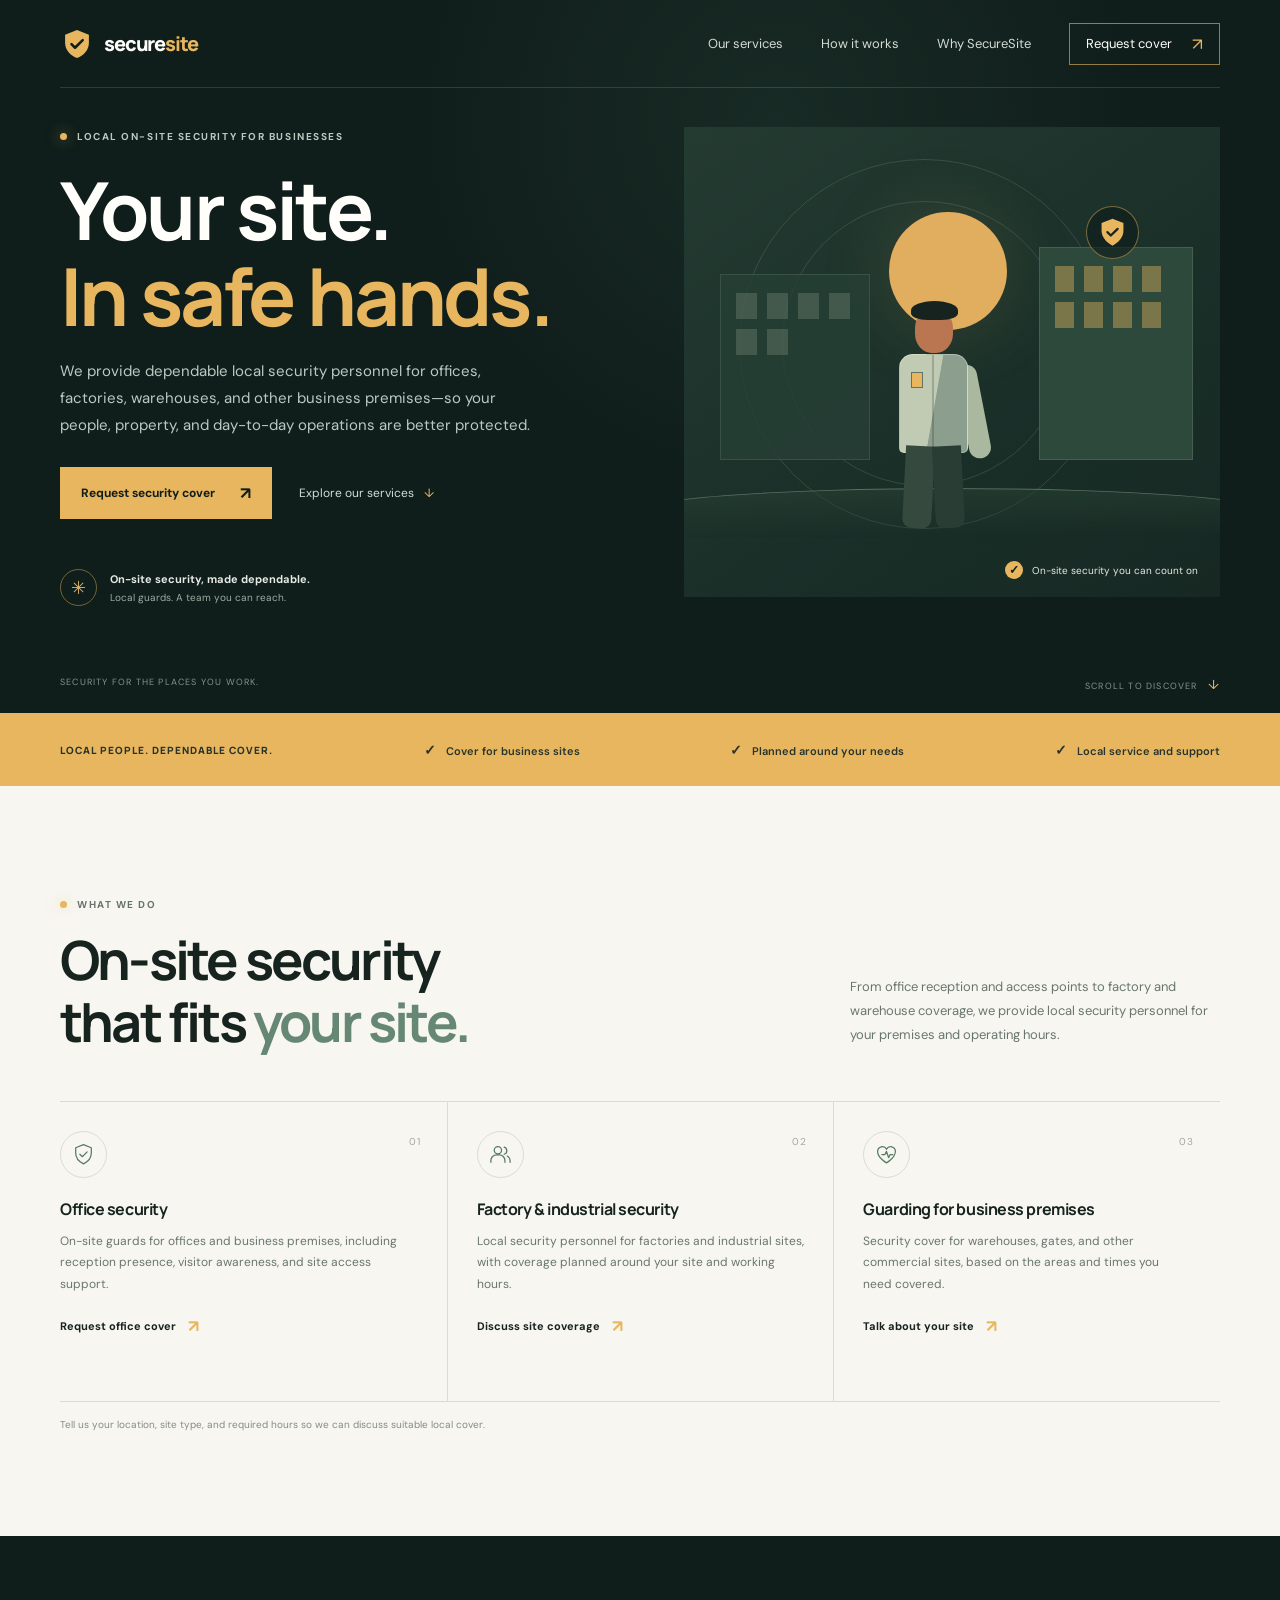
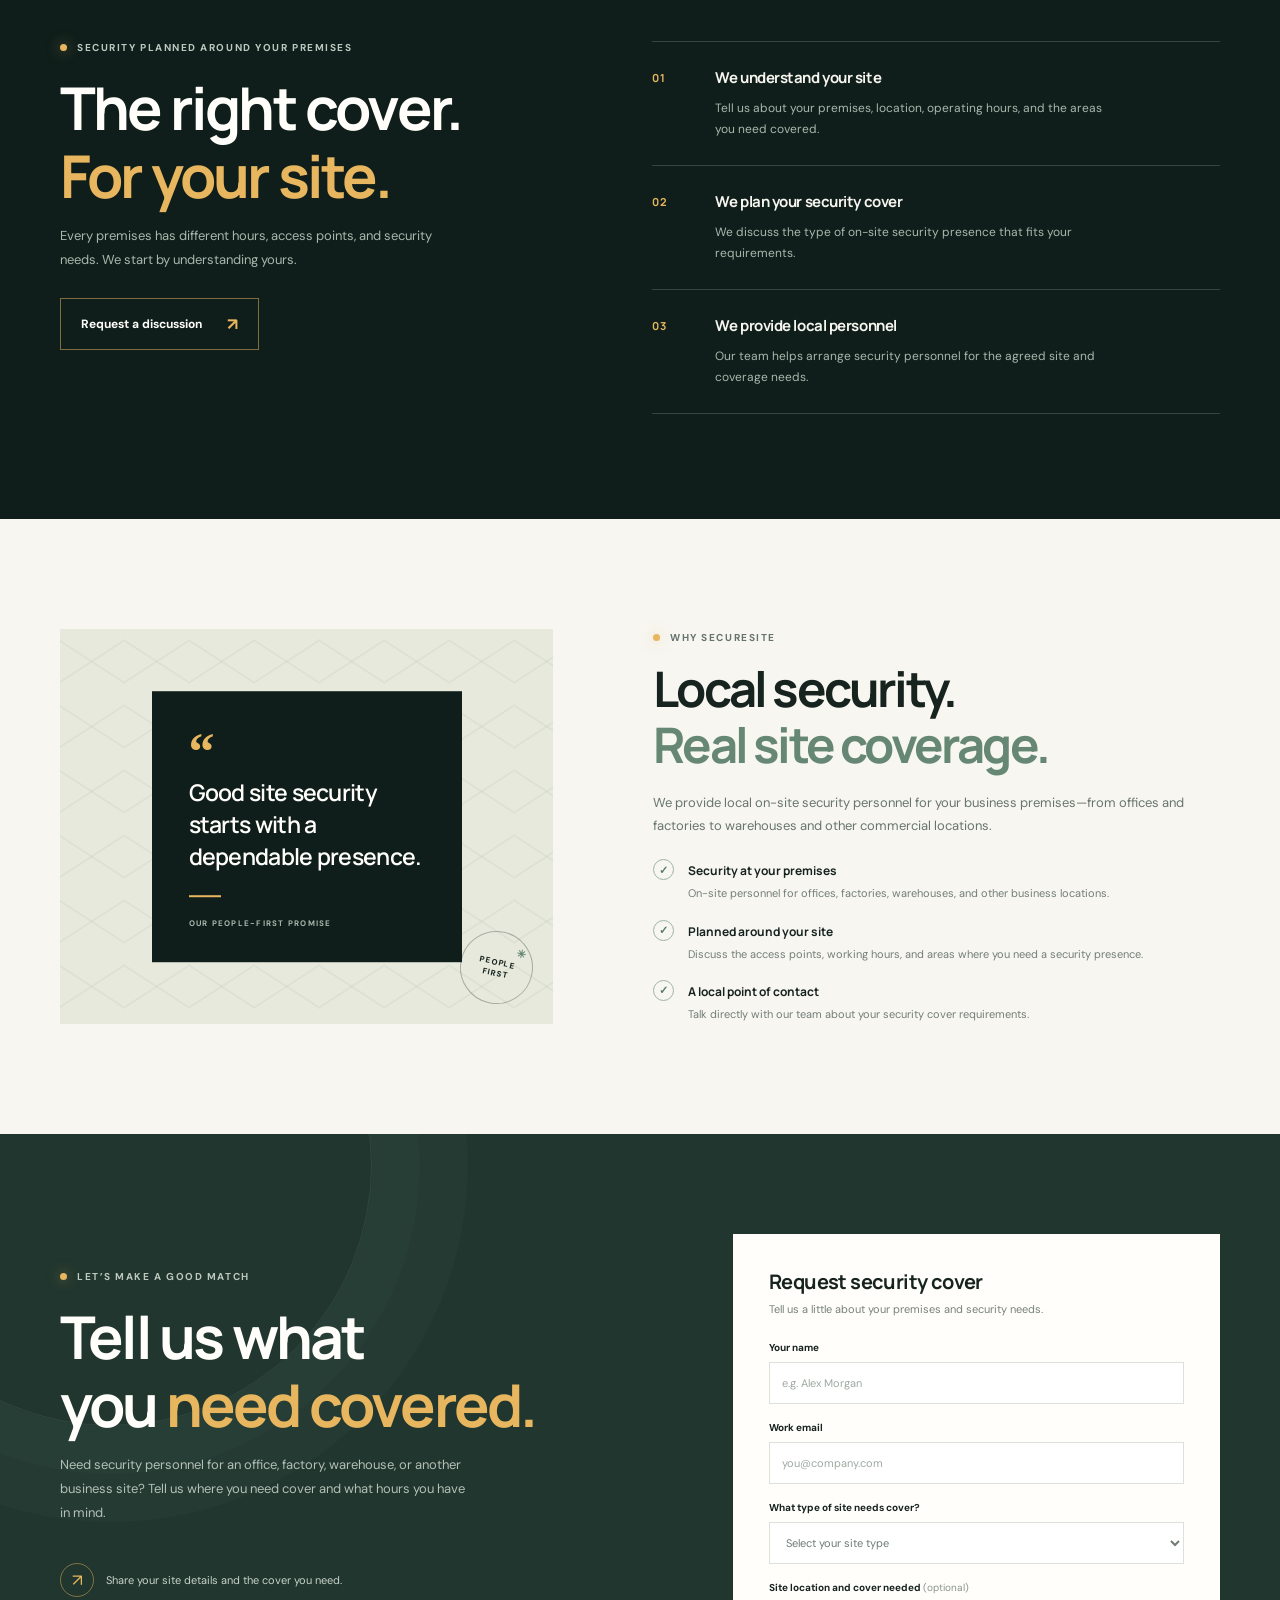
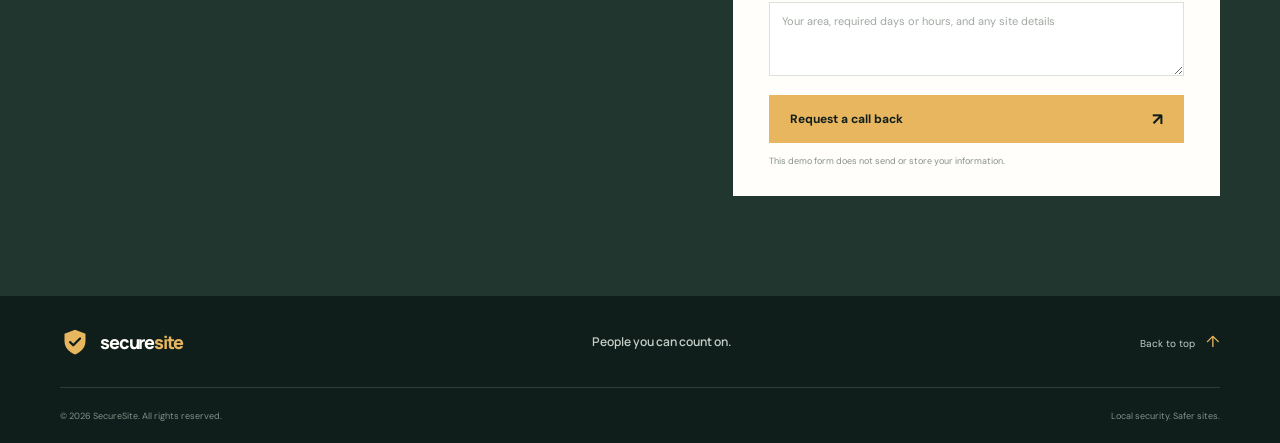
==== index.html @ b8e54d1e "Initial security services website Co-authored-by: Copilot <223556219+Copilot@users.noreply.github.co" ====
<!doctype html>
<html lang="en">
  <head>
    <meta charset="UTF-8" />
    <meta name="viewport" content="width=device-width, initial-scale=1.0" />
    <meta
      name="description"
      content="Local on-site security for offices, factories, warehouses and business premises. SecureSite helps businesses arrange dependable security cover."
    />
    <meta name="theme-color" content="#101e1b" />
    <title>SecureSite — Local security for your site</title>
    <link rel="preconnect" href="https://fonts.googleapis.com" />
    <link rel="preconnect" href="https://fonts.gstatic.com" crossorigin />
    <link
      href="https://fonts.googleapis.com/css2?family=DM+Sans:wght@400;500;600;700&family=Manrope:wght@400;500;600;700;800&display=swap"
      rel="stylesheet"
    />
    <link rel="stylesheet" href="styles.css" />
    <script src="script.js" defer></script>
  </head>
  <body>
    <header class="site-header">
      <div class="container header-inner">
        <a class="brand" href="#home" aria-label="SecureSite home">
          <span class="brand-mark" aria-hidden="true">
            <svg viewBox="0 0 40 40" fill="none">
              <path d="M20 3.5 34 9v9.2c0 9-5.8 15-14 18.3C11.8 33.2 6 27.2 6 18.2V9l14-5.5Z" fill="currentColor" />
              <path d="m13.5 20.2 4.2 4.2 9-9" stroke="#101E1B" stroke-width="3" stroke-linecap="round" stroke-linejoin="round" />
            </svg>
          </span>
          <span class="brand-name">secure<span>site</span></span>
        </a>

        <button
          class="menu-toggle"
          type="button"
          aria-label="Open navigation menu"
          aria-expanded="false"
          aria-controls="site-navigation"
        >
          <span></span>
          <span></span>
        </button>

        <nav class="site-nav" id="site-navigation" aria-label="Main navigation">
          <a href="#services">Our services</a>
          <a href="#approach">How it works</a>
          <a href="#about">Why SecureSite</a>
          <a class="nav-cta" href="#contact">Request cover <span aria-hidden="true">↗</span></a>
        </nav>
      </div>
    </header>

    <main>
      <section class="hero section-shell" id="home">
        <div class="hero-glow" aria-hidden="true"></div>
        <div class="container hero-grid">
          <div class="hero-copy">
            <p class="eyebrow"><span class="eyebrow-dot"></span> Local on-site security for businesses</p>
            <h1>Your site.<br /><span>In safe hands.</span></h1>
            <p class="hero-intro">
              We provide dependable local security personnel for offices, factories, warehouses, and other business premises—so your people, property, and day-to-day operations are better protected.
            </p>
            <div class="hero-actions">
              <a class="button button-primary" href="#contact">Request security cover <span aria-hidden="true">↗</span></a>
              <a class="text-link" href="#services">Explore our services <span aria-hidden="true">↓</span></a>
            </div>
            <div class="hero-note">
              <span class="note-icon" aria-hidden="true">✳</span>
              <p><strong>On-site security, made dependable.</strong><br />Local guards. A team you can reach.</p>
            </div>
          </div>

          <div class="hero-art" aria-label="Illustration of an on-site security guard protecting a business premises" role="img">
            <div class="art-orbit orbit-one"></div>
            <div class="art-orbit orbit-two"></div>
            <div class="art-sun"></div>
            <div class="art-building building-back">
              <span></span><span></span><span></span><span></span><span></span><span></span>
            </div>
            <div class="art-building building-front">
              <span></span><span></span><span></span><span></span><span></span><span></span><span></span><span></span>
            </div>
            <div class="art-ground"></div>
            <div class="art-person">
              <div class="person-head"></div>
              <div class="person-body"><span class="person-badge"></span></div>
              <div class="person-arm"></div>
              <div class="person-leg leg-left"></div>
              <div class="person-leg leg-right"></div>
            </div>
            <div class="art-shield" aria-hidden="true">
              <svg viewBox="0 0 48 48" fill="none">
                <path d="M24 5 39 11v10c0 9.6-6.4 16.7-15 21-8.6-4.3-15-11.4-15-21V11l15-6Z" fill="#E7B65F" />
                <path d="m17 23.5 4.7 4.7L31 19" stroke="#17231F" stroke-width="3" stroke-linecap="round" stroke-linejoin="round" />
              </svg>
            </div>
            <div class="art-caption">
              <span class="caption-check" aria-hidden="true">✓</span>
              <span>On-site security you can count on</span>
            </div>
          </div>
        </div>
        <div class="container hero-bottom">
          <span>Security for the places you work.</span>
          <span class="scroll-cue">Scroll to discover <span aria-hidden="true">↓</span></span>
        </div>
      </section>

      <section class="trust-strip" aria-label="Our service commitments">
        <div class="container trust-inner">
          <p>LOCAL PEOPLE. DEPENDABLE COVER.</p>
          <div><span class="trust-check" aria-hidden="true">✓</span> Cover for business sites</div>
          <div><span class="trust-check" aria-hidden="true">✓</span> Planned around your needs</div>
          <div><span class="trust-check" aria-hidden="true">✓</span> Local service and support</div>
        </div>
      </section>

      <section class="section section-light" id="services">
        <div class="container">
          <div class="section-heading">
            <div>
              <p class="eyebrow eyebrow-dark"><span class="eyebrow-dot"></span> What we do</p>
              <h2>On-site security<br />that fits <span>your site.</span></h2>
            </div>
            <p class="section-summary">
              From office reception and access points to factory and warehouse coverage, we provide local security personnel for your premises and operating hours.
            </p>
          </div>

          <div class="service-grid">
            <article class="service-card">
              <span class="service-number">01</span>
              <div class="service-icon icon-shield" aria-hidden="true">
                <svg viewBox="0 0 48 48" fill="none"><path d="M24 5 39 11v10c0 9.6-6.4 16.7-15 21-8.6-4.3-15-11.4-15-21V11l15-6Z" stroke="currentColor" stroke-width="2.4" stroke-linejoin="round"/><path d="m17 23.5 4.7 4.7L31 19" stroke="currentColor" stroke-width="2.4" stroke-linecap="round" stroke-linejoin="round"/></svg>
              </div>
              <h3>Office security</h3>
              <p>On-site guards for offices and business premises, including reception presence, visitor awareness, and site access support.</p>
              <a href="#contact" class="card-link">Request office cover <span aria-hidden="true">↗</span></a>
            </article>
            <article class="service-card">
              <span class="service-number">02</span>
              <div class="service-icon icon-people" aria-hidden="true">
                <svg viewBox="0 0 48 48" fill="none"><circle cx="19" cy="16" r="7" stroke="currentColor" stroke-width="2.4"/><path d="M5.5 39v-3.5c0-6.1 5-11 11-11h5c6.1 0 11 4.9 11 11V39M31 10a7 7 0 0 1 0 13.5M37 27c3.4 1.9 5.5 5.2 5.5 9.5V39" stroke="currentColor" stroke-width="2.4" stroke-linecap="round"/></svg>
              </div>
              <h3>Factory &amp; industrial security</h3>
              <p>Local security personnel for factories and industrial sites, with coverage planned around your site and working hours.</p>
              <a href="#contact" class="card-link">Discuss site coverage <span aria-hidden="true">↗</span></a>
            </article>
            <article class="service-card">
              <span class="service-number">03</span>
              <div class="service-icon icon-heart" aria-hidden="true">
                <svg viewBox="0 0 48 48" fill="none"><path d="M24 40s-17-9.5-17-22a9 9 0 0 1 17-4 9 9 0 0 1 17 4c0 12.5-17 22-17 22Z" stroke="currentColor" stroke-width="2.4" stroke-linejoin="round"/><path d="M15 24h6l3-6 4 12 3-6h5" stroke="currentColor" stroke-width="2.4" stroke-linecap="round" stroke-linejoin="round"/></svg>
              </div>
              <h3>Guarding for business premises</h3>
              <p>Security cover for warehouses, gates, and other commercial sites, based on the areas and times you need covered.</p>
              <a href="#contact" class="card-link">Talk about your site <span aria-hidden="true">↗</span></a>
            </article>
          </div>
          <p class="fine-print">Tell us your location, site type, and required hours so we can discuss suitable local cover.</p>
        </div>
      </section>

      <section class="approach-section" id="approach">
        <div class="container approach-grid">
          <div class="approach-intro">
            <p class="eyebrow"><span class="eyebrow-dot"></span> Security planned around your premises</p>
            <h2>The right cover.<br /><span>For your site.</span></h2>
            <p>Every premises has different hours, access points, and security needs. We start by understanding yours.</p>
            <a class="button button-outline" href="#contact">Request a discussion <span aria-hidden="true">↗</span></a>
          </div>
          <div class="steps">
            <article class="step">
              <span class="step-index">01</span>
              <div><h3>We understand your site</h3><p>Tell us about your premises, location, operating hours, and the areas you need covered.</p></div>
            </article>
            <article class="step">
              <span class="step-index">02</span>
              <div><h3>We plan your security cover</h3><p>We discuss the type of on-site security presence that fits your requirements.</p></div>
            </article>
            <article class="step">
              <span class="step-index">03</span>
              <div><h3>We provide local personnel</h3><p>Our team helps arrange security personnel for the agreed site and coverage needs.</p></div>
            </article>
          </div>
        </div>
      </section>

      <section class="why-section section-light" id="about">
        <div class="container why-grid">
          <div class="why-visual">
            <div class="why-pattern" aria-hidden="true"></div>
            <div class="why-quote">
              <span class="quote-mark" aria-hidden="true">“</span>
              <p>Good site security starts with a dependable presence.</p>
              <span class="quote-rule"></span>
              <small>OUR PEOPLE-FIRST PROMISE</small>
            </div>
            <div class="why-stamp" aria-hidden="true"><span>PEOPLE<br />FIRST</span><span class="stamp-star">✳</span></div>
          </div>
          <div class="why-copy">
            <p class="eyebrow eyebrow-dark"><span class="eyebrow-dot"></span> Why SecureSite</p>
            <h2>Local security.<br /><span>Real site coverage.</span></h2>
            <p class="why-lead">We provide local on-site security personnel for your business premises—from offices and factories to warehouses and other commercial locations.</p>
            <ul class="benefit-list">
              <li><span aria-hidden="true">✓</span><div><strong>Security at your premises</strong><p>On-site personnel for offices, factories, warehouses, and other business locations.</p></div></li>
              <li><span aria-hidden="true">✓</span><div><strong>Planned around your site</strong><p>Discuss the access points, working hours, and areas where you need a security presence.</p></div></li>
              <li><span aria-hidden="true">✓</span><div><strong>A local point of contact</strong><p>Talk directly with our team about your security cover requirements.</p></div></li>
            </ul>
          </div>
        </div>
      </section>

      <section class="contact-section" id="contact">
        <div class="container contact-grid">
          <div class="contact-copy">
            <p class="eyebrow"><span class="eyebrow-dot"></span> Let’s make a good match</p>
            <h2>Tell us what<br />you <span>need covered.</span></h2>
            <p>Need security personnel for an office, factory, warehouse, or another business site? Tell us where you need cover and what hours you have in mind.</p>
            <div class="contact-note">
              <span class="contact-note-icon" aria-hidden="true">↗</span>
              <span>Share your site details and the cover you need.</span>
            </div>
          </div>
          <form class="contact-form">
            <div class="form-heading">
              <h3>Request security cover</h3>
              <p>Tell us a little about your premises and security needs.</p>
            </div>
            <div class="form-row">
              <label for="name">Your name</label>
              <input id="name" name="name" type="text" placeholder="e.g. Alex Morgan" autocomplete="name" required />
            </div>
            <div class="form-row">
              <label for="email">Work email</label>
              <input id="email" name="email" type="email" placeholder="you@company.com" autocomplete="email" required />
            </div>
            <div class="form-row">
              <label for="service">What type of site needs cover?</label>
              <select id="service" name="service" required>
                <option value="" disabled selected>Select your site type</option>
                <option>Office or business premises</option>
                <option>Factory or industrial site</option>
                <option>Warehouse or gate</option>
                <option>Other commercial site</option>
                <option>Not sure yet</option>
              </select>
            </div>
            <div class="form-row">
              <label for="message">Site location and cover needed <span>(optional)</span></label>
              <textarea id="message" name="message" rows="3" placeholder="Your area, required days or hours, and any site details"></textarea>
            </div>
            <button class="button button-primary form-submit" type="submit">Request a call back <span aria-hidden="true">↗</span></button>
            <p class="form-disclaimer">This demo form does not send or store your information.</p>
            <p class="form-feedback" role="status" aria-live="polite"></p>
          </form>
        </div>
      </section>
    </main>

    <footer class="site-footer">
      <div class="container footer-top">
        <a class="brand footer-brand" href="#home" aria-label="SecureSite home">
          <span class="brand-mark" aria-hidden="true">
            <svg viewBox="0 0 40 40" fill="none">
              <path d="M20 3.5 34 9v9.2c0 9-5.8 15-14 18.3C11.8 33.2 6 27.2 6 18.2V9l14-5.5Z" fill="currentColor" />
              <path d="m13.5 20.2 4.2 4.2 9-9" stroke="#101E1B" stroke-width="3" stroke-linecap="round" stroke-linejoin="round" />
            </svg>
          </span>
          <span class="brand-name">secure<span>site</span></span>
        </a>
        <p>People you can count on.</p>
        <a class="back-to-top" href="#home">Back to top <span aria-hidden="true">↑</span></a>
      </div>
      <div class="container footer-bottom">
        <span>© <span id="current-year"></span> SecureSite. All rights reserved.</span>
        <span>Local security. Safer sites.</span>
      </div>
    </footer>
  </body>
</html>
---- styles.css ----
:root {
  color-scheme: light;
  --ink: #17231f;
  --ink-soft: #27342f;
  --deep: #101e1b;
  --deep-2: #172723;
  --cream: #f7f6f1;
  --white: #fffefa;
  --muted: #aab7ad;
  --muted-dark: #66736d;
  --gold: #e7b65f;
  --mint: #a8cbb8;
  --line: rgba(23, 35, 31, 0.13);
  --font-heading: "Manrope", sans-serif;
  --font-body: "DM Sans", sans-serif;
}

* {
  box-sizing: border-box;
}

html {
  scroll-behavior: smooth;
  scroll-padding-top: 84px;
}

body {
  margin: 0;
  background: var(--cream);
  color: var(--ink);
  font-family: var(--font-body);
  -webkit-font-smoothing: antialiased;
}

a {
  color: inherit;
  text-decoration: none;
}

button,
input,
select,
textarea {
  font: inherit;
}

button,
a,
input,
select,
textarea {
  -webkit-tap-highlight-color: transparent;
}

.container {
  width: min(1160px, calc(100% - 64px));
  margin-inline: auto;
}

.site-header {
  position: absolute;
  z-index: 10;
  inset: 0 0 auto;
  height: 88px;
  color: var(--white);
}

.header-inner,
.site-nav,
.brand {
  display: flex;
  align-items: center;
}

.header-inner {
  height: 100%;
  justify-content: space-between;
  border-bottom: 1px solid rgba(255, 255, 255, 0.13);
}

.brand {
  gap: 10px;
  flex: 0 0 auto;
}

.brand-mark {
  display: grid;
  width: 34px;
  height: 34px;
  color: var(--gold);
  place-items: center;
}

.brand-mark svg {
  width: 100%;
  height: 100%;
}

.brand-name {
  color: var(--white);
  font: 800 20px/1 var(--font-heading);
  letter-spacing: -1.15px;
}

.brand-name span {
  color: var(--gold);
}

.site-nav {
  gap: 38px;
  color: #d3dcd5;
  font-size: 13px;
}

.site-nav > a:not(.nav-cta) {
  transition: color 180ms ease;
}

.site-nav > a:not(.nav-cta):hover,
.text-link:hover {
  color: var(--gold);
}

.nav-cta {
  display: inline-flex;
  min-height: 42px;
  align-items: center;
  gap: 20px;
  padding: 0 16px;
  border: 1px solid rgba(231, 182, 95, 0.62);
  color: var(--white);
  transition: background 180ms ease, color 180ms ease;
}

.nav-cta span,
.card-link span {
  color: var(--gold);
  font-size: 17px;
}

.nav-cta:hover {
  background: var(--gold);
  color: var(--deep);
}

.nav-cta:hover span {
  color: var(--deep);
}

.menu-toggle {
  display: none;
}

.hero {
  position: relative;
  display: flex;
  min-height: 705px;
  overflow: hidden;
  flex-direction: column;
  justify-content: center;
  background: var(--deep);
  color: var(--white);
}

.hero-glow {
  position: absolute;
  top: -260px;
  left: 31%;
  width: 760px;
  height: 760px;
  border-radius: 50%;
  background: radial-gradient(circle, rgba(51, 82, 69, 0.24), transparent 68%);
  pointer-events: none;
}

.hero-grid {
  position: relative;
  display: grid;
  grid-template-columns: 1fr 0.92fr;
  align-items: center;
  gap: 42px;
  padding-top: 88px;
  padding-bottom: 40px;
}

.hero-copy {
  position: relative;
  z-index: 1;
  padding: 42px 0 30px;
}

.eyebrow {
  display: flex;
  align-items: center;
  gap: 10px;
  margin: 0;
  color: #bdc9c0;
  font-size: 10px;
  font-weight: 700;
  letter-spacing: 1.55px;
  text-transform: uppercase;
}

.eyebrow-dot {
  width: 7px;
  height: 7px;
  border-radius: 50%;
  background: var(--gold);
  box-shadow: 0 0 13px rgba(231, 182, 95, 0.52);
}

h1,
h2,
h3,
p {
  margin-top: 0;
}

h1,
h2 {
  font-family: var(--font-heading);
  letter-spacing: -2.8px;
}

.hero h1 {
  margin: 24px 0 20px;
  font-size: clamp(54px, 6.4vw, 80px);
  font-weight: 700;
  line-height: 1.07;
}

.hero h1 span,
.approach-intro h2 span,
.contact-copy h2 span {
  color: var(--gold);
}

.hero-intro {
  max-width: 470px;
  margin-bottom: 28px;
  color: #bdc8c1;
  font-size: 15px;
  line-height: 1.8;
}

.hero-actions {
  display: flex;
  align-items: center;
  gap: 27px;
}

.button {
  display: inline-flex;
  min-height: 52px;
  align-items: center;
  justify-content: center;
  gap: 25px;
  padding: 0 20px;
  border: 1px solid transparent;
  cursor: pointer;
  font-size: 12px;
  font-weight: 700;
  transition: transform 180ms ease, background 180ms ease, border-color 180ms ease;
}

.button:hover {
  transform: translateY(-2px);
}

.button-primary {
  background: var(--gold);
  color: var(--deep);
}

.button-primary:hover {
  background: #f0c978;
}

.button-primary span {
  font-size: 17px;
}

.text-link {
  color: #d3dcd5;
  font-size: 12px;
  transition: color 180ms ease;
}

.text-link span {
  margin-left: 7px;
  color: var(--gold);
}

.hero-note {
  display: flex;
  align-items: center;
  gap: 13px;
  margin-top: 50px;
}

.note-icon {
  display: grid;
  width: 37px;
  height: 37px;
  border: 1px solid rgba(231, 182, 95, 0.45);
  border-radius: 50%;
  color: var(--gold);
  font-size: 18px;
  place-items: center;
}

.hero-note p {
  margin: 0;
  color: #9eaca3;
  font-size: 10px;
  line-height: 1.7;
}

.hero-note strong {
  color: #e7eae5;
  font-size: 11px;
}

.hero-art {
  position: relative;
  width: 100%;
  height: 470px;
  overflow: hidden;
  background: linear-gradient(145deg, #243b32 0%, #1a3029 54%, #172823 100%);
  isolation: isolate;
}

.hero-art::before {
  position: absolute;
  inset: 0;
  z-index: -1;
  background-image: radial-gradient(rgba(255, 255, 255, 0.11) 0.7px, transparent 0.7px);
  background-size: 11px 11px;
  content: "";
  opacity: 0.22;
}

.art-orbit {
  position: absolute;
  border: 1px solid rgba(197, 219, 203, 0.15);
  border-radius: 50%;
}

.orbit-one {
  top: 32px;
  left: 55px;
  width: 370px;
  height: 370px;
}

.orbit-two {
  top: 74px;
  left: 98px;
  width: 285px;
  height: 285px;
}

.art-sun {
  position: absolute;
  top: 85px;
  left: 205px;
  width: 118px;
  height: 118px;
  border-radius: 50%;
  background: #e1ad5e;
  box-shadow: 0 0 75px rgba(231, 182, 95, 0.15);
}

.art-building {
  position: absolute;
  bottom: 83px;
  display: flex;
  align-content: start;
  flex-wrap: wrap;
  gap: 10px;
  padding: 18px 15px;
  background: #263f35;
  border: 1px solid rgba(202, 225, 204, 0.14);
}

.art-building span {
  width: 21px;
  height: 26px;
  background: rgba(194, 213, 186, 0.22);
}

.building-back {
  top: 147px;
  left: 36px;
  width: 150px;
  height: 186px;
  opacity: 0.85;
}

.building-front {
  top: 120px;
  right: 27px;
  width: 154px;
  height: 213px;
  background: #2d493b;
}

.building-front span {
  width: 19px;
  height: 26px;
  background: rgba(231, 182, 95, 0.42);
}

.art-ground {
  position: absolute;
  right: -10%;
  bottom: 59px;
  left: -10%;
  height: 50px;
  border-top: 1px solid rgba(212, 228, 208, 0.32);
  border-radius: 50% 50% 0 0;
  background: linear-gradient(180deg, rgba(40, 65, 52, 0.6), rgba(16, 30, 27, 0.05));
}

.art-person {
  position: absolute;
  z-index: 2;
  bottom: 60px;
  left: 46%;
  width: 104px;
  height: 250px;
  transform: translateX(-50%);
}

.person-head {
  position: absolute;
  top: 22px;
  left: 36px;
  width: 38px;
  height: 44px;
  border-radius: 43% 43% 44% 44%;
  background: #b97650;
}

.person-head::before {
  position: absolute;
  top: -8px;
  left: -4px;
  width: 47px;
  height: 19px;
  border-radius: 50% 50% 35% 35%;
  background: #17231f;
  content: "";
}

.person-body {
  position: absolute;
  top: 67px;
  left: 20px;
  width: 69px;
  height: 99px;
  border: 1px solid rgba(240, 245, 230, 0.35);
  border-radius: 14px 14px 5px 5px;
  background: linear-gradient(100deg, #c1cbb4 0 51%, #8c9e8d 52% 100%);
}

.person-body::before {
  position: absolute;
  top: 0;
  left: 32px;
  height: 100%;
  border-left: 2px solid rgba(31, 48, 39, 0.23);
  content: "";
}

.person-badge {
  position: absolute;
  top: 17px;
  left: 11px;
  width: 12px;
  height: 16px;
  border: 1px solid #5f7466;
  background: var(--gold);
}

.person-arm {
  position: absolute;
  top: 77px;
  right: -1px;
  z-index: -1;
  width: 22px;
  height: 95px;
  border-radius: 20px;
  background: #a9b89f;
  transform: rotate(-11deg);
}

.person-leg {
  position: absolute;
  top: 159px;
  width: 29px;
  height: 82px;
  border-radius: 0 0 9px 9px;
  background: #35493e;
}

.leg-left {
  left: 25px;
  transform: rotate(3deg);
}

.leg-right {
  right: 20px;
  background: #293d34;
  transform: rotate(-3deg);
}

.art-shield {
  position: absolute;
  z-index: 3;
  top: 79px;
  right: 81px;
  display: grid;
  width: 53px;
  height: 53px;
  border: 1px solid rgba(231, 182, 95, 0.48);
  border-radius: 50%;
  background: rgba(16, 30, 27, 0.66);
  place-items: center;
}

.art-shield svg {
  width: 35px;
  height: 35px;
}

.art-caption {
  position: absolute;
  z-index: 4;
  right: 22px;
  bottom: 18px;
  display: flex;
  align-items: center;
  gap: 9px;
  color: #e8ede4;
  font-size: 10px;
}

.caption-check {
  display: grid;
  width: 18px;
  height: 18px;
  border-radius: 50%;
  background: var(--gold);
  color: var(--deep);
  font-size: 12px;
  font-weight: 700;
  place-items: center;
}

.hero-bottom {
  position: relative;
  display: flex;
  justify-content: space-between;
  padding: 0 0 20px;
  color: #84948a;
  font-size: 9px;
  letter-spacing: 1.2px;
  text-transform: uppercase;
}

.scroll-cue span {
  margin-left: 7px;
  color: var(--gold);
  font-size: 13px;
}

.trust-strip {
  background: var(--gold);
}

.trust-inner {
  display: flex;
  min-height: 73px;
  align-items: center;
  justify-content: space-between;
  gap: 20px;
  color: #27342b;
  font-size: 11px;
  font-weight: 600;
}

.trust-inner > p {
  margin: 0;
  font-family: var(--font-heading);
  font-size: 10px;
  font-weight: 800;
  letter-spacing: 1px;
}

.trust-check {
  margin-right: 7px;
  font-size: 14px;
  font-weight: 700;
}

.section-light {
  background: var(--cream);
}

.section {
  padding: 112px 0 105px;
}

.section-heading {
  display: flex;
  align-items: end;
  justify-content: space-between;
  gap: 50px;
  margin-bottom: 49px;
}

.eyebrow-dark {
  color: #66736d;
}

.section-heading h2,
.why-copy h2 {
  margin: 17px 0 0;
  font-size: clamp(38px, 4.5vw, 54px);
  line-height: 1.15;
}

.section-heading h2 span,
.why-copy h2 span {
  color: #658774;
}

.section-summary {
  max-width: 370px;
  margin: 0 0 5px;
  color: #69766f;
  font-size: 13px;
  line-height: 1.85;
}

.service-grid {
  display: grid;
  grid-template-columns: repeat(3, minmax(0, 1fr));
  border-top: 1px solid var(--line);
  border-bottom: 1px solid var(--line);
}

.service-card {
  position: relative;
  min-height: 299px;
  padding: 29px 29px 26px 0;
}

.service-card + .service-card {
  padding-left: 29px;
  border-left: 1px solid var(--line);
}

.service-number {
  position: absolute;
  top: 33px;
  right: 26px;
  color: #a1aaa3;
  font-size: 10px;
  letter-spacing: 1px;
}

.service-icon {
  display: grid;
  width: 47px;
  height: 47px;
  margin-bottom: 20px;
  border: 1px solid #d9ddd5;
  border-radius: 50%;
  color: #577a64;
  place-items: center;
}

.service-icon svg {
  width: 25px;
  height: 25px;
}

.service-card h3,
.step h3 {
  margin: 0 0 10px;
  font: 700 16px/1.4 var(--font-heading);
  letter-spacing: -0.45px;
}

.service-card > p {
  min-height: 65px;
  margin-bottom: 18px;
  color: #69766f;
  font-size: 12px;
  line-height: 1.8;
}

.card-link {
  display: inline-flex;
  align-items: center;
  gap: 12px;
  color: var(--ink);
  font-size: 11px;
  font-weight: 700;
}

.card-link span {
  transition: transform 160ms ease;
}

.card-link:hover span {
  transform: translate(3px, -3px);
}

.fine-print {
  margin: 16px 0 0;
  color: #828c85;
  font-size: 10px;
}

.approach-section {
  padding: 105px 0;
  background: var(--deep);
  color: var(--white);
}

.approach-grid {
  display: grid;
  grid-template-columns: 0.85fr 1fr;
  gap: 110px;
}

.approach-intro h2,
.contact-copy h2 {
  margin: 20px 0 15px;
  font-size: clamp(42px, 5vw, 59px);
  line-height: 1.14;
}

.approach-intro > p:not(.eyebrow) {
  max-width: 390px;
  margin: 0 0 26px;
  color: #aab7ad;
  font-size: 13px;
  line-height: 1.85;
}

.button-outline {
  border-color: rgba(231, 182, 95, 0.52);
  color: var(--white);
}

.button-outline span {
  color: var(--gold);
  font-size: 17px;
}

.button-outline:hover {
  background: rgba(231, 182, 95, 0.08);
  border-color: var(--gold);
}

.steps {
  border-top: 1px solid rgba(255, 255, 255, 0.17);
}

.step {
  display: grid;
  grid-template-columns: 45px 1fr;
  gap: 18px;
  padding: 25px 0;
  border-bottom: 1px solid rgba(255, 255, 255, 0.17);
}

.step-index {
  padding-top: 3px;
  color: var(--gold);
  font: 700 11px var(--font-heading);
  letter-spacing: 0.7px;
}

.step h3 {
  color: #f6f5ef;
  font-size: 15px;
}

.step p {
  max-width: 400px;
  margin: 0;
  color: #aab7ad;
  font-size: 12px;
  line-height: 1.75;
}

.why-section {
  padding: 110px 0;
}

.why-grid {
  display: grid;
  grid-template-columns: 0.87fr 1fr;
  align-items: center;
  gap: 100px;
}

.why-visual {
  position: relative;
  min-height: 395px;
  overflow: hidden;
  background: #e7e9dd;
}

.why-pattern {
  position: absolute;
  inset: 0;
  background-image: linear-gradient(33deg, transparent 48%, rgba(83, 114, 91, 0.1) 49%, rgba(83, 114, 91, 0.1) 50%, transparent 51%),
    linear-gradient(147deg, transparent 48%, rgba(83, 114, 91, 0.1) 49%, rgba(83, 114, 91, 0.1) 50%, transparent 51%);
  background-size: 65px 65px;
  opacity: 0.6;
}

.why-quote {
  position: absolute;
  top: 50%;
  left: 50%;
  width: min(72%, 310px);
  padding: 35px 37px 31px;
  background: var(--deep);
  color: var(--white);
  transform: translate(-50%, -50%);
}

.quote-mark {
  display: block;
  height: 35px;
  color: var(--gold);
  font: 700 52px/1 Georgia, serif;
}

.why-quote p {
  margin: 15px 0 23px;
  font: 600 23px/1.4 var(--font-heading);
  letter-spacing: -0.7px;
}

.quote-rule {
  display: block;
  width: 32px;
  margin-bottom: 13px;
  border-top: 2px solid var(--gold);
}

.why-quote small {
  color: #aab7ad;
  font-size: 8px;
  font-weight: 700;
  letter-spacing: 1.25px;
}

.why-stamp {
  position: absolute;
  right: 20px;
  bottom: 20px;
  display: flex;
  width: 73px;
  height: 73px;
  flex-direction: column;
  align-items: center;
  justify-content: center;
  border: 1px solid rgba(23, 35, 31, 0.3);
  border-radius: 50%;
  color: var(--ink);
  font-size: 8px;
  font-weight: 800;
  letter-spacing: 1px;
  line-height: 1.35;
  text-align: center;
  transform: rotate(12deg);
}

.stamp-star {
  position: absolute;
  top: 10px;
  right: 9px;
  color: #658774;
  font-size: 11px;
}

.why-copy h2 {
  margin-bottom: 17px;
  font-size: clamp(36px, 4vw, 49px);
}

.why-lead {
  margin: 0 0 22px;
  color: #68756e;
  font-size: 13px;
  line-height: 1.8;
}

.benefit-list {
  display: grid;
  gap: 17px;
  margin: 0;
  padding: 0;
  list-style: none;
}

.benefit-list li {
  display: grid;
  grid-template-columns: 23px 1fr;
  gap: 12px;
}

.benefit-list > li > span {
  display: grid;
  width: 21px;
  height: 21px;
  border: 1px solid #9fb4a3;
  border-radius: 50%;
  color: #557b63;
  font-size: 11px;
  font-weight: 700;
  place-items: center;
}

.benefit-list strong {
  font-family: var(--font-heading);
  font-size: 12px;
}

.benefit-list p {
  margin: 4px 0 0;
  color: #737e77;
  font-size: 11px;
  line-height: 1.65;
}

.contact-section {
  position: relative;
  padding: 100px 0;
  overflow: hidden;
  background: #21362e;
  color: var(--white);
}

.contact-section::before {
  position: absolute;
  top: -230px;
  left: -150px;
  width: 520px;
  height: 520px;
  border: 1px solid rgba(168, 203, 184, 0.11);
  border-radius: 50%;
  box-shadow: 0 0 0 48px rgba(168, 203, 184, 0.025), 0 0 0 96px rgba(168, 203, 184, 0.025);
  content: "";
}

.contact-grid {
  position: relative;
  display: grid;
  grid-template-columns: 0.9fr 0.8fr;
  align-items: start;
  gap: 125px;
}

.contact-copy {
  padding-top: 36px;
}

.contact-copy > p:not(.eyebrow) {
  max-width: 410px;
  margin: 0;
  color: #b3c0b7;
  font-size: 13px;
  line-height: 1.85;
}

.contact-note {
  display: flex;
  align-items: center;
  gap: 12px;
  margin-top: 38px;
  color: #c8d3cb;
  font-size: 11px;
}

.contact-note-icon {
  display: grid;
  width: 34px;
  height: 34px;
  border: 1px solid rgba(231, 182, 95, 0.48);
  border-radius: 50%;
  color: var(--gold);
  font-size: 17px;
  place-items: center;
}

.contact-form {
  padding: 35px 36px 28px;
  background: var(--white);
  color: var(--ink);
}

.form-heading {
  margin-bottom: 22px;
}

.form-heading h3 {
  margin: 0 0 6px;
  font: 700 20px/1.3 var(--font-heading);
  letter-spacing: -0.6px;
}

.form-heading p {
  margin: 0;
  color: #77817a;
  font-size: 11px;
  line-height: 1.6;
}

.form-row {
  display: grid;
  gap: 8px;
  margin-bottom: 17px;
}

.form-row label {
  font-size: 10px;
  font-weight: 700;
}

.form-row label span {
  color: #8b948e;
  font-weight: 400;
}

.form-row input,
.form-row select,
.form-row textarea {
  width: 100%;
  min-height: 42px;
  padding: 11px 12px;
  border: 1px solid #dce1da;
  border-radius: 0;
  outline: none;
  background: #fff;
  color: var(--ink);
  font-size: 11px;
  transition: border-color 160ms ease, box-shadow 160ms ease;
}

.form-row input::placeholder,
.form-row textarea::placeholder {
  color: #a0a8a1;
}

.form-row select {
  color: #707b73;
}

.form-row textarea {
  min-height: 74px;
  resize: vertical;
}

.form-row input:focus,
.form-row select:focus,
.form-row textarea:focus {
  border-color: #6c8e74;
  box-shadow: 0 0 0 3px rgba(108, 142, 116, 0.12);
}

.form-submit {
  width: 100%;
  min-height: 48px;
  justify-content: space-between;
  margin-top: 2px;
}

.form-disclaimer {
  margin: 12px 0 0;
  color: #879189;
  font-size: 9px;
  line-height: 1.5;
}

.form-feedback {
  min-height: 0;
  margin: 0;
  color: #52765d;
  font-size: 11px;
  line-height: 1.6;
}

.form-feedback:not(:empty) {
  margin-top: 10px;
}

.site-footer {
  background: var(--deep);
  color: #aab7ad;
}

.footer-top,
.footer-bottom {
  display: flex;
  align-items: center;
  justify-content: space-between;
}

.footer-top {
  min-height: 92px;
  border-bottom: 1px solid rgba(255, 255, 255, 0.13);
}

.footer-brand .brand-name {
  font-size: 18px;
}

.footer-brand .brand-mark {
  width: 30px;
  height: 30px;
}

.footer-top > p {
  margin: 0;
  color: #c4cec7;
  font: 600 12px var(--font-heading);
}

.back-to-top {
  color: #c4cec7;
  font-size: 10px;
}

.back-to-top span {
  margin-left: 8px;
  color: var(--gold);
  font-size: 16px;
}

.footer-bottom {
  min-height: 55px;
  color: #829188;
  font-size: 9px;
}

@media (max-width: 900px) {
  .container {
    width: min(100% - 48px, 740px);
  }

  .site-nav {
    gap: 21px;
  }

  .hero {
    min-height: 660px;
  }

  .hero-grid {
    grid-template-columns: 1fr 0.86fr;
    gap: 18px;
  }

  .hero-art {
    height: 390px;
  }

  .orbit-one {
    left: 23px;
    width: 320px;
    height: 320px;
  }

  .orbit-two {
    left: 61px;
    width: 250px;
    height: 250px;
  }

  .art-sun {
    left: 154px;
    width: 100px;
    height: 100px;
  }

  .building-back {
    left: 13px;
    width: 135px;
  }

  .building-front {
    right: 13px;
    width: 130px;
  }

  .art-building span {
    width: 17px;
    height: 23px;
  }

  .art-person {
    transform: translateX(-50%) scale(0.86);
    transform-origin: bottom center;
  }

  .art-shield {
    right: 45px;
  }

  .trust-inner {
    gap: 12px;
    font-size: 10px;
  }

  .trust-inner > p {
    max-width: 135px;
    line-height: 1.5;
  }

  .approach-grid,
  .why-grid {
    gap: 55px;
  }

  .contact-grid {
    gap: 60px;
  }
}

@media (max-width: 680px) {
  html {
    scroll-padding-top: 72px;
  }

  .container {
    width: calc(100% - 40px);
  }

  .site-header {
    height: 72px;
  }

  .header-inner {
    position: relative;
  }

  .menu-toggle {
    display: flex;
    width: 42px;
    height: 42px;
    flex-direction: column;
    align-items: center;
    justify-content: center;
    gap: 6px;
    border: 1px solid rgba(255, 255, 255, 0.24);
    background: transparent;
    cursor: pointer;
  }

  .menu-toggle span {
    width: 17px;
    border-top: 1px solid var(--white);
    transition: transform 180ms ease;
  }

  .menu-toggle[aria-expanded="true"] span:first-child {
    transform: translateY(3.5px) rotate(45deg);
  }

  .menu-toggle[aria-expanded="true"] span:last-child {
    transform: translateY(-3.5px) rotate(-45deg);
  }

  .site-nav {
    position: absolute;
    top: 71px;
    right: -20px;
    left: -20px;
    display: none;
    align-items: stretch;
    gap: 0;
    padding: 10px 20px 19px;
    border-bottom: 1px solid rgba(255, 255, 255, 0.14);
    background: var(--deep);
  }

  .site-nav.is-open {
    display: flex;
    flex-direction: column;
  }

  .site-nav > a:not(.nav-cta) {
    padding: 14px 0;
    border-bottom: 1px solid rgba(255, 255, 255, 0.09);
  }

  .nav-cta {
    justify-content: space-between;
    margin-top: 15px;
  }

  .hero {
    min-height: auto;
  }

  .hero-grid {
    grid-template-columns: 1fr;
    gap: 15px;
    padding-top: 103px;
    padding-bottom: 25px;
  }

  .hero-copy {
    padding: 12px 0 0;
  }

  .eyebrow {
    font-size: 9px;
    letter-spacing: 1.25px;
  }

  .hero h1 {
    margin: 19px 0 15px;
    font-size: clamp(49px, 13vw, 70px);
  }

  .hero-intro {
    max-width: 420px;
    font-size: 13px;
  }

  .hero-actions {
    gap: 17px;
  }

  .button {
    min-height: 48px;
    gap: 16px;
    padding-inline: 15px;
    font-size: 11px;
  }

  .text-link {
    font-size: 10px;
  }

  .hero-note {
    margin-top: 25px;
  }

  .hero-art {
    width: min(100%, 440px);
    height: 325px;
    margin: 0 auto;
  }

  .orbit-one {
    top: 13px;
    left: 50%;
    width: 285px;
    height: 285px;
    transform: translateX(-50%);
  }

  .orbit-two {
    top: 44px;
    left: 50%;
    width: 225px;
    height: 225px;
    transform: translateX(-50%);
  }

  .art-sun {
    top: 49px;
    left: 50%;
    width: 86px;
    height: 86px;
    transform: translateX(-50%);
  }

  .art-building {
    bottom: 55px;
    gap: 7px;
    padding: 12px;
  }

  .art-building span {
    width: 15px;
    height: 19px;
  }

  .building-back {
    top: 98px;
    left: 15px;
    width: 111px;
    height: 150px;
  }

  .building-front {
    top: 82px;
    right: 13px;
    width: 117px;
    height: 166px;
  }

  .art-ground {
    bottom: 39px;
  }

  .art-person {
    bottom: 40px;
    transform: translateX(-50%) scale(0.75);
  }

  .art-shield {
    top: 46px;
    right: 40px;
    width: 45px;
    height: 45px;
  }

  .art-shield svg {
    width: 30px;
    height: 30px;
  }

  .art-caption {
    right: 13px;
    bottom: 11px;
    font-size: 9px;
  }

  .hero-bottom {
    padding-bottom: 17px;
    font-size: 8px;
  }

  .trust-inner {
    display: grid;
    grid-template-columns: 1fr 1fr;
    min-height: 90px;
    gap: 9px 14px;
    padding-block: 14px;
    font-size: 9px;
  }

  .trust-inner > p {
    grid-column: 1 / -1;
    max-width: none;
    font-size: 8px;
  }

  .trust-check {
    margin-right: 4px;
  }

  .section {
    padding: 74px 0;
  }

  .section-heading {
    align-items: start;
    flex-direction: column;
    gap: 15px;
    margin-bottom: 30px;
  }

  .section-heading h2,
  .why-copy h2 {
    font-size: 39px;
    letter-spacing: -2.2px;
  }

  .section-summary {
    max-width: 440px;
    font-size: 12px;
  }

  .service-grid {
    grid-template-columns: 1fr;
  }

  .service-card,
  .service-card + .service-card {
    min-height: 0;
    padding: 24px 0;
    border-left: 0;
  }

  .service-card + .service-card {
    border-top: 1px solid var(--line);
  }

  .service-number {
    top: 29px;
    right: 0;
  }

  .service-card > p {
    min-height: 0;
    max-width: 430px;
    margin-bottom: 15px;
  }

  .approach-section {
    padding: 75px 0;
  }

  .approach-grid,
  .why-grid,
  .contact-grid {
    grid-template-columns: 1fr;
    gap: 38px;
  }

  .approach-intro h2,
  .contact-copy h2 {
    font-size: 47px;
    letter-spacing: -2.2px;
  }

  .approach-intro > p:not(.eyebrow) {
    font-size: 12px;
  }

  .why-section {
    padding: 74px 0;
  }

  .why-visual {
    min-height: 335px;
  }

  .why-quote {
    width: min(72%, 300px);
    padding: 29px 27px 25px;
  }

  .why-quote p {
    font-size: 21px;
  }

  .contact-section {
    padding: 72px 0;
  }

  .contact-copy {
    padding-top: 0;
  }

  .contact-copy > p:not(.eyebrow) {
    font-size: 12px;
  }

  .contact-note {
    margin-top: 21px;
  }

  .contact-form {
    padding: 27px 22px 23px;
  }

  .footer-top {
    min-height: 82px;
  }

  .footer-top > p {
    display: none;
  }

  .footer-bottom {
    min-height: 55px;
    gap: 12px;
    font-size: 8px;
  }
}

@media (max-width: 360px) {
  .container {
    width: calc(100% - 32px);
  }

  .hero-actions {
    align-items: flex-start;
    flex-direction: column;
  }

  .hero-art {
    height: 290px;
  }

  .building-back {
    left: 4px;
  }

  .building-front {
    right: 4px;
  }

  .footer-bottom > span:last-child {
    display: none;
  }
}

@media (prefers-reduced-motion: reduce) {
  *,
  *::before,
  *::after {
    scroll-behavior: auto !important;
    transition-duration: 0.01ms !important;
    animation-duration: 0.01ms !important;
    animation-iteration-count: 1 !important;
  }
}
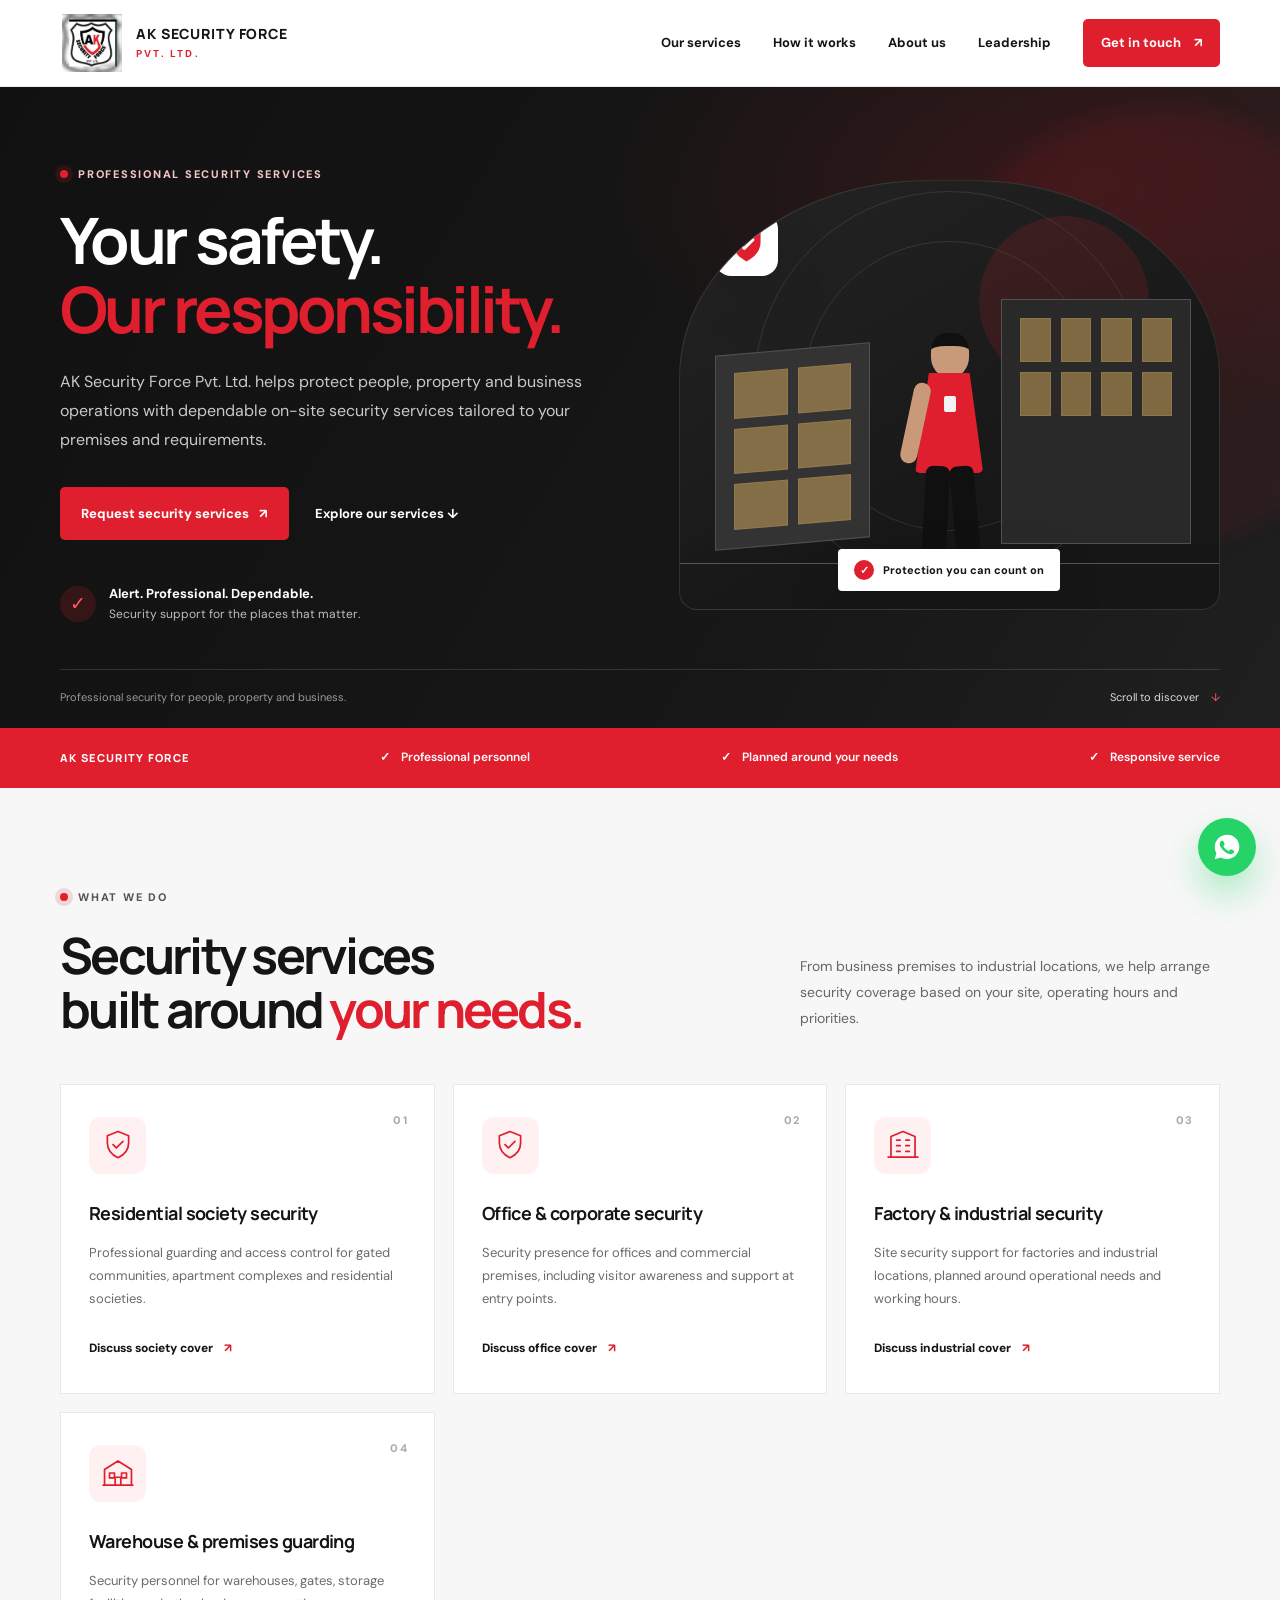
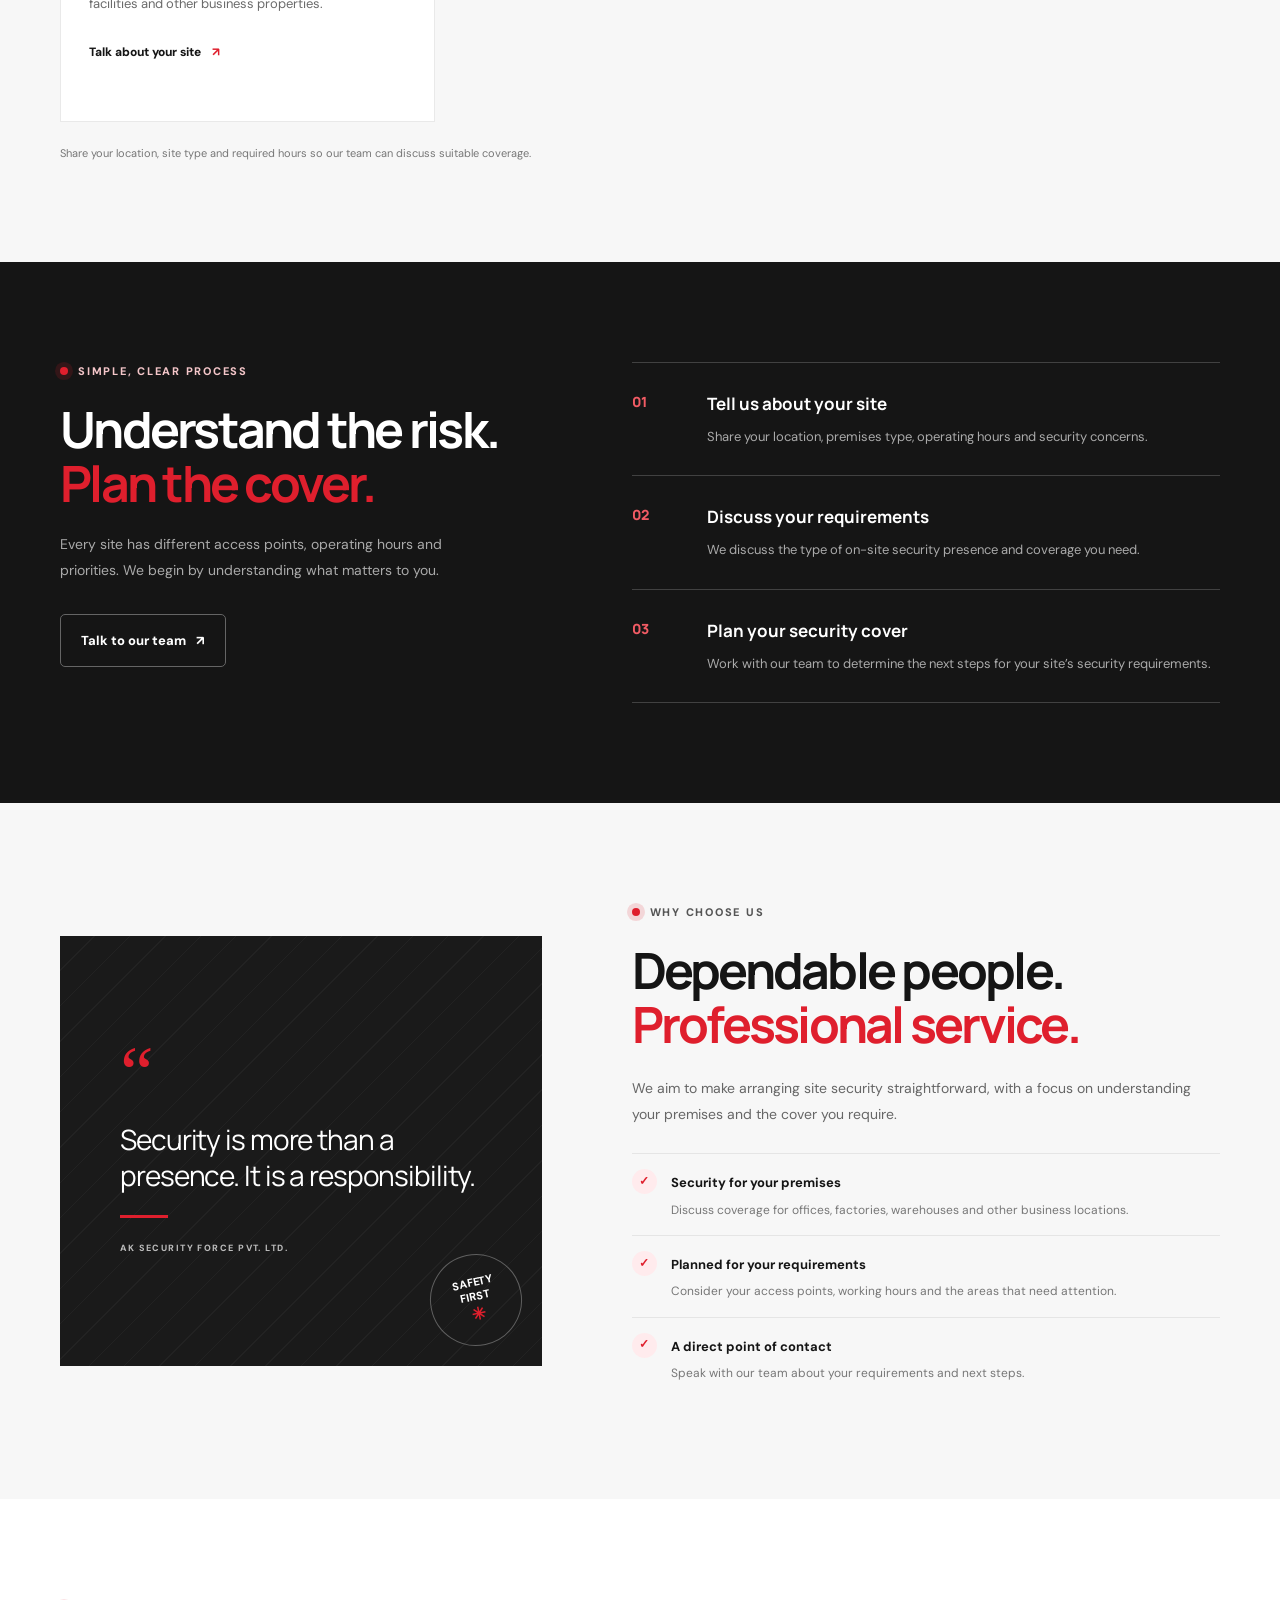
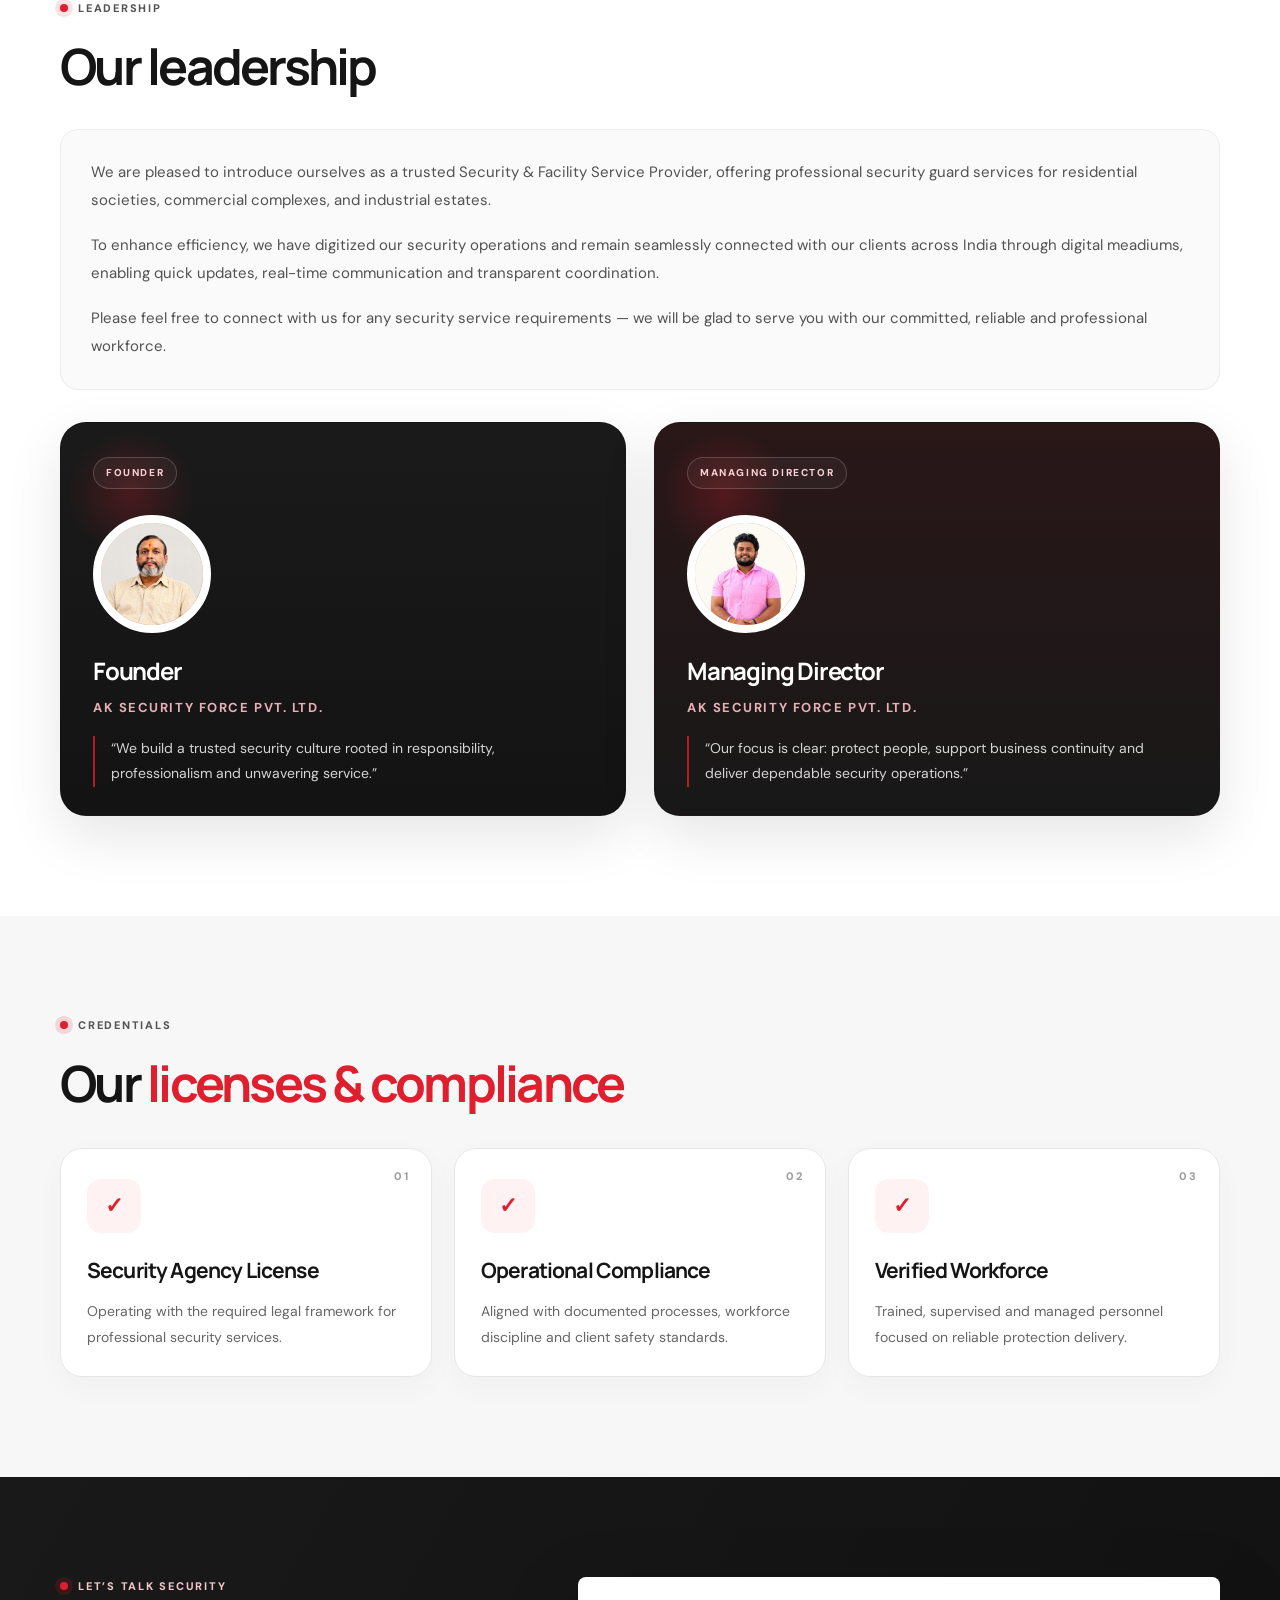
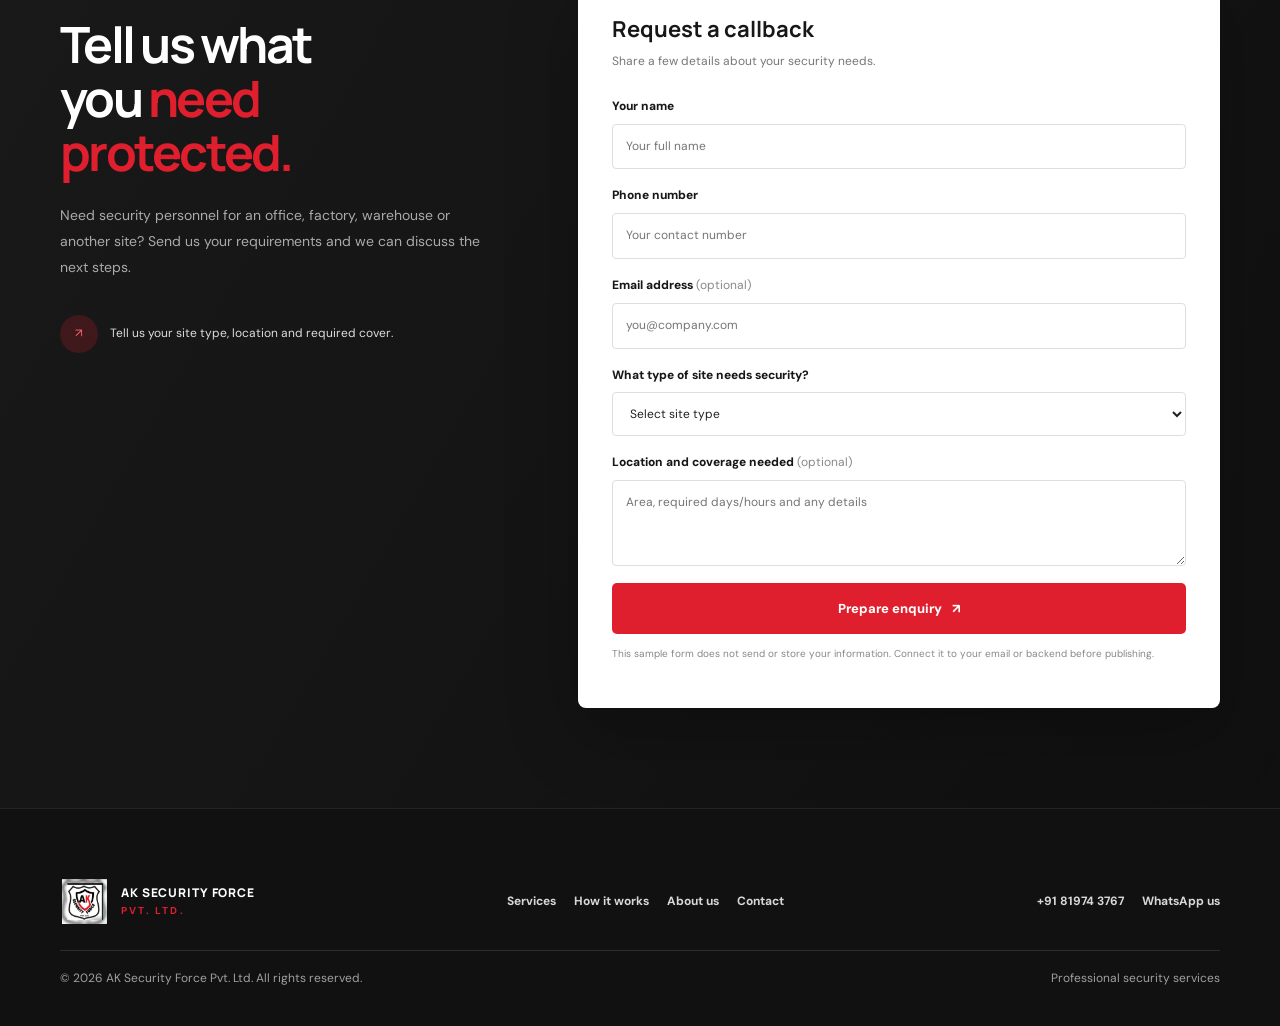
==== commit 27a8fd23: "Update security force website Co-authored-by: Copilot <223556219+Copilot@users.noreply.github.com>" ====
--- a/index.html
+++ b/index.html
@@ -1,86 +1,59 @@
-<!doctype html>
+<!DOCTYPE html>
 <html lang="en">
   <head>
-    <meta charset="UTF-8" />
-    <meta name="viewport" content="width=device-width, initial-scale=1.0" />
-    <meta
-      name="description"
-      content="Local on-site security for offices, factories, warehouses and business premises. SecureSite helps businesses arrange dependable security cover."
-    />
-    <meta name="theme-color" content="#101e1b" />
-    <title>SecureSite — Local security for your site</title>
-    <link rel="preconnect" href="https://fonts.googleapis.com" />
-    <link rel="preconnect" href="https://fonts.gstatic.com" crossorigin />
-    <link
-      href="https://fonts.googleapis.com/css2?family=DM+Sans:wght@400;500;600;700&family=Manrope:wght@400;500;600;700;800&display=swap"
-      rel="stylesheet"
-    />
-    <link rel="stylesheet" href="styles.css" />
-    <script src="script.js" defer></script>
+    <meta charset="UTF-8">
+    <meta name="viewport" content="width=device-width, initial-scale=1.0">
+    <meta name="description" content="AK Security Force Pvt. Ltd. provides on-site security services for offices, factories, warehouses, residential premises and commercial properties.">
+    <meta name="theme-color" content="#111111">
+    <title>AK Security Force Pvt. Ltd. | Your Safety, Our Duty</title>
+    <link rel="preconnect" href="https://fonts.googleapis.com">
+    <link rel="preconnect" href="https://fonts.gstatic.com" crossorigin="">
+    <link href="https://fonts.googleapis.com/css2?family=DM+Sans:wght@400;500;600;700&amp;family=Manrope:wght@400;500;600;700;800&amp;display=swap" rel="stylesheet">
+    <link rel="stylesheet" href="styles.css">
+    <script src="script.js" defer=""></script>
   </head>
   <body>
     <header class="site-header">
       <div class="container header-inner">
-        <a class="brand" href="#home" aria-label="SecureSite home">
-          <span class="brand-mark" aria-hidden="true">
-            <svg viewBox="0 0 40 40" fill="none">
-              <path d="M20 3.5 34 9v9.2c0 9-5.8 15-14 18.3C11.8 33.2 6 27.2 6 18.2V9l14-5.5Z" fill="currentColor" />
-              <path d="m13.5 20.2 4.2 4.2 9-9" stroke="#101E1B" stroke-width="3" stroke-linecap="round" stroke-linejoin="round" />
-            </svg>
-          </span>
-          <span class="brand-name">secure<span>site</span></span>
+        <a class="brand" href="#home" aria-label="AK Security Force home">
+          <img class="brand-logo" src="logo.jpeg" alt="AK Security Force Pvt. Ltd. logo">
+          <span class="brand-copy"><strong>AK SECURITY FORCE</strong><small>PVT. LTD.</small></span>
         </a>
-
-        <button
-          class="menu-toggle"
-          type="button"
-          aria-label="Open navigation menu"
-          aria-expanded="false"
-          aria-controls="site-navigation"
-        >
-          <span></span>
-          <span></span>
+        <button class="menu-toggle" type="button" aria-label="Open navigation menu" aria-expanded="false" aria-controls="site-navigation">
+          <span></span><span></span>
         </button>
-
         <nav class="site-nav" id="site-navigation" aria-label="Main navigation">
           <a href="#services">Our services</a>
           <a href="#approach">How it works</a>
-          <a href="#about">Why SecureSite</a>
-          <a class="nav-cta" href="#contact">Request cover <span aria-hidden="true">↗</span></a>
+          <a href="#about">About us</a>
+          <a href="#leadership">Leadership</a>
+          <a class="nav-cta" href="#contact">Get in touch <span aria-hidden="true">↗</span></a>
         </nav>
       </div>
     </header>
-
     <main>
       <section class="hero section-shell" id="home">
         <div class="hero-glow" aria-hidden="true"></div>
         <div class="container hero-grid">
           <div class="hero-copy">
-            <p class="eyebrow"><span class="eyebrow-dot"></span> Local on-site security for businesses</p>
-            <h1>Your site.<br /><span>In safe hands.</span></h1>
-            <p class="hero-intro">
-              We provide dependable local security personnel for offices, factories, warehouses, and other business premises—so your people, property, and day-to-day operations are better protected.
-            </p>
+            <p class="eyebrow"><span class="eyebrow-dot"></span> Professional security services</p>
+            <h1>Your safety.<br><span>Our responsibility.</span></h1>
+            <p class="hero-intro">AK Security Force Pvt. Ltd. helps protect people, property and business operations with dependable on-site security services tailored to your premises and requirements.</p>
             <div class="hero-actions">
-              <a class="button button-primary" href="#contact">Request security cover <span aria-hidden="true">↗</span></a>
+              <a class="button button-primary" href="#contact">Request security services <span aria-hidden="true">↗</span></a>
               <a class="text-link" href="#services">Explore our services <span aria-hidden="true">↓</span></a>
             </div>
             <div class="hero-note">
-              <span class="note-icon" aria-hidden="true">✳</span>
-              <p><strong>On-site security, made dependable.</strong><br />Local guards. A team you can reach.</p>
-            </div>
-          </div>
-
-          <div class="hero-art" aria-label="Illustration of an on-site security guard protecting a business premises" role="img">
+              <span class="note-icon" aria-hidden="true">✓</span>
+              <p><strong>Alert. Professional. Dependable.</strong><br>Security support for the places that matter.</p>
+            </div>
+          </div>
+          <div class="hero-art" role="img" aria-label="Stylized security shield and protected commercial building">
             <div class="art-orbit orbit-one"></div>
             <div class="art-orbit orbit-two"></div>
             <div class="art-sun"></div>
-            <div class="art-building building-back">
-              <span></span><span></span><span></span><span></span><span></span><span></span>
-            </div>
-            <div class="art-building building-front">
-              <span></span><span></span><span></span><span></span><span></span><span></span><span></span><span></span>
-            </div>
+            <div class="art-building building-back"><span></span><span></span><span></span><span></span><span></span><span></span></div>
+            <div class="art-building building-front"><span></span><span></span><span></span><span></span><span></span><span></span><span></span><span></span></div>
             <div class="art-ground"></div>
             <div class="art-person">
               <div class="person-head"></div>
@@ -91,191 +64,263 @@
             </div>
             <div class="art-shield" aria-hidden="true">
               <svg viewBox="0 0 48 48" fill="none">
-                <path d="M24 5 39 11v10c0 9.6-6.4 16.7-15 21-8.6-4.3-15-11.4-15-21V11l15-6Z" fill="#E7B65F" />
-                <path d="m17 23.5 4.7 4.7L31 19" stroke="#17231F" stroke-width="3" stroke-linecap="round" stroke-linejoin="round" />
+                <path d="M24 5 39 11v10c0 9.6-6.4 16.7-15 21-8.6-4.3-15-11.4-15-21V11l15-6Z" fill="#df1f2d"></path>
+                <path d="m17 23.5 4.7 4.7L31 19" stroke="#fff" stroke-width="3" stroke-linecap="round" stroke-linejoin="round"></path>
               </svg>
             </div>
-            <div class="art-caption">
-              <span class="caption-check" aria-hidden="true">✓</span>
-              <span>On-site security you can count on</span>
-            </div>
-          </div>
-        </div>
-        <div class="container hero-bottom">
-          <span>Security for the places you work.</span>
-          <span class="scroll-cue">Scroll to discover <span aria-hidden="true">↓</span></span>
-        </div>
-      </section>
-
+            <div class="art-caption"><span class="caption-check">✓</span><span>Protection you can count on</span></div>
+          </div>
+        </div>
+        <div class="container hero-bottom"><span>Professional security for people, property and business.</span><a class="scroll-cue" href="#services">Scroll to discover <span aria-hidden="true">↓</span></a></div>
+      </section>
       <section class="trust-strip" aria-label="Our service commitments">
         <div class="container trust-inner">
-          <p>LOCAL PEOPLE. DEPENDABLE COVER.</p>
-          <div><span class="trust-check" aria-hidden="true">✓</span> Cover for business sites</div>
-          <div><span class="trust-check" aria-hidden="true">✓</span> Planned around your needs</div>
-          <div><span class="trust-check" aria-hidden="true">✓</span> Local service and support</div>
-        </div>
-      </section>
-
+          <p>AK SECURITY FORCE</p>
+          <div><span class="trust-check">✓</span> Professional personnel</div>
+          <div><span class="trust-check">✓</span> Planned around your needs</div>
+          <div><span class="trust-check">✓</span> Responsive service</div>
+        </div>
+      </section>
       <section class="section section-light" id="services">
         <div class="container">
           <div class="section-heading">
             <div>
               <p class="eyebrow eyebrow-dark"><span class="eyebrow-dot"></span> What we do</p>
-              <h2>On-site security<br />that fits <span>your site.</span></h2>
-            </div>
-            <p class="section-summary">
-              From office reception and access points to factory and warehouse coverage, we provide local security personnel for your premises and operating hours.
-            </p>
-          </div>
-
+              <h2>Security services<br>built around <span>your needs.</span></h2>
+            </div>
+            <p class="section-summary">From business premises to industrial locations, we help arrange security coverage based on your site, operating hours and priorities.</p>
+          </div>
           <div class="service-grid">
             <article class="service-card">
               <span class="service-number">01</span>
-              <div class="service-icon icon-shield" aria-hidden="true">
-                <svg viewBox="0 0 48 48" fill="none"><path d="M24 5 39 11v10c0 9.6-6.4 16.7-15 21-8.6-4.3-15-11.4-15-21V11l15-6Z" stroke="currentColor" stroke-width="2.4" stroke-linejoin="round"/><path d="m17 23.5 4.7 4.7L31 19" stroke="currentColor" stroke-width="2.4" stroke-linecap="round" stroke-linejoin="round"/></svg>
-              </div>
-              <h3>Office security</h3>
-              <p>On-site guards for offices and business premises, including reception presence, visitor awareness, and site access support.</p>
-              <a href="#contact" class="card-link">Request office cover <span aria-hidden="true">↗</span></a>
+              <div class="service-icon">
+                <svg viewBox="0 0 48 48" fill="none">
+                  <path d="M24 5 39 11v10c0 9.6-6.4 16.7-15 21-8.6-4.3-15-11.4-15-21V11l15-6Z" stroke="currentColor" stroke-width="2.4" stroke-linejoin="round"></path>
+                  <path d="m17 23.5 4.7 4.7L31 19" stroke="currentColor" stroke-width="2.4" stroke-linecap="round" stroke-linejoin="round"></path>
+                </svg>
+              </div>
+              <h3>Residential society security</h3>
+              <p>Professional guarding and access control for gated communities, apartment complexes and residential societies.</p>
+              <a href="#contact" class="card-link">Discuss society cover <span>↗</span></a>
             </article>
             <article class="service-card">
               <span class="service-number">02</span>
-              <div class="service-icon icon-people" aria-hidden="true">
-                <svg viewBox="0 0 48 48" fill="none"><circle cx="19" cy="16" r="7" stroke="currentColor" stroke-width="2.4"/><path d="M5.5 39v-3.5c0-6.1 5-11 11-11h5c6.1 0 11 4.9 11 11V39M31 10a7 7 0 0 1 0 13.5M37 27c3.4 1.9 5.5 5.2 5.5 9.5V39" stroke="currentColor" stroke-width="2.4" stroke-linecap="round"/></svg>
-              </div>
-              <h3>Factory &amp; industrial security</h3>
-              <p>Local security personnel for factories and industrial sites, with coverage planned around your site and working hours.</p>
-              <a href="#contact" class="card-link">Discuss site coverage <span aria-hidden="true">↗</span></a>
+              <div class="service-icon">
+                <svg viewBox="0 0 48 48" fill="none">
+                  <path d="M24 5 39 11v10c0 9.6-6.4 16.7-15 21-8.6-4.3-15-11.4-15-21V11l15-6Z" stroke="currentColor" stroke-width="2.4" stroke-linejoin="round"></path>
+                  <path d="m17 23.5 4.7 4.7L31 19" stroke="currentColor" stroke-width="2.4" stroke-linecap="round" stroke-linejoin="round"></path>
+                </svg>
+              </div>
+              <h3>Office &amp; corporate security</h3>
+              <p>Security presence for offices and commercial premises, including visitor awareness and support at entry points.</p>
+              <a href="#contact" class="card-link">Discuss office cover <span>↗</span></a>
             </article>
             <article class="service-card">
               <span class="service-number">03</span>
-              <div class="service-icon icon-heart" aria-hidden="true">
-                <svg viewBox="0 0 48 48" fill="none"><path d="M24 40s-17-9.5-17-22a9 9 0 0 1 17-4 9 9 0 0 1 17 4c0 12.5-17 22-17 22Z" stroke="currentColor" stroke-width="2.4" stroke-linejoin="round"/><path d="M15 24h6l3-6 4 12 3-6h5" stroke="currentColor" stroke-width="2.4" stroke-linecap="round" stroke-linejoin="round"/></svg>
-              </div>
-              <h3>Guarding for business premises</h3>
-              <p>Security cover for warehouses, gates, and other commercial sites, based on the areas and times you need covered.</p>
-              <a href="#contact" class="card-link">Talk about your site <span aria-hidden="true">↗</span></a>
-            </article>
-          </div>
-          <p class="fine-print">Tell us your location, site type, and required hours so we can discuss suitable local cover.</p>
-        </div>
-      </section>
-
+              <div class="service-icon">
+                <svg viewBox="0 0 48 48" fill="none">
+                  <path d="M7 41V12l17-7 17 7v29M3 41h42M15 17h5m8 0h5M15 25h5m8 0h5M15 33h5m8 0h5" stroke="currentColor" stroke-width="2.4" stroke-linecap="round" stroke-linejoin="round"></path>
+                </svg>
+              </div>
+              <h3>Factory &amp; industrial security</h3>
+              <p>Site security support for factories and industrial locations, planned around operational needs and working hours.</p>
+              <a href="#contact" class="card-link">Discuss industrial cover <span>↗</span></a>
+            </article>
+            <article class="service-card">
+              <span class="service-number">04</span>
+              <div class="service-icon">
+                <svg viewBox="0 0 48 48" fill="none">
+                  <path d="M5 41V19l19-12 19 12v22M3 41h42M12 24h7v7h-7zm17 0h7v7h-7zM20 41V30h8v11" stroke="currentColor" stroke-width="2.4" stroke-linecap="round" stroke-linejoin="round"></path>
+                </svg>
+              </div>
+              <h3>Warehouse &amp; premises guarding</h3>
+              <p>Security personnel for warehouses, gates, storage facilities and other business properties.</p>
+              <a href="#contact" class="card-link">Talk about your site <span>↗</span></a>
+            </article>
+          </div>
+          <p class="fine-print">Share your location, site type and required hours so our team can discuss suitable coverage.</p>
+        </div>
+      </section>
       <section class="approach-section" id="approach">
         <div class="container approach-grid">
           <div class="approach-intro">
-            <p class="eyebrow"><span class="eyebrow-dot"></span> Security planned around your premises</p>
-            <h2>The right cover.<br /><span>For your site.</span></h2>
-            <p>Every premises has different hours, access points, and security needs. We start by understanding yours.</p>
-            <a class="button button-outline" href="#contact">Request a discussion <span aria-hidden="true">↗</span></a>
+            <p class="eyebrow"><span class="eyebrow-dot"></span> Simple, clear process</p>
+            <h2>Understand the risk.<br><span>Plan the cover.</span></h2>
+            <p>Every site has different access points, operating hours and priorities. We begin by understanding what matters to you.</p>
+            <a class="button button-outline" href="#contact">Talk to our team <span>↗</span></a>
           </div>
           <div class="steps">
             <article class="step">
               <span class="step-index">01</span>
-              <div><h3>We understand your site</h3><p>Tell us about your premises, location, operating hours, and the areas you need covered.</p></div>
+              <div>
+                <h3>Tell us about your site</h3>
+                <p>Share your location, premises type, operating hours and security concerns.</p>
+              </div>
             </article>
             <article class="step">
               <span class="step-index">02</span>
-              <div><h3>We plan your security cover</h3><p>We discuss the type of on-site security presence that fits your requirements.</p></div>
+              <div>
+                <h3>Discuss your requirements</h3>
+                <p>We discuss the type of on-site security presence and coverage you need.</p>
+              </div>
             </article>
             <article class="step">
               <span class="step-index">03</span>
-              <div><h3>We provide local personnel</h3><p>Our team helps arrange security personnel for the agreed site and coverage needs.</p></div>
-            </article>
-          </div>
-        </div>
-      </section>
-
+              <div>
+                <h3>Plan your security cover</h3>
+                <p>Work with our team to determine the next steps for your site’s security requirements.</p>
+              </div>
+            </article>
+          </div>
+        </div>
+      </section>
       <section class="why-section section-light" id="about">
         <div class="container why-grid">
           <div class="why-visual">
-            <div class="why-pattern" aria-hidden="true"></div>
+            <div class="why-pattern"></div>
             <div class="why-quote">
-              <span class="quote-mark" aria-hidden="true">“</span>
-              <p>Good site security starts with a dependable presence.</p>
+              <span class="quote-mark">“</span>
+              <p>Security is more than a presence. It is a responsibility.</p>
               <span class="quote-rule"></span>
-              <small>OUR PEOPLE-FIRST PROMISE</small>
-            </div>
-            <div class="why-stamp" aria-hidden="true"><span>PEOPLE<br />FIRST</span><span class="stamp-star">✳</span></div>
+              <small>AK SECURITY FORCE PVT. LTD.</small>
+            </div>
+            <div class="why-stamp"><span>SAFETY<br>FIRST</span><span class="stamp-star">✳</span></div>
           </div>
           <div class="why-copy">
-            <p class="eyebrow eyebrow-dark"><span class="eyebrow-dot"></span> Why SecureSite</p>
-            <h2>Local security.<br /><span>Real site coverage.</span></h2>
-            <p class="why-lead">We provide local on-site security personnel for your business premises—from offices and factories to warehouses and other commercial locations.</p>
+            <p class="eyebrow eyebrow-dark"><span class="eyebrow-dot"></span> Why choose us</p>
+            <h2>Dependable people.<br><span>Professional service.</span></h2>
+            <p class="why-lead">We aim to make arranging site security straightforward, with a focus on understanding your premises and the cover you require.</p>
             <ul class="benefit-list">
-              <li><span aria-hidden="true">✓</span><div><strong>Security at your premises</strong><p>On-site personnel for offices, factories, warehouses, and other business locations.</p></div></li>
-              <li><span aria-hidden="true">✓</span><div><strong>Planned around your site</strong><p>Discuss the access points, working hours, and areas where you need a security presence.</p></div></li>
-              <li><span aria-hidden="true">✓</span><div><strong>A local point of contact</strong><p>Talk directly with our team about your security cover requirements.</p></div></li>
+              <li>
+                <span>✓</span>
+                <div>
+                  <strong>Security for your premises</strong>
+                  <p>Discuss coverage for offices, factories, warehouses and other business locations.</p>
+                </div>
+              </li>
+              <li>
+                <span>✓</span>
+                <div>
+                  <strong>Planned for your requirements</strong>
+                  <p>Consider your access points, working hours and the areas that need attention.</p>
+                </div>
+              </li>
+              <li>
+                <span>✓</span>
+                <div>
+                  <strong>A direct point of contact</strong>
+                  <p>Speak with our team about your requirements and next steps.</p>
+                </div>
+              </li>
             </ul>
           </div>
         </div>
       </section>
-
+      <section class="leadership-section" id="leadership">
+        <div class="container">
+          <div class="leadership-header">
+            <p class="eyebrow eyebrow-dark"><span class="eyebrow-dot"></span> Leadership</p>
+            <h2>Our leadership</h2>
+          </div>
+          <div class="company-profile">
+            <p>We are pleased to introduce ourselves as a trusted Security &amp; Facility Service Provider, offering professional security guard services for residential societies, commercial complexes, and industrial estates.</p>
+            <p>To enhance efficiency, we have digitized our security operations and remain seamlessly connected with our clients across India through digital meadiums, enabling quick updates, real-time communication and transparent coordination.</p>
+            <p>Please feel free to connect with us for any security service requirements — we will be glad to serve you with our committed, reliable and professional workforce.</p>
+          </div>
+          <div class="leadership-grid people-grid">
+            <article class="leadership-card founder-card">
+              <div class="leadership-badge">Founder</div>
+              <img class="leadership-photo founder-photo" src="image1.jpeg" alt="Founder of AK Security Force Pvt. Ltd." />
+              <h3>Founder</h3>
+              <p class="leadership-role">AK Security Force Pvt. Ltd.</p>
+              <blockquote>“We build a trusted security culture rooted in responsibility, professionalism and unwavering service.”</blockquote>
+            </article>
+            <article class="leadership-card director-card">
+              <div class="leadership-badge">Managing Director</div>
+              <img class="leadership-photo director-photo" src="image2.jpeg" alt="Managing Director of AK Security Force Pvt. Ltd." />
+              <h3>Managing Director</h3>
+              <p class="leadership-role">AK Security Force Pvt. Ltd.</p>
+              <blockquote>“Our focus is clear: protect people, support business continuity and deliver dependable security operations.”</blockquote>
+            </article>
+          </div>
+        </div>
+      </section>
+      <section class="license-section" aria-labelledby="licenses-title">
+        <div class="container">
+          <div class="section-heading license-heading">
+            <div>
+              <p class="eyebrow eyebrow-dark"><span class="eyebrow-dot"></span> Credentials</p>
+              <h2 id="licenses-title">Our <span>licenses &amp; compliance</span></h2>
+            </div>
+          </div>
+          <div class="license-grid">
+            <article class="license-card">
+              <span class="license-number">01</span>
+              <div class="license-icon" aria-hidden="true">✓</div>
+              <h3>Security Agency License</h3>
+              <p>Operating with the required legal framework for professional security services.</p>
+            </article>
+            <article class="license-card">
+              <span class="license-number">02</span>
+              <div class="license-icon" aria-hidden="true">✓</div>
+              <h3>Operational Compliance</h3>
+              <p>Aligned with documented processes, workforce discipline and client safety standards.</p>
+            </article>
+            <article class="license-card">
+              <span class="license-number">03</span>
+              <div class="license-icon" aria-hidden="true">✓</div>
+              <h3>Verified Workforce</h3>
+              <p>Trained, supervised and managed personnel focused on reliable protection delivery.</p>
+            </article>
+          </div>
+        </div>
+      </section>
       <section class="contact-section" id="contact">
         <div class="container contact-grid">
           <div class="contact-copy">
-            <p class="eyebrow"><span class="eyebrow-dot"></span> Let’s make a good match</p>
-            <h2>Tell us what<br />you <span>need covered.</span></h2>
-            <p>Need security personnel for an office, factory, warehouse, or another business site? Tell us where you need cover and what hours you have in mind.</p>
-            <div class="contact-note">
-              <span class="contact-note-icon" aria-hidden="true">↗</span>
-              <span>Share your site details and the cover you need.</span>
-            </div>
-          </div>
-          <form class="contact-form">
+            <p class="eyebrow"><span class="eyebrow-dot"></span> Let’s talk security</p>
+            <h2>Tell us what<br>you <span>need protected.</span></h2>
+            <p>Need security personnel for an office, factory, warehouse or another site? Send us your requirements and we can discuss the next steps.</p>
+            <div class="contact-note"><span class="contact-note-icon">↗</span><span>Tell us your site type, location and required cover.</span></div>
+          </div>
+          <form class="contact-form" id="contact-form">
             <div class="form-heading">
-              <h3>Request security cover</h3>
-              <p>Tell us a little about your premises and security needs.</p>
-            </div>
-            <div class="form-row">
-              <label for="name">Your name</label>
-              <input id="name" name="name" type="text" placeholder="e.g. Alex Morgan" autocomplete="name" required />
-            </div>
-            <div class="form-row">
-              <label for="email">Work email</label>
-              <input id="email" name="email" type="email" placeholder="you@company.com" autocomplete="email" required />
-            </div>
-            <div class="form-row">
-              <label for="service">What type of site needs cover?</label>
-              <select id="service" name="service" required>
-                <option value="" disabled selected>Select your site type</option>
-                <option>Office or business premises</option>
-                <option>Factory or industrial site</option>
-                <option>Warehouse or gate</option>
-                <option>Other commercial site</option>
-                <option>Not sure yet</option>
-              </select>
-            </div>
-            <div class="form-row">
-              <label for="message">Site location and cover needed <span>(optional)</span></label>
-              <textarea id="message" name="message" rows="3" placeholder="Your area, required days or hours, and any site details"></textarea>
-            </div>
-            <button class="button button-primary form-submit" type="submit">Request a call back <span aria-hidden="true">↗</span></button>
-            <p class="form-disclaimer">This demo form does not send or store your information.</p>
+              <h3>Request a callback</h3>
+              <p>Share a few details about your security needs.</p>
+            </div>
+            <div class="form-row"><label for="name">Your name</label><input id="name" name="name" type="text" placeholder="Your full name" autocomplete="name" required=""></div>
+            <div class="form-row"><label for="phone">Phone number</label><input id="phone" name="phone" type="tel" placeholder="Your contact number" autocomplete="tel" required=""></div>
+            <div class="form-row"><label for="email">Email address <span>(optional)</span></label><input id="email" name="email" type="email" placeholder="you@company.com" autocomplete="email"></div>
+            <div class="form-row"><label for="service">What type of site needs security?</label><select id="service" name="service" required=""><option value="" disabled="" selected="">Select site type</option><option>Office or corporate premises</option><option>Factory or industrial site</option><option>Warehouse or gate</option><option>Residential premises</option><option>Other commercial site</option><option>Not sure yet</option></select></div>
+            <div class="form-row"><label for="message">Location and coverage needed <span>(optional)</span></label><textarea id="message" name="message" rows="3" placeholder="Area, required days/hours and any details"></textarea></div>
+            <button class="button button-primary form-submit" type="submit">Prepare enquiry <span>↗</span></button>
+            <p class="form-disclaimer">This sample form does not send or store your information. Connect it to your email or backend before publishing.</p>
             <p class="form-feedback" role="status" aria-live="polite"></p>
           </form>
         </div>
       </section>
     </main>
-
     <footer class="site-footer">
       <div class="container footer-top">
-        <a class="brand footer-brand" href="#home" aria-label="SecureSite home">
-          <span class="brand-mark" aria-hidden="true">
-            <svg viewBox="0 0 40 40" fill="none">
-              <path d="M20 3.5 34 9v9.2c0 9-5.8 15-14 18.3C11.8 33.2 6 27.2 6 18.2V9l14-5.5Z" fill="currentColor" />
-              <path d="m13.5 20.2 4.2 4.2 9-9" stroke="#101E1B" stroke-width="3" stroke-linecap="round" stroke-linejoin="round" />
-            </svg>
-          </span>
-          <span class="brand-name">secure<span>site</span></span>
-        </a>
-        <p>People you can count on.</p>
-        <a class="back-to-top" href="#home">Back to top <span aria-hidden="true">↑</span></a>
+        <a class="brand footer-brand" href="#home"><img class="brand-logo" src="logo.jpeg" alt=""><span class="brand-copy"><strong>AK SECURITY FORCE</strong><small>PVT. LTD.</small></span></a>
+        <div class="footer-links" aria-label="Footer navigation">
+          <a href="#services">Services</a>
+          <a href="#approach">How it works</a>
+          <a href="#about">About us</a>
+          <a href="#contact">Contact</a>
+        </div>
+        <div class="footer-contact">
+          <a href="tel:+91819743767">+91 81974 3767</a>
+          <a href="https://wa.me/919373147249?text=Hello%20AK%20Security%20Force%2C%20I%20need%20security%20services." target="_blank" rel="noreferrer">WhatsApp us</a>
+        </div>
       </div>
-      <div class="container footer-bottom">
-        <span>© <span id="current-year"></span> SecureSite. All rights reserved.</span>
-        <span>Local security. Safer sites.</span>
-      </div>
+      <div class="container footer-bottom"><span>© <span id="current-year"></span> AK Security Force Pvt. Ltd. All rights reserved.</span><span>Professional security services</span></div>
     </footer>
+    <a class="whatsapp-float" href="https://wa.me/919373147249?text=Hello%20AK%20Security%20Force%2C%20I%20need%20security%20services." target="_blank" rel="noreferrer" aria-label="Chat on WhatsApp">
+      <svg class="whatsapp-icon" viewBox="0 0 32 32" aria-hidden="true" focusable="false">
+        <path fill="currentColor" d="M16.04 2C8.31 2 2.02 8.28 2.02 16.01c0 2.47.65 4.88 1.88 7.01L2 30l7.17-1.88a14 14 0 0 0 6.86 1.75h.01c7.73 0 14.02-6.29 14.02-14.02 0-3.75-1.46-7.27-4.11-9.92A13.93 13.93 0 0 0 16.04 2Z"></path>
+        <path fill="#25D366" d="M23.5 19.87c-.41-.21-2.42-1.19-2.8-1.32-.38-.14-.65-.21-.92.2-.27.41-1.06 1.32-1.3 1.59-.24.27-.48.31-.89.1-.41-.2-1.73-.64-3.3-2.04-1.22-1.09-2.04-2.43-2.28-2.84-.24-.41-.03-.63.18-.84.18-.18.41-.48.61-.72.2-.24.27-.41.41-.68.14-.27.07-.51-.03-.72-.1-.2-.92-2.22-1.26-3.04-.33-.8-.67-.69-.92-.7l-.79-.01c-.27 0-.72.1-1.1.51-.38.41-1.44 1.4-1.44 3.41s1.47 3.95 1.67 4.22c.2.27 2.89 4.41 7 6.18.98.42 1.74.67 2.33.86.98.31 1.87.27 2.57.16.79-.12 2.42-.99 2.76-1.94.34-.95.34-1.77.24-1.94-.1-.17-.38-.27-.79-.48Z"></path>
+      </svg>
+    </a>
   </body>
 </html>
--- a/styles.css
+++ b/styles.css
@@ -1,1624 +1,66 @@
-:root {
-  color-scheme: light;
-  --ink: #17231f;
-  --ink-soft: #27342f;
-  --deep: #101e1b;
-  --deep-2: #172723;
-  --cream: #f7f6f1;
-  --white: #fffefa;
-  --muted: #aab7ad;
-  --muted-dark: #66736d;
-  --gold: #e7b65f;
-  --mint: #a8cbb8;
-  --line: rgba(23, 35, 31, 0.13);
-  --font-heading: "Manrope", sans-serif;
-  --font-body: "DM Sans", sans-serif;
-}
+ :root{--ink:#151515;--ink-soft:#242424;--red:#df1f2d;--red-dark:#b91420;--paper:#fff;--mist:#f5f5f5;--muted:#666;--line:#e5e5e5;--gold:#e7b65f;--radius:18px;--shadow:0 20px 55px rgba(0,0,0,.10)}
+*{box-sizing:border-box}html{scroll-behavior:smooth;scroll-padding-top:90px}body{margin:0;font-family:"DM Sans",sans-serif;color:var(--ink);background:#fff;line-height:1.65}a{color:inherit;text-decoration:none}button,input,select,textarea{font:inherit}.container{width:min(1160px,calc(100% - 48px));margin-inline:auto}.site-header{position:sticky;top:0;z-index:20;background:rgba(255,255,255,.95);backdrop-filter:blur(16px);border-bottom:1px solid rgba(0,0,0,.08)}.header-inner{min-height:86px;display:flex;align-items:center;justify-content:space-between;gap:24px}.brand{display:flex;align-items:center;gap:12px;min-width:0}.brand-logo{width:64px;height:58px;object-fit:contain}.brand-copy{display:flex;flex-direction:column;line-height:1.2;letter-spacing:.055em}.brand-copy strong{font-family:Manrope,sans-serif;font-size:14px;font-weight:800}.brand-copy small{margin-top:5px;font-size:10px;font-weight:700;letter-spacing:.22em;color:var(--red)}.site-nav{display:flex;align-items:center;gap:32px;font-size:13px;font-weight:700}.site-nav>a:not(.nav-cta){transition:color .2s}.site-nav>a:hover,.card-link:hover,.text-link:hover{color:var(--red)}.nav-cta{padding:13px 18px;background:var(--red);color:white;border-radius:5px}.nav-cta span,.button span{margin-left:10px}.menu-toggle{display:none;border:0;background:none;padding:10px}.menu-toggle span{display:block;width:24px;height:2px;background:var(--ink);margin:5px}.section-shell{position:relative;overflow:hidden;background:#111;color:#fff}.hero{padding:78px 0 22px;background:radial-gradient(ellipse at 85% 15%,rgba(223,31,45,.16),transparent 32%),linear-gradient(120deg,#111 0%,#171717 65%,#202020 100%)}.hero-glow{position:absolute;width:440px;height:440px;right:-100px;top:20px;border-radius:50%;background:rgba(223,31,45,.08);filter:blur(10px)}.hero-grid{position:relative;display:grid;grid-template-columns:1.03fr .97fr;align-items:center;gap:44px}.eyebrow{display:flex;align-items:center;gap:10px;text-transform:uppercase;font-size:11px;letter-spacing:.16em;font-weight:800;color:#f4c6c9;margin:0 0 22px}.eyebrow-dot{display:inline-block;width:8px;height:8px;background:var(--red);border-radius:50%;box-shadow:0 0 0 5px rgba(223,31,45,.15)}h1,h2,h3,p{margin-top:0}h1,h2{font-family:Manrope,sans-serif;letter-spacing:-.055em;line-height:1.08}h1{font-size:clamp(42px,5vw,68px);margin-bottom:25px}h1 span,h2 span{color:var(--red)}.hero-intro{max-width:570px;color:#c9c9c9;font-size:16px;line-height:1.8}.hero-actions{display:flex;align-items:center;gap:26px;flex-wrap:wrap;margin-top:32px}.button{display:inline-flex;justify-content:center;align-items:center;padding:15px 20px;border:1px solid transparent;border-radius:5px;font-size:13px;font-weight:800;cursor:pointer;transition:transform .2s,background .2s}.button:hover{transform:translateY(-2px)}.button-primary{background:var(--red);color:#fff}.button-primary:hover{background:var(--red-dark)}.text-link{font-size:13px;font-weight:700;color:#fff}.hero-note{display:flex;align-items:center;gap:13px;margin-top:43px;color:#bdbdbd;font-size:12px}.hero-note p{margin:0}.hero-note strong{color:#fff;font-size:13px}.note-icon{display:grid;place-items:center;width:36px;height:36px;background:rgba(223,31,45,.17);color:#ff5b65;border-radius:50%;font-size:19px}.hero-art{position:relative;min-height:430px;overflow:hidden;border:1px solid rgba(255,255,255,.1);border-radius:46% 46% 18px 18px;background:linear-gradient(150deg,#242424,#171717 70%);isolation:isolate}.art-orbit{position:absolute;border:1px solid rgba(255,255,255,.1);border-radius:50%;left:50%;top:48%;transform:translate(-50%,-50%)}.orbit-one{width:390px;height:390px}.orbit-two{width:290px;height:290px}.art-sun{position:absolute;width:170px;height:170px;border-radius:50%;background:rgba(223,31,45,.14);top:35px;right:70px}.art-building{position:absolute;bottom:65px;background:#333;border:1px solid #515151;display:grid;gap:10px;padding:18px;z-index:1}.art-building span{background:rgba(231,182,95,.45);border:1px solid rgba(231,182,95,.16)}.building-back{height:195px;width:155px;left:35px;grid-template-columns:repeat(2,1fr);grid-template-rows:repeat(3,1fr);transform:skewY(-5deg)}.building-front{height:245px;width:190px;right:28px;grid-template-columns:repeat(4,1fr);grid-template-rows:repeat(4,1fr);background:#292929}.art-ground{position:absolute;bottom:45px;left:0;right:0;height:1px;background:#555;box-shadow:0 12px 30px rgba(0,0,0,.8)}.art-person{position:absolute;z-index:3;bottom:46px;left:42%;width:85px;height:230px}.person-head{position:absolute;top:0;left:25px;width:38px;height:44px;border-radius:40% 40% 45% 45%;background:#c99a7a;border-top:13px solid #101010}.person-body{position:absolute;top:40px;left:9px;width:68px;height:100px;background:#df1f2d;border-radius:15px 15px 5px 5px;clip-path:polygon(20% 0,80% 0,100% 100%,0 100%)}.person-badge{position:absolute;top:23px;left:29px;width:12px;height:16px;background:#f3f3f3;border-radius:2px}.person-arm{position:absolute;top:49px;left:1px;width:17px;height:82px;background:#c99a7a;transform:rotate(12deg);border-radius:12px}.person-leg{position:absolute;top:133px;width:24px;height:90px;background:#101010;border-radius:7px}.leg-left{left:18px;transform:rotate(3deg)}.leg-right{right:14px;transform:rotate(-5deg)}.art-shield{position:absolute;z-index:4;top:32px;left:35px;width:63px;height:63px;display:grid;place-items:center;background:#fff;border-radius:16px;box-shadow:var(--shadow)}.art-shield svg{width:45px}.art-caption{position:absolute;z-index:5;bottom:18px;left:50%;transform:translateX(-50%);white-space:nowrap;display:flex;align-items:center;gap:9px;background:#fff;color:#171717;padding:11px 16px;border-radius:4px;font-size:11px;font-weight:800;box-shadow:var(--shadow)}.caption-check{display:grid;place-items:center;width:20px;height:20px;background:var(--red);color:#fff;border-radius:50%}.hero-bottom{position:relative;display:flex;justify-content:space-between;align-items:center;border-top:1px solid rgba(255,255,255,.13);margin-top:44px;padding-top:18px;color:#999;font-size:11px}.scroll-cue{color:#ddd}.scroll-cue span{margin-left:9px;color:#f35b64}.trust-strip{background:var(--red);color:#fff}.trust-inner{display:flex;align-items:center;justify-content:space-between;gap:20px;padding-block:20px;font-size:12px;font-weight:600}.trust-inner p{margin:0;font-family:Manrope,sans-serif;font-size:11px;letter-spacing:.12em;font-weight:800}.trust-check{margin-right:8px;font-weight:800}.section{padding:100px 0}.section-light{background:#f7f7f7}.section-heading{display:flex;justify-content:space-between;align-items:end;gap:40px;margin-bottom:48px}.eyebrow-dark{color:#555}.section-heading h2,.approach-intro h2,.why-copy h2,.contact-copy h2{font-size:clamp(34px,4vw,50px);margin-bottom:0}.section-summary{max-width:420px;color:#666;font-size:14px;line-height:1.85;margin-bottom:4px}.service-grid{display:grid;grid-template-columns:repeat(3,1fr);gap:18px}.service-card{position:relative;background:#fff;padding:32px 28px 29px;border:1px solid #e9e9e9;min-height:310px;transition:transform .25s,box-shadow .25s}.service-card:hover{transform:translateY(-5px);box-shadow:var(--shadow)}.service-number{position:absolute;right:26px;top:26px;font-size:11px;font-weight:800;color:#aaa;letter-spacing:.1em}.service-icon{display:grid;place-items:center;width:57px;height:57px;background:#fff0f1;color:var(--red);border-radius:12px;margin-bottom:25px}.service-icon svg{width:34px;height:34px}.service-card h3{font-family:Manrope,sans-serif;font-size:18px;letter-spacing:-.03em;margin-bottom:12px}.service-card p{font-size:13px;color:#6b6b6b;line-height:1.8;margin-bottom:23px}.card-link{font-size:12px;font-weight:800;transition:color .2s}.card-link span{margin-left:8px;color:var(--red)}.fine-print{font-size:11px;color:#777;margin:22px 0 0}.approach-section{padding:100px 0;background:#151515;color:#fff}.approach-grid{display:grid;grid-template-columns:.9fr 1.1fr;gap:90px}.approach-intro h2{margin-bottom:22px}.approach-intro>p:not(.eyebrow){color:#aaa;max-width:390px;font-size:14px;line-height:1.85}.button-outline{border-color:#656565;color:#fff;margin-top:16px}.button-outline:hover{background:#252525}.steps{border-top:1px solid #414141}.step{display:grid;grid-template-columns:55px 1fr;gap:20px;padding:27px 0;border-bottom:1px solid #414141}.step-index{font-family:Manrope,sans-serif;color:#f15b64;font-size:14px;font-weight:800}.step h3{font-family:Manrope,sans-serif;font-size:17px;margin-bottom:7px}.step p{margin:0;color:#aaa;font-size:13px;line-height:1.8}.why-section{padding:100px 0}.why-grid{display:grid;grid-template-columns:.9fr 1.1fr;gap:90px;align-items:center}.why-visual{position:relative;min-height:430px;background:#1a1a1a;overflow:hidden;display:grid;place-items:center}.why-pattern{position:absolute;inset:0;background:repeating-linear-gradient(135deg,transparent 0 24px,rgba(255,255,255,.035) 24px 25px)}.why-quote{position:relative;z-index:1;width:75%;color:#fff}.quote-mark{font-family:Georgia,serif;font-size:75px;color:var(--red);line-height:.8}.why-quote p{font-family:Manrope,sans-serif;font-size:28px;line-height:1.3;letter-spacing:-.04em;margin:15px 0 22px}.quote-rule{display:block;width:48px;height:3px;background:var(--red);margin-bottom:15px}.why-quote small{font-size:9px;letter-spacing:.16em;color:#bbb;font-weight:800}.why-stamp{position:absolute;right:20px;bottom:20px;width:92px;height:92px;border:1px solid rgba(255,255,255,.3);border-radius:50%;display:grid;place-content:center;text-align:center;color:#fff;font-size:11px;line-height:1.3;font-weight:800;transform:rotate(-12deg)}.stamp-star{color:var(--red);font-size:17px}.why-lead{color:#666;font-size:14px;line-height:1.85;margin:25px 0}.benefit-list{list-style:none;padding:0;margin:0}.benefit-list li{display:flex;gap:14px;padding:15px 0;border-top:1px solid #e5e5e5}.benefit-list li>span{flex:0 0 25px;height:25px;display:grid;place-items:center;background:#ffebed;color:var(--red);border-radius:50%;font-size:12px;font-weight:800}.benefit-list strong{font-size:13px}.benefit-list p{margin:4px 0 0;color:#777;font-size:12px;line-height:1.7}.contact-section{padding:100px 0;background:linear-gradient(120deg,#191919,#101010);color:#fff}.contact-grid{display:grid;grid-template-columns:.8fr 1.2fr;gap:90px;align-items:start}.contact-copy h2{margin-bottom:24px}.contact-copy>p:not(.eyebrow){color:#aaa;font-size:14px;line-height:1.85;max-width:420px}.contact-note{display:flex;align-items:center;gap:12px;margin-top:34px;color:#ddd;font-size:12px}.contact-note-icon{display:grid;place-items:center;width:38px;height:38px;background:rgba(223,31,45,.2);color:#ff626b;border-radius:50%}.contact-form{padding:34px;background:#fff;color:#171717;border-radius:8px;box-shadow:0 25px 70px rgba(0,0,0,.25)}.form-heading{margin-bottom:25px}.form-heading h3{font-family:Manrope,sans-serif;font-size:22px;margin-bottom:5px}.form-heading p{font-size:12px;color:#777;margin:0}.form-row{display:flex;flex-direction:column;gap:7px;margin-bottom:17px}.form-row label{font-size:12px;font-weight:800}.form-row label span{font-weight:400;color:#888}.form-row input,.form-row select,.form-row textarea{width:100%;padding:12px 13px;border:1px solid #dedede;border-radius:4px;background:#fff;color:#222;outline:none;font-size:12px}.form-row input:focus,.form-row select:focus,.form-row textarea:focus{border-color:var(--red);box-shadow:0 0 0 3px rgba(223,31,45,.08)}.form-row textarea{resize:vertical}.form-submit{width:100%;border:0}.form-disclaimer,.form-feedback{font-size:10px;color:#888;line-height:1.6;margin:12px 0 0}.form-feedback{color:#187344;font-weight:700}.site-footer{background:#090909;color:#fff}.footer-top{display:flex;align-items:center;justify-content:space-between;gap:20px;padding-block:28px;border-bottom:1px solid #303030}.footer-brand .brand-logo{width:49px;height:45px}.footer-brand .brand-copy strong{font-size:12px}.footer-top>p{margin:0;color:#aaa;font-size:12px}.back-to-top{font-size:12px;font-weight:700}.back-to-top span{color:#f35b64;margin-left:8px}.footer-bottom{display:flex;justify-content:space-between;gap:20px;padding-block:17px;color:#777;font-size:10px}
+@media(max-width:900px){.site-nav{gap:18px}.hero-grid{gap:20px}.hero-art{min-height:380px}.approach-grid,.why-grid,.contact-grid{gap:45px}.trust-inner{flex-wrap:wrap;justify-content:flex-start}.trust-inner p{width:100%}.service-card{padding:26px 21px}.why-visual{min-height:390px}}
+@media(max-width:700px){.container{width:min(100% - 34px,560px)}.header-inner{min-height:74px}.brand-logo{width:52px;height:49px}.brand-copy strong{font-size:11px}.menu-toggle{display:block}.site-nav{display:none;position:absolute;left:0;right:0;top:100%;padding:18px 24px 24px;background:#fff;border-bottom:1px solid var(--line);flex-direction:column;align-items:stretch;gap:0;box-shadow:0 18px 25px rgba(0,0,0,.08)}.site-nav.open{display:flex}.site-nav>a{padding:13px 5px}.site-nav .nav-cta{text-align:center;margin-top:8px;padding:13px}.hero{padding-top:53px}.hero-grid{grid-template-columns:1fr;gap:30px}.hero-copy{padding-bottom:0}.hero-intro{font-size:14px}.hero-actions{gap:18px}.hero-art{min-height:340px;max-width:500px;width:100%;margin-inline:auto}.building-back{left:20px}.building-front{right:15px}.art-person{left:41%;transform:scale(.85);transform-origin:bottom}.hero-bottom{margin-top:30px;align-items:flex-start;gap:20px;font-size:10px}.hero-bottom>span{max-width:55%}.trust-inner{padding-block:18px;gap:12px 20px;font-size:11px}.section,.approach-section,.why-section,.contact-section{padding:68px 0}.section-heading{display:block;margin-bottom:30px}.section-heading h2,.approach-intro h2,.why-copy h2,.contact-copy h2{font-size:37px}.section-summary{margin-top:22px;font-size:13px}.service-grid{grid-template-columns:1fr}.service-card{min-height:0;padding:27px}.service-card p{max-width:450px}.approach-grid,.why-grid,.contact-grid{grid-template-columns:1fr;gap:38px}.approach-intro>p:not(.eyebrow){font-size:13px}.why-visual{min-height:350px;order:2}.why-copy{order:1}.why-quote p{font-size:25px}.contact-form{padding:24px 19px}.footer-top{flex-wrap:wrap}.footer-top>p{order:3;width:100%}.footer-bottom{flex-direction:column;gap:7px}.button{font-size:12px;padding:14px 16px}}
+@media(prefers-reduced-motion:reduce){html{scroll-behavior:auto}*,*::before,*::after{transition:none!important}}
+.leadership-section{padding:100px 0;background:#fff}
+.leadership-grid{display:grid;grid-template-columns:1.05fr .95fr;align-items:center;gap:48px}
+.leadership-copy{max-width:540px}
+.leadership-copy h2{font-size:clamp(34px,4vw,50px);margin:0 0 22px}
+.leadership-copy p{color:#666;font-size:15px;line-height:1.9;margin-bottom:18px}
+.leadership-card{position:relative;background:linear-gradient(180deg,#111 0%,#1a1a1a 100%);padding:34px 32px 28px;border:1px solid rgba(17,17,17,.08);border-radius:26px;box-shadow:var(--shadow);overflow:hidden}
+.leadership-card:before{content:"";position:absolute;inset:0 auto auto 0;width:140px;height:140px;background:radial-gradient(circle,rgba(223,31,45,.24),transparent 64%)}
+.leadership-badge{position:relative;display:inline-block;padding:7px 12px;border-radius:999px;border:1px solid rgba(255,255,255,.18);background:rgba(255,255,255,.04);font-size:10px;letter-spacing:.16em;text-transform:uppercase;color:#f7d1d5;font-weight:800}
+.leadership-photo{position:relative;display:block;width:118px;height:118px;margin:26px 0 18px;border-radius:50%;object-fit:cover;background:linear-gradient(135deg,#f4d2bd,#b9785d);border:8px solid #fff}
+.founder-photo{object-position:left center}
+.director-photo{object-position:right center}
+.leadership-card h3{position:relative;margin:0 0 6px;font-family:Manrope,sans-serif;font-size:24px;letter-spacing:-.05em;color:#fff}
+.leadership-role{position:relative;margin:0 0 18px;color:#e8b0b6;font-size:13px;font-weight:700;letter-spacing:.12em;text-transform:uppercase}
+.leadership-card blockquote{position:relative;margin:0;color:#d5d5d5;font-size:14px;line-height:1.8;border-left:2px solid rgba(223,31,45,.8);padding-left:16px}
+.leadership-section .eyebrow-dark{color:#555}
+.leadership-section .eyebrow-dot{box-shadow:0 0 0 5px rgba(223,31,45,.12)}
+@media (max-width:820px){.leadership-grid{grid-template-columns:1fr}.leadership-section{padding:80px 0}.leadership-card{margin-top:20px}}
 
-* {
-  box-sizing: border-box;
-}
+.leadership-section{padding:100px 0;background:#fff}
+.leadership-header{margin-bottom:36px}
+.leadership-header h2{font-size:clamp(34px,4vw,50px);margin:0}
+.leadership-grid.people-grid{display:grid;grid-template-columns:repeat(2,minmax(0,1fr));gap:28px}
+.leadership-card{position:relative;background:linear-gradient(180deg,#111 0%,#1a1a1a 100%);padding:34px 32px 28px;border:1px solid rgba(17,17,17,.08);border-radius:26px;box-shadow:var(--shadow);overflow:hidden}
+.leadership-card:before{content:"";position:absolute;inset:0 auto auto 0;width:140px;height:140px;background:radial-gradient(circle,rgba(223,31,45,.24),transparent 64%)}
+.founder-card{background:linear-gradient(180deg,#1a1a1a 0%,#131313 100%)}
+.director-card{background:linear-gradient(180deg,#2a1718 0%,#181818 100%)}
+.leadership-badge{position:relative;display:inline-block;padding:7px 12px;border-radius:999px;border:1px solid rgba(255,255,255,.18);background:rgba(255,255,255,.04);font-size:10px;letter-spacing:.16em;text-transform:uppercase;color:#f7d1d5;font-weight:800}
+.leadership-photo{position:relative;display:block;width:118px;height:118px;margin:26px 0 18px;border-radius:50%;object-fit:cover;background:linear-gradient(135deg,#f4d2bd,#b9785d);border:8px solid #fff}
+.founder-photo{object-position:left center}
+.director-photo{object-position:right center}
+.leadership-card h3{position:relative;margin:0 0 6px;font-family:Manrope,sans-serif;font-size:24px;letter-spacing:-.05em;color:#fff}
+.leadership-role{position:relative;margin:0 0 18px;color:#e8b0b6;font-size:13px;font-weight:700;letter-spacing:.12em;text-transform:uppercase}
+.leadership-card blockquote{position:relative;margin:0;color:#d5d5d5;font-size:14px;line-height:1.8;border-left:2px solid rgba(223,31,45,.8);padding-left:16px}
+.leadership-section .eyebrow-dark{color:#555}
+.leadership-section .eyebrow-dot{box-shadow:0 0 0 5px rgba(223,31,45,.12)}
+@media (max-width:820px){.leadership-grid.people-grid{grid-template-columns:1fr}.leadership-section{padding:80px 0}}
+.company-profile{margin-bottom:32px;padding:28px 30px;border:1px solid #ececec;border-radius:18px;background:#fafafa}.company-profile p{margin:0 0 16px;color:#525252;font-size:15px;line-height:1.9}.company-profile p:last-child{margin-bottom:0}
 
-html {
-  scroll-behavior: smooth;
-  scroll-padding-top: 84px;
-}
 
-body {
-  margin: 0;
-  background: var(--cream);
-  color: var(--ink);
-  font-family: var(--font-body);
-  -webkit-font-smoothing: antialiased;
-}
 
-a {
-  color: inherit;
-  text-decoration: none;
-}
+.site-footer{background:#111;color:#f1f1f1;padding:42px 0 20px;border-top:1px solid rgba(255,255,255,.08)}
+.footer-top{display:flex;align-items:center;justify-content:space-between;gap:30px;padding-bottom:26px;border-bottom:1px solid rgba(255,255,255,.12)}
+.footer-brand{color:#fff}
+.footer-links,.footer-contact{display:flex;align-items:center;gap:18px;flex-wrap:wrap}
+.footer-links a,.footer-contact a{font-size:12px;font-weight:700;color:#d8d8d8;transition:color .2s}
+.footer-links a:hover,.footer-contact a:hover{color:#fff}
+.footer-bottom{display:flex;align-items:center;justify-content:space-between;gap:18px;padding-top:18px;color:#a0a0a0;font-size:12px}
+.whatsapp-float{position:fixed;right:24px;bottom:24px;z-index:40;display:inline-flex;align-items:center;justify-content:center;width:58px;height:58px;padding:0;border-radius:50%;background:#25D366;color:#fff;box-shadow:0 18px 35px rgba(37,211,102,.35);transition:transform .2s,box-shadow .2s}
+.whatsapp-float:hover{transform:translateY(-2px);box-shadow:0 22px 40px rgba(37,211,102,.45)}
+.whatsapp-icon{display:block;width:28px;height:28px;flex:none}
+@media (max-width:820px){.footer-top,.footer-bottom{flex-direction:column;align-items:flex-start}.footer-links,.footer-contact{width:100%}.whatsapp-float{right:18px;bottom:18px;width:54px;height:54px;padding:0}}
 
-button,
-input,
-select,
-textarea {
-  font: inherit;
-}
-
-button,
-a,
-input,
-select,
-textarea {
-  -webkit-tap-highlight-color: transparent;
-}
-
-.container {
-  width: min(1160px, calc(100% - 64px));
-  margin-inline: auto;
-}
-
-.site-header {
-  position: absolute;
-  z-index: 10;
-  inset: 0 0 auto;
-  height: 88px;
-  color: var(--white);
-}
-
-.header-inner,
-.site-nav,
-.brand {
-  display: flex;
-  align-items: center;
-}
-
-.header-inner {
-  height: 100%;
-  justify-content: space-between;
-  border-bottom: 1px solid rgba(255, 255, 255, 0.13);
-}
-
-.brand {
-  gap: 10px;
-  flex: 0 0 auto;
-}
-
-.brand-mark {
-  display: grid;
-  width: 34px;
-  height: 34px;
-  color: var(--gold);
-  place-items: center;
-}
-
-.brand-mark svg {
-  width: 100%;
-  height: 100%;
-}
-
-.brand-name {
-  color: var(--white);
-  font: 800 20px/1 var(--font-heading);
-  letter-spacing: -1.15px;
-}
-
-.brand-name span {
-  color: var(--gold);
-}
-
-.site-nav {
-  gap: 38px;
-  color: #d3dcd5;
-  font-size: 13px;
-}
-
-.site-nav > a:not(.nav-cta) {
-  transition: color 180ms ease;
-}
-
-.site-nav > a:not(.nav-cta):hover,
-.text-link:hover {
-  color: var(--gold);
-}
-
-.nav-cta {
-  display: inline-flex;
-  min-height: 42px;
-  align-items: center;
-  gap: 20px;
-  padding: 0 16px;
-  border: 1px solid rgba(231, 182, 95, 0.62);
-  color: var(--white);
-  transition: background 180ms ease, color 180ms ease;
-}
-
-.nav-cta span,
-.card-link span {
-  color: var(--gold);
-  font-size: 17px;
-}
-
-.nav-cta:hover {
-  background: var(--gold);
-  color: var(--deep);
-}
-
-.nav-cta:hover span {
-  color: var(--deep);
-}
-
-.menu-toggle {
-  display: none;
-}
-
-.hero {
-  position: relative;
-  display: flex;
-  min-height: 705px;
-  overflow: hidden;
-  flex-direction: column;
-  justify-content: center;
-  background: var(--deep);
-  color: var(--white);
-}
-
-.hero-glow {
-  position: absolute;
-  top: -260px;
-  left: 31%;
-  width: 760px;
-  height: 760px;
-  border-radius: 50%;
-  background: radial-gradient(circle, rgba(51, 82, 69, 0.24), transparent 68%);
-  pointer-events: none;
-}
-
-.hero-grid {
-  position: relative;
-  display: grid;
-  grid-template-columns: 1fr 0.92fr;
-  align-items: center;
-  gap: 42px;
-  padding-top: 88px;
-  padding-bottom: 40px;
-}
-
-.hero-copy {
-  position: relative;
-  z-index: 1;
-  padding: 42px 0 30px;
-}
-
-.eyebrow {
-  display: flex;
-  align-items: center;
-  gap: 10px;
-  margin: 0;
-  color: #bdc9c0;
-  font-size: 10px;
-  font-weight: 700;
-  letter-spacing: 1.55px;
-  text-transform: uppercase;
-}
-
-.eyebrow-dot {
-  width: 7px;
-  height: 7px;
-  border-radius: 50%;
-  background: var(--gold);
-  box-shadow: 0 0 13px rgba(231, 182, 95, 0.52);
-}
-
-h1,
-h2,
-h3,
-p {
-  margin-top: 0;
-}
-
-h1,
-h2 {
-  font-family: var(--font-heading);
-  letter-spacing: -2.8px;
-}
-
-.hero h1 {
-  margin: 24px 0 20px;
-  font-size: clamp(54px, 6.4vw, 80px);
-  font-weight: 700;
-  line-height: 1.07;
-}
-
-.hero h1 span,
-.approach-intro h2 span,
-.contact-copy h2 span {
-  color: var(--gold);
-}
-
-.hero-intro {
-  max-width: 470px;
-  margin-bottom: 28px;
-  color: #bdc8c1;
-  font-size: 15px;
-  line-height: 1.8;
-}
-
-.hero-actions {
-  display: flex;
-  align-items: center;
-  gap: 27px;
-}
-
-.button {
-  display: inline-flex;
-  min-height: 52px;
-  align-items: center;
-  justify-content: center;
-  gap: 25px;
-  padding: 0 20px;
-  border: 1px solid transparent;
-  cursor: pointer;
-  font-size: 12px;
-  font-weight: 700;
-  transition: transform 180ms ease, background 180ms ease, border-color 180ms ease;
-}
-
-.button:hover {
-  transform: translateY(-2px);
-}
-
-.button-primary {
-  background: var(--gold);
-  color: var(--deep);
-}
-
-.button-primary:hover {
-  background: #f0c978;
-}
-
-.button-primary span {
-  font-size: 17px;
-}
-
-.text-link {
-  color: #d3dcd5;
-  font-size: 12px;
-  transition: color 180ms ease;
-}
-
-.text-link span {
-  margin-left: 7px;
-  color: var(--gold);
-}
-
-.hero-note {
-  display: flex;
-  align-items: center;
-  gap: 13px;
-  margin-top: 50px;
-}
-
-.note-icon {
-  display: grid;
-  width: 37px;
-  height: 37px;
-  border: 1px solid rgba(231, 182, 95, 0.45);
-  border-radius: 50%;
-  color: var(--gold);
-  font-size: 18px;
-  place-items: center;
-}
-
-.hero-note p {
-  margin: 0;
-  color: #9eaca3;
-  font-size: 10px;
-  line-height: 1.7;
-}
-
-.hero-note strong {
-  color: #e7eae5;
-  font-size: 11px;
-}
-
-.hero-art {
-  position: relative;
-  width: 100%;
-  height: 470px;
-  overflow: hidden;
-  background: linear-gradient(145deg, #243b32 0%, #1a3029 54%, #172823 100%);
-  isolation: isolate;
-}
-
-.hero-art::before {
-  position: absolute;
-  inset: 0;
-  z-index: -1;
-  background-image: radial-gradient(rgba(255, 255, 255, 0.11) 0.7px, transparent 0.7px);
-  background-size: 11px 11px;
-  content: "";
-  opacity: 0.22;
-}
-
-.art-orbit {
-  position: absolute;
-  border: 1px solid rgba(197, 219, 203, 0.15);
-  border-radius: 50%;
-}
-
-.orbit-one {
-  top: 32px;
-  left: 55px;
-  width: 370px;
-  height: 370px;
-}
-
-.orbit-two {
-  top: 74px;
-  left: 98px;
-  width: 285px;
-  height: 285px;
-}
-
-.art-sun {
-  position: absolute;
-  top: 85px;
-  left: 205px;
-  width: 118px;
-  height: 118px;
-  border-radius: 50%;
-  background: #e1ad5e;
-  box-shadow: 0 0 75px rgba(231, 182, 95, 0.15);
-}
-
-.art-building {
-  position: absolute;
-  bottom: 83px;
-  display: flex;
-  align-content: start;
-  flex-wrap: wrap;
-  gap: 10px;
-  padding: 18px 15px;
-  background: #263f35;
-  border: 1px solid rgba(202, 225, 204, 0.14);
-}
-
-.art-building span {
-  width: 21px;
-  height: 26px;
-  background: rgba(194, 213, 186, 0.22);
-}
-
-.building-back {
-  top: 147px;
-  left: 36px;
-  width: 150px;
-  height: 186px;
-  opacity: 0.85;
-}
-
-.building-front {
-  top: 120px;
-  right: 27px;
-  width: 154px;
-  height: 213px;
-  background: #2d493b;
-}
-
-.building-front span {
-  width: 19px;
-  height: 26px;
-  background: rgba(231, 182, 95, 0.42);
-}
-
-.art-ground {
-  position: absolute;
-  right: -10%;
-  bottom: 59px;
-  left: -10%;
-  height: 50px;
-  border-top: 1px solid rgba(212, 228, 208, 0.32);
-  border-radius: 50% 50% 0 0;
-  background: linear-gradient(180deg, rgba(40, 65, 52, 0.6), rgba(16, 30, 27, 0.05));
-}
-
-.art-person {
-  position: absolute;
-  z-index: 2;
-  bottom: 60px;
-  left: 46%;
-  width: 104px;
-  height: 250px;
-  transform: translateX(-50%);
-}
-
-.person-head {
-  position: absolute;
-  top: 22px;
-  left: 36px;
-  width: 38px;
-  height: 44px;
-  border-radius: 43% 43% 44% 44%;
-  background: #b97650;
-}
-
-.person-head::before {
-  position: absolute;
-  top: -8px;
-  left: -4px;
-  width: 47px;
-  height: 19px;
-  border-radius: 50% 50% 35% 35%;
-  background: #17231f;
-  content: "";
-}
-
-.person-body {
-  position: absolute;
-  top: 67px;
-  left: 20px;
-  width: 69px;
-  height: 99px;
-  border: 1px solid rgba(240, 245, 230, 0.35);
-  border-radius: 14px 14px 5px 5px;
-  background: linear-gradient(100deg, #c1cbb4 0 51%, #8c9e8d 52% 100%);
-}
-
-.person-body::before {
-  position: absolute;
-  top: 0;
-  left: 32px;
-  height: 100%;
-  border-left: 2px solid rgba(31, 48, 39, 0.23);
-  content: "";
-}
-
-.person-badge {
-  position: absolute;
-  top: 17px;
-  left: 11px;
-  width: 12px;
-  height: 16px;
-  border: 1px solid #5f7466;
-  background: var(--gold);
-}
-
-.person-arm {
-  position: absolute;
-  top: 77px;
-  right: -1px;
-  z-index: -1;
-  width: 22px;
-  height: 95px;
-  border-radius: 20px;
-  background: #a9b89f;
-  transform: rotate(-11deg);
-}
-
-.person-leg {
-  position: absolute;
-  top: 159px;
-  width: 29px;
-  height: 82px;
-  border-radius: 0 0 9px 9px;
-  background: #35493e;
-}
-
-.leg-left {
-  left: 25px;
-  transform: rotate(3deg);
-}
-
-.leg-right {
-  right: 20px;
-  background: #293d34;
-  transform: rotate(-3deg);
-}
-
-.art-shield {
-  position: absolute;
-  z-index: 3;
-  top: 79px;
-  right: 81px;
-  display: grid;
-  width: 53px;
-  height: 53px;
-  border: 1px solid rgba(231, 182, 95, 0.48);
-  border-radius: 50%;
-  background: rgba(16, 30, 27, 0.66);
-  place-items: center;
-}
-
-.art-shield svg {
-  width: 35px;
-  height: 35px;
-}
-
-.art-caption {
-  position: absolute;
-  z-index: 4;
-  right: 22px;
-  bottom: 18px;
-  display: flex;
-  align-items: center;
-  gap: 9px;
-  color: #e8ede4;
-  font-size: 10px;
-}
-
-.caption-check {
-  display: grid;
-  width: 18px;
-  height: 18px;
-  border-radius: 50%;
-  background: var(--gold);
-  color: var(--deep);
-  font-size: 12px;
-  font-weight: 700;
-  place-items: center;
-}
-
-.hero-bottom {
-  position: relative;
-  display: flex;
-  justify-content: space-between;
-  padding: 0 0 20px;
-  color: #84948a;
-  font-size: 9px;
-  letter-spacing: 1.2px;
-  text-transform: uppercase;
-}
-
-.scroll-cue span {
-  margin-left: 7px;
-  color: var(--gold);
-  font-size: 13px;
-}
-
-.trust-strip {
-  background: var(--gold);
-}
-
-.trust-inner {
-  display: flex;
-  min-height: 73px;
-  align-items: center;
-  justify-content: space-between;
-  gap: 20px;
-  color: #27342b;
-  font-size: 11px;
-  font-weight: 600;
-}
-
-.trust-inner > p {
-  margin: 0;
-  font-family: var(--font-heading);
-  font-size: 10px;
-  font-weight: 800;
-  letter-spacing: 1px;
-}
-
-.trust-check {
-  margin-right: 7px;
-  font-size: 14px;
-  font-weight: 700;
-}
-
-.section-light {
-  background: var(--cream);
-}
-
-.section {
-  padding: 112px 0 105px;
-}
-
-.section-heading {
-  display: flex;
-  align-items: end;
-  justify-content: space-between;
-  gap: 50px;
-  margin-bottom: 49px;
-}
-
-.eyebrow-dark {
-  color: #66736d;
-}
-
-.section-heading h2,
-.why-copy h2 {
-  margin: 17px 0 0;
-  font-size: clamp(38px, 4.5vw, 54px);
-  line-height: 1.15;
-}
-
-.section-heading h2 span,
-.why-copy h2 span {
-  color: #658774;
-}
-
-.section-summary {
-  max-width: 370px;
-  margin: 0 0 5px;
-  color: #69766f;
-  font-size: 13px;
-  line-height: 1.85;
-}
-
-.service-grid {
-  display: grid;
-  grid-template-columns: repeat(3, minmax(0, 1fr));
-  border-top: 1px solid var(--line);
-  border-bottom: 1px solid var(--line);
-}
-
-.service-card {
-  position: relative;
-  min-height: 299px;
-  padding: 29px 29px 26px 0;
-}
-
-.service-card + .service-card {
-  padding-left: 29px;
-  border-left: 1px solid var(--line);
-}
-
-.service-number {
-  position: absolute;
-  top: 33px;
-  right: 26px;
-  color: #a1aaa3;
-  font-size: 10px;
-  letter-spacing: 1px;
-}
-
-.service-icon {
-  display: grid;
-  width: 47px;
-  height: 47px;
-  margin-bottom: 20px;
-  border: 1px solid #d9ddd5;
-  border-radius: 50%;
-  color: #577a64;
-  place-items: center;
-}
-
-.service-icon svg {
-  width: 25px;
-  height: 25px;
-}
-
-.service-card h3,
-.step h3 {
-  margin: 0 0 10px;
-  font: 700 16px/1.4 var(--font-heading);
-  letter-spacing: -0.45px;
-}
-
-.service-card > p {
-  min-height: 65px;
-  margin-bottom: 18px;
-  color: #69766f;
-  font-size: 12px;
-  line-height: 1.8;
-}
-
-.card-link {
-  display: inline-flex;
-  align-items: center;
-  gap: 12px;
-  color: var(--ink);
-  font-size: 11px;
-  font-weight: 700;
-}
-
-.card-link span {
-  transition: transform 160ms ease;
-}
-
-.card-link:hover span {
-  transform: translate(3px, -3px);
-}
-
-.fine-print {
-  margin: 16px 0 0;
-  color: #828c85;
-  font-size: 10px;
-}
-
-.approach-section {
-  padding: 105px 0;
-  background: var(--deep);
-  color: var(--white);
-}
-
-.approach-grid {
-  display: grid;
-  grid-template-columns: 0.85fr 1fr;
-  gap: 110px;
-}
-
-.approach-intro h2,
-.contact-copy h2 {
-  margin: 20px 0 15px;
-  font-size: clamp(42px, 5vw, 59px);
-  line-height: 1.14;
-}
-
-.approach-intro > p:not(.eyebrow) {
-  max-width: 390px;
-  margin: 0 0 26px;
-  color: #aab7ad;
-  font-size: 13px;
-  line-height: 1.85;
-}
-
-.button-outline {
-  border-color: rgba(231, 182, 95, 0.52);
-  color: var(--white);
-}
-
-.button-outline span {
-  color: var(--gold);
-  font-size: 17px;
-}
-
-.button-outline:hover {
-  background: rgba(231, 182, 95, 0.08);
-  border-color: var(--gold);
-}
-
-.steps {
-  border-top: 1px solid rgba(255, 255, 255, 0.17);
-}
-
-.step {
-  display: grid;
-  grid-template-columns: 45px 1fr;
-  gap: 18px;
-  padding: 25px 0;
-  border-bottom: 1px solid rgba(255, 255, 255, 0.17);
-}
-
-.step-index {
-  padding-top: 3px;
-  color: var(--gold);
-  font: 700 11px var(--font-heading);
-  letter-spacing: 0.7px;
-}
-
-.step h3 {
-  color: #f6f5ef;
-  font-size: 15px;
-}
-
-.step p {
-  max-width: 400px;
-  margin: 0;
-  color: #aab7ad;
-  font-size: 12px;
-  line-height: 1.75;
-}
-
-.why-section {
-  padding: 110px 0;
-}
-
-.why-grid {
-  display: grid;
-  grid-template-columns: 0.87fr 1fr;
-  align-items: center;
-  gap: 100px;
-}
-
-.why-visual {
-  position: relative;
-  min-height: 395px;
-  overflow: hidden;
-  background: #e7e9dd;
-}
-
-.why-pattern {
-  position: absolute;
-  inset: 0;
-  background-image: linear-gradient(33deg, transparent 48%, rgba(83, 114, 91, 0.1) 49%, rgba(83, 114, 91, 0.1) 50%, transparent 51%),
-    linear-gradient(147deg, transparent 48%, rgba(83, 114, 91, 0.1) 49%, rgba(83, 114, 91, 0.1) 50%, transparent 51%);
-  background-size: 65px 65px;
-  opacity: 0.6;
-}
-
-.why-quote {
-  position: absolute;
-  top: 50%;
-  left: 50%;
-  width: min(72%, 310px);
-  padding: 35px 37px 31px;
-  background: var(--deep);
-  color: var(--white);
-  transform: translate(-50%, -50%);
-}
-
-.quote-mark {
-  display: block;
-  height: 35px;
-  color: var(--gold);
-  font: 700 52px/1 Georgia, serif;
-}
-
-.why-quote p {
-  margin: 15px 0 23px;
-  font: 600 23px/1.4 var(--font-heading);
-  letter-spacing: -0.7px;
-}
-
-.quote-rule {
-  display: block;
-  width: 32px;
-  margin-bottom: 13px;
-  border-top: 2px solid var(--gold);
-}
-
-.why-quote small {
-  color: #aab7ad;
-  font-size: 8px;
-  font-weight: 700;
-  letter-spacing: 1.25px;
-}
-
-.why-stamp {
-  position: absolute;
-  right: 20px;
-  bottom: 20px;
-  display: flex;
-  width: 73px;
-  height: 73px;
-  flex-direction: column;
-  align-items: center;
-  justify-content: center;
-  border: 1px solid rgba(23, 35, 31, 0.3);
-  border-radius: 50%;
-  color: var(--ink);
-  font-size: 8px;
-  font-weight: 800;
-  letter-spacing: 1px;
-  line-height: 1.35;
-  text-align: center;
-  transform: rotate(12deg);
-}
-
-.stamp-star {
-  position: absolute;
-  top: 10px;
-  right: 9px;
-  color: #658774;
-  font-size: 11px;
-}
-
-.why-copy h2 {
-  margin-bottom: 17px;
-  font-size: clamp(36px, 4vw, 49px);
-}
-
-.why-lead {
-  margin: 0 0 22px;
-  color: #68756e;
-  font-size: 13px;
-  line-height: 1.8;
-}
-
-.benefit-list {
-  display: grid;
-  gap: 17px;
-  margin: 0;
-  padding: 0;
-  list-style: none;
-}
-
-.benefit-list li {
-  display: grid;
-  grid-template-columns: 23px 1fr;
-  gap: 12px;
-}
-
-.benefit-list > li > span {
-  display: grid;
-  width: 21px;
-  height: 21px;
-  border: 1px solid #9fb4a3;
-  border-radius: 50%;
-  color: #557b63;
-  font-size: 11px;
-  font-weight: 700;
-  place-items: center;
-}
-
-.benefit-list strong {
-  font-family: var(--font-heading);
-  font-size: 12px;
-}
-
-.benefit-list p {
-  margin: 4px 0 0;
-  color: #737e77;
-  font-size: 11px;
-  line-height: 1.65;
-}
-
-.contact-section {
-  position: relative;
-  padding: 100px 0;
-  overflow: hidden;
-  background: #21362e;
-  color: var(--white);
-}
-
-.contact-section::before {
-  position: absolute;
-  top: -230px;
-  left: -150px;
-  width: 520px;
-  height: 520px;
-  border: 1px solid rgba(168, 203, 184, 0.11);
-  border-radius: 50%;
-  box-shadow: 0 0 0 48px rgba(168, 203, 184, 0.025), 0 0 0 96px rgba(168, 203, 184, 0.025);
-  content: "";
-}
-
-.contact-grid {
-  position: relative;
-  display: grid;
-  grid-template-columns: 0.9fr 0.8fr;
-  align-items: start;
-  gap: 125px;
-}
-
-.contact-copy {
-  padding-top: 36px;
-}
-
-.contact-copy > p:not(.eyebrow) {
-  max-width: 410px;
-  margin: 0;
-  color: #b3c0b7;
-  font-size: 13px;
-  line-height: 1.85;
-}
-
-.contact-note {
-  display: flex;
-  align-items: center;
-  gap: 12px;
-  margin-top: 38px;
-  color: #c8d3cb;
-  font-size: 11px;
-}
-
-.contact-note-icon {
-  display: grid;
-  width: 34px;
-  height: 34px;
-  border: 1px solid rgba(231, 182, 95, 0.48);
-  border-radius: 50%;
-  color: var(--gold);
-  font-size: 17px;
-  place-items: center;
-}
-
-.contact-form {
-  padding: 35px 36px 28px;
-  background: var(--white);
-  color: var(--ink);
-}
-
-.form-heading {
-  margin-bottom: 22px;
-}
-
-.form-heading h3 {
-  margin: 0 0 6px;
-  font: 700 20px/1.3 var(--font-heading);
-  letter-spacing: -0.6px;
-}
-
-.form-heading p {
-  margin: 0;
-  color: #77817a;
-  font-size: 11px;
-  line-height: 1.6;
-}
-
-.form-row {
-  display: grid;
-  gap: 8px;
-  margin-bottom: 17px;
-}
-
-.form-row label {
-  font-size: 10px;
-  font-weight: 700;
-}
-
-.form-row label span {
-  color: #8b948e;
-  font-weight: 400;
-}
-
-.form-row input,
-.form-row select,
-.form-row textarea {
-  width: 100%;
-  min-height: 42px;
-  padding: 11px 12px;
-  border: 1px solid #dce1da;
-  border-radius: 0;
-  outline: none;
-  background: #fff;
-  color: var(--ink);
-  font-size: 11px;
-  transition: border-color 160ms ease, box-shadow 160ms ease;
-}
-
-.form-row input::placeholder,
-.form-row textarea::placeholder {
-  color: #a0a8a1;
-}
-
-.form-row select {
-  color: #707b73;
-}
-
-.form-row textarea {
-  min-height: 74px;
-  resize: vertical;
-}
-
-.form-row input:focus,
-.form-row select:focus,
-.form-row textarea:focus {
-  border-color: #6c8e74;
-  box-shadow: 0 0 0 3px rgba(108, 142, 116, 0.12);
-}
-
-.form-submit {
-  width: 100%;
-  min-height: 48px;
-  justify-content: space-between;
-  margin-top: 2px;
-}
-
-.form-disclaimer {
-  margin: 12px 0 0;
-  color: #879189;
-  font-size: 9px;
-  line-height: 1.5;
-}
-
-.form-feedback {
-  min-height: 0;
-  margin: 0;
-  color: #52765d;
-  font-size: 11px;
-  line-height: 1.6;
-}
-
-.form-feedback:not(:empty) {
-  margin-top: 10px;
-}
-
-.site-footer {
-  background: var(--deep);
-  color: #aab7ad;
-}
-
-.footer-top,
-.footer-bottom {
-  display: flex;
-  align-items: center;
-  justify-content: space-between;
-}
-
-.footer-top {
-  min-height: 92px;
-  border-bottom: 1px solid rgba(255, 255, 255, 0.13);
-}
-
-.footer-brand .brand-name {
-  font-size: 18px;
-}
-
-.footer-brand .brand-mark {
-  width: 30px;
-  height: 30px;
-}
-
-.footer-top > p {
-  margin: 0;
-  color: #c4cec7;
-  font: 600 12px var(--font-heading);
-}
-
-.back-to-top {
-  color: #c4cec7;
-  font-size: 10px;
-}
-
-.back-to-top span {
-  margin-left: 8px;
-  color: var(--gold);
-  font-size: 16px;
-}
-
-.footer-bottom {
-  min-height: 55px;
-  color: #829188;
-  font-size: 9px;
-}
-
-@media (max-width: 900px) {
-  .container {
-    width: min(100% - 48px, 740px);
-  }
-
-  .site-nav {
-    gap: 21px;
-  }
-
-  .hero {
-    min-height: 660px;
-  }
-
-  .hero-grid {
-    grid-template-columns: 1fr 0.86fr;
-    gap: 18px;
-  }
-
-  .hero-art {
-    height: 390px;
-  }
-
-  .orbit-one {
-    left: 23px;
-    width: 320px;
-    height: 320px;
-  }
-
-  .orbit-two {
-    left: 61px;
-    width: 250px;
-    height: 250px;
-  }
-
-  .art-sun {
-    left: 154px;
-    width: 100px;
-    height: 100px;
-  }
-
-  .building-back {
-    left: 13px;
-    width: 135px;
-  }
-
-  .building-front {
-    right: 13px;
-    width: 130px;
-  }
-
-  .art-building span {
-    width: 17px;
-    height: 23px;
-  }
-
-  .art-person {
-    transform: translateX(-50%) scale(0.86);
-    transform-origin: bottom center;
-  }
-
-  .art-shield {
-    right: 45px;
-  }
-
-  .trust-inner {
-    gap: 12px;
-    font-size: 10px;
-  }
-
-  .trust-inner > p {
-    max-width: 135px;
-    line-height: 1.5;
-  }
-
-  .approach-grid,
-  .why-grid {
-    gap: 55px;
-  }
-
-  .contact-grid {
-    gap: 60px;
-  }
-}
-
-@media (max-width: 680px) {
-  html {
-    scroll-padding-top: 72px;
-  }
-
-  .container {
-    width: calc(100% - 40px);
-  }
-
-  .site-header {
-    height: 72px;
-  }
-
-  .header-inner {
-    position: relative;
-  }
-
-  .menu-toggle {
-    display: flex;
-    width: 42px;
-    height: 42px;
-    flex-direction: column;
-    align-items: center;
-    justify-content: center;
-    gap: 6px;
-    border: 1px solid rgba(255, 255, 255, 0.24);
-    background: transparent;
-    cursor: pointer;
-  }
-
-  .menu-toggle span {
-    width: 17px;
-    border-top: 1px solid var(--white);
-    transition: transform 180ms ease;
-  }
-
-  .menu-toggle[aria-expanded="true"] span:first-child {
-    transform: translateY(3.5px) rotate(45deg);
-  }
-
-  .menu-toggle[aria-expanded="true"] span:last-child {
-    transform: translateY(-3.5px) rotate(-45deg);
-  }
-
-  .site-nav {
-    position: absolute;
-    top: 71px;
-    right: -20px;
-    left: -20px;
-    display: none;
-    align-items: stretch;
-    gap: 0;
-    padding: 10px 20px 19px;
-    border-bottom: 1px solid rgba(255, 255, 255, 0.14);
-    background: var(--deep);
-  }
-
-  .site-nav.is-open {
-    display: flex;
-    flex-direction: column;
-  }
-
-  .site-nav > a:not(.nav-cta) {
-    padding: 14px 0;
-    border-bottom: 1px solid rgba(255, 255, 255, 0.09);
-  }
-
-  .nav-cta {
-    justify-content: space-between;
-    margin-top: 15px;
-  }
-
-  .hero {
-    min-height: auto;
-  }
-
-  .hero-grid {
-    grid-template-columns: 1fr;
-    gap: 15px;
-    padding-top: 103px;
-    padding-bottom: 25px;
-  }
-
-  .hero-copy {
-    padding: 12px 0 0;
-  }
-
-  .eyebrow {
-    font-size: 9px;
-    letter-spacing: 1.25px;
-  }
-
-  .hero h1 {
-    margin: 19px 0 15px;
-    font-size: clamp(49px, 13vw, 70px);
-  }
-
-  .hero-intro {
-    max-width: 420px;
-    font-size: 13px;
-  }
-
-  .hero-actions {
-    gap: 17px;
-  }
-
-  .button {
-    min-height: 48px;
-    gap: 16px;
-    padding-inline: 15px;
-    font-size: 11px;
-  }
-
-  .text-link {
-    font-size: 10px;
-  }
-
-  .hero-note {
-    margin-top: 25px;
-  }
-
-  .hero-art {
-    width: min(100%, 440px);
-    height: 325px;
-    margin: 0 auto;
-  }
-
-  .orbit-one {
-    top: 13px;
-    left: 50%;
-    width: 285px;
-    height: 285px;
-    transform: translateX(-50%);
-  }
-
-  .orbit-two {
-    top: 44px;
-    left: 50%;
-    width: 225px;
-    height: 225px;
-    transform: translateX(-50%);
-  }
-
-  .art-sun {
-    top: 49px;
-    left: 50%;
-    width: 86px;
-    height: 86px;
-    transform: translateX(-50%);
-  }
-
-  .art-building {
-    bottom: 55px;
-    gap: 7px;
-    padding: 12px;
-  }
-
-  .art-building span {
-    width: 15px;
-    height: 19px;
-  }
-
-  .building-back {
-    top: 98px;
-    left: 15px;
-    width: 111px;
-    height: 150px;
-  }
-
-  .building-front {
-    top: 82px;
-    right: 13px;
-    width: 117px;
-    height: 166px;
-  }
-
-  .art-ground {
-    bottom: 39px;
-  }
-
-  .art-person {
-    bottom: 40px;
-    transform: translateX(-50%) scale(0.75);
-  }
-
-  .art-shield {
-    top: 46px;
-    right: 40px;
-    width: 45px;
-    height: 45px;
-  }
-
-  .art-shield svg {
-    width: 30px;
-    height: 30px;
-  }
-
-  .art-caption {
-    right: 13px;
-    bottom: 11px;
-    font-size: 9px;
-  }
-
-  .hero-bottom {
-    padding-bottom: 17px;
-    font-size: 8px;
-  }
-
-  .trust-inner {
-    display: grid;
-    grid-template-columns: 1fr 1fr;
-    min-height: 90px;
-    gap: 9px 14px;
-    padding-block: 14px;
-    font-size: 9px;
-  }
-
-  .trust-inner > p {
-    grid-column: 1 / -1;
-    max-width: none;
-    font-size: 8px;
-  }
-
-  .trust-check {
-    margin-right: 4px;
-  }
-
-  .section {
-    padding: 74px 0;
-  }
-
-  .section-heading {
-    align-items: start;
-    flex-direction: column;
-    gap: 15px;
-    margin-bottom: 30px;
-  }
-
-  .section-heading h2,
-  .why-copy h2 {
-    font-size: 39px;
-    letter-spacing: -2.2px;
-  }
-
-  .section-summary {
-    max-width: 440px;
-    font-size: 12px;
-  }
-
-  .service-grid {
-    grid-template-columns: 1fr;
-  }
-
-  .service-card,
-  .service-card + .service-card {
-    min-height: 0;
-    padding: 24px 0;
-    border-left: 0;
-  }
-
-  .service-card + .service-card {
-    border-top: 1px solid var(--line);
-  }
-
-  .service-number {
-    top: 29px;
-    right: 0;
-  }
-
-  .service-card > p {
-    min-height: 0;
-    max-width: 430px;
-    margin-bottom: 15px;
-  }
-
-  .approach-section {
-    padding: 75px 0;
-  }
-
-  .approach-grid,
-  .why-grid,
-  .contact-grid {
-    grid-template-columns: 1fr;
-    gap: 38px;
-  }
-
-  .approach-intro h2,
-  .contact-copy h2 {
-    font-size: 47px;
-    letter-spacing: -2.2px;
-  }
-
-  .approach-intro > p:not(.eyebrow) {
-    font-size: 12px;
-  }
-
-  .why-section {
-    padding: 74px 0;
-  }
-
-  .why-visual {
-    min-height: 335px;
-  }
-
-  .why-quote {
-    width: min(72%, 300px);
-    padding: 29px 27px 25px;
-  }
-
-  .why-quote p {
-    font-size: 21px;
-  }
-
-  .contact-section {
-    padding: 72px 0;
-  }
-
-  .contact-copy {
-    padding-top: 0;
-  }
-
-  .contact-copy > p:not(.eyebrow) {
-    font-size: 12px;
-  }
-
-  .contact-note {
-    margin-top: 21px;
-  }
-
-  .contact-form {
-    padding: 27px 22px 23px;
-  }
-
-  .footer-top {
-    min-height: 82px;
-  }
-
-  .footer-top > p {
-    display: none;
-  }
-
-  .footer-bottom {
-    min-height: 55px;
-    gap: 12px;
-    font-size: 8px;
-  }
-}
-
-@media (max-width: 360px) {
-  .container {
-    width: calc(100% - 32px);
-  }
-
-  .hero-actions {
-    align-items: flex-start;
-    flex-direction: column;
-  }
-
-  .hero-art {
-    height: 290px;
-  }
-
-  .building-back {
-    left: 4px;
-  }
-
-  .building-front {
-    right: 4px;
-  }
-
-  .footer-bottom > span:last-child {
-    display: none;
-  }
-}
-
-@media (prefers-reduced-motion: reduce) {
-  *,
-  *::before,
-  *::after {
-    scroll-behavior: auto !important;
-    transition-duration: 0.01ms !important;
-    animation-duration: 0.01ms !important;
-    animation-iteration-count: 1 !important;
-  }
-}
+.license-section{padding:100px 0;background:#f7f7f7}
+.license-heading{margin-bottom:38px}
+.license-grid{display:grid;grid-template-columns:repeat(3,1fr);gap:22px}
+.license-card{position:relative;background:#fff;border:1px solid #e7e7e7;border-radius:22px;padding:30px 26px 26px;box-shadow:0 10px 30px rgba(0,0,0,.03)}
+.license-number{position:absolute;right:22px;top:18px;font-size:11px;font-weight:800;letter-spacing:.12em;color:#9d9d9d}
+.license-icon{display:grid;place-items:center;width:54px;height:54px;border-radius:14px;background:#fff2f3;color:var(--red);font-size:22px;font-weight:800;margin-bottom:20px}
+.license-card h3{font-family:Manrope,sans-serif;font-size:21px;letter-spacing:-.04em;margin:0 0 12px}
+.license-card p{margin:0;color:#666;font-size:14px;line-height:1.8}
+@media (max-width:900px){.license-grid{grid-template-columns:1fr}}
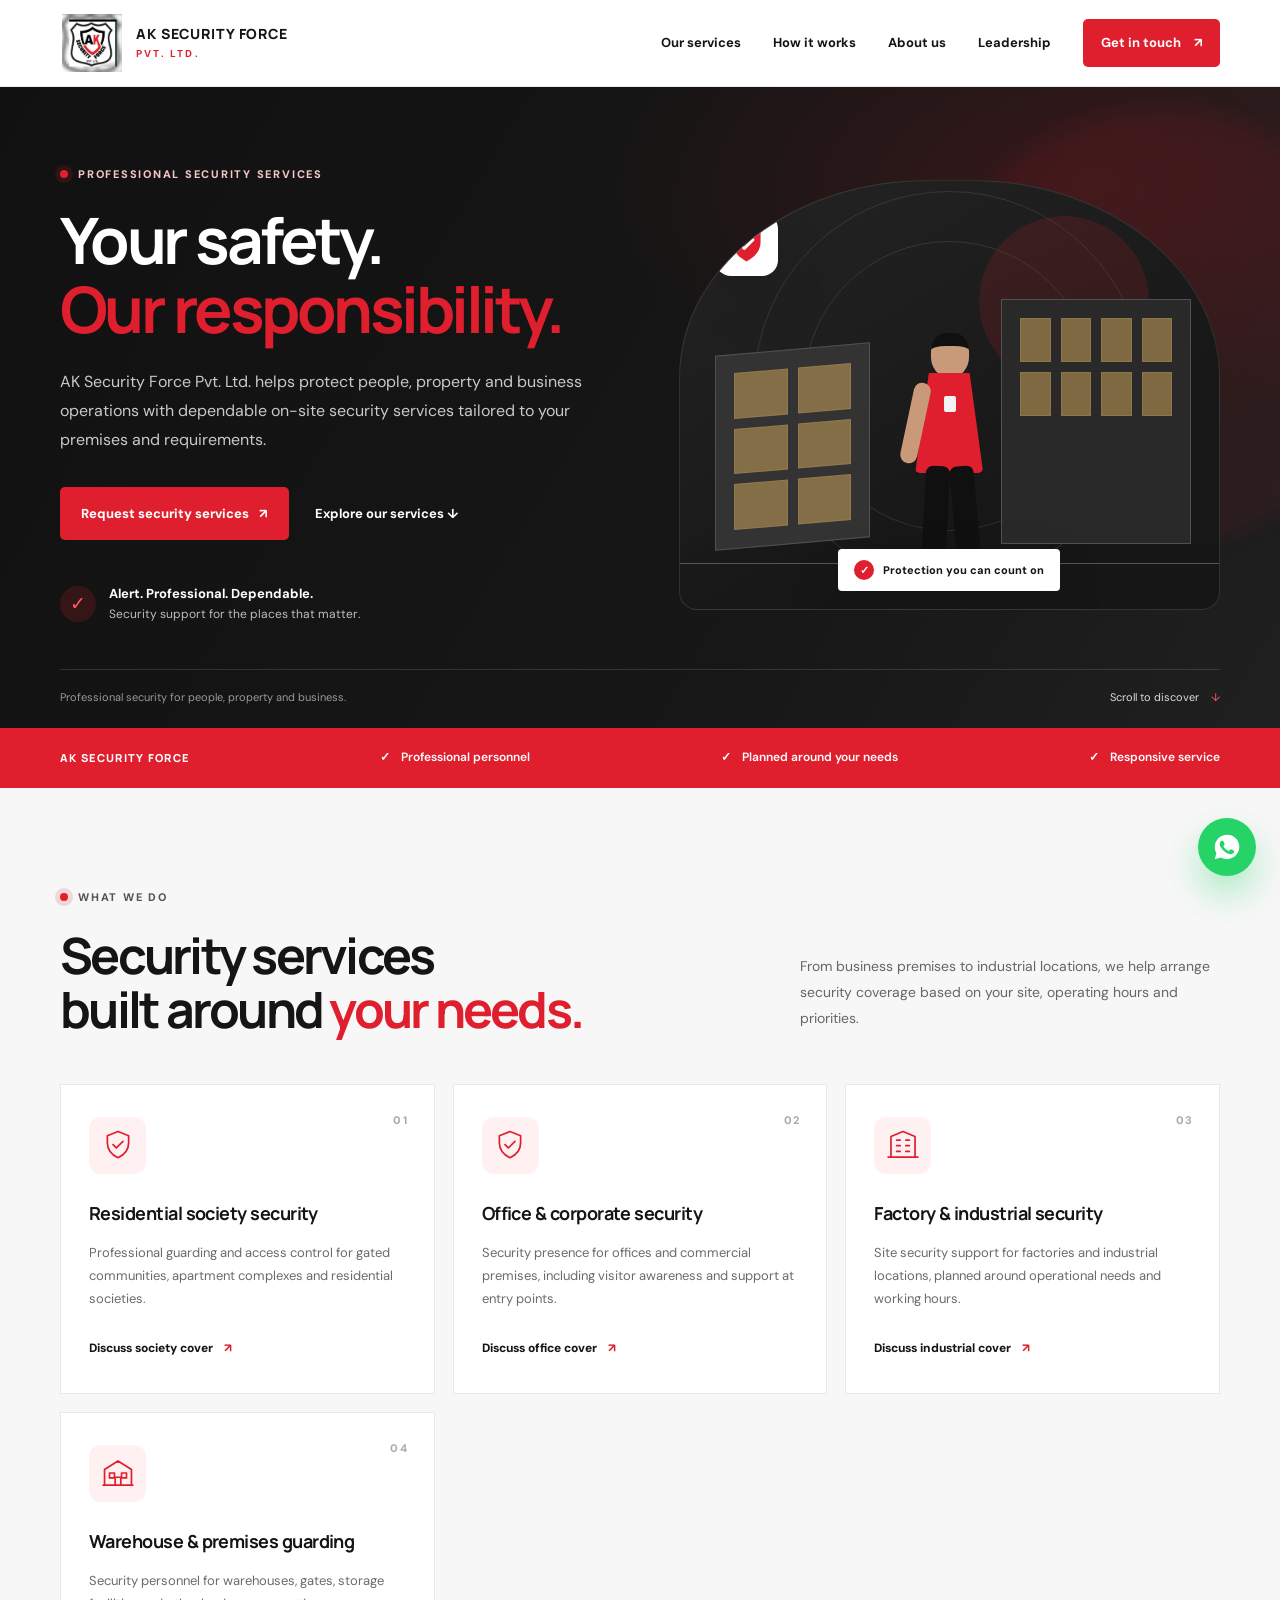
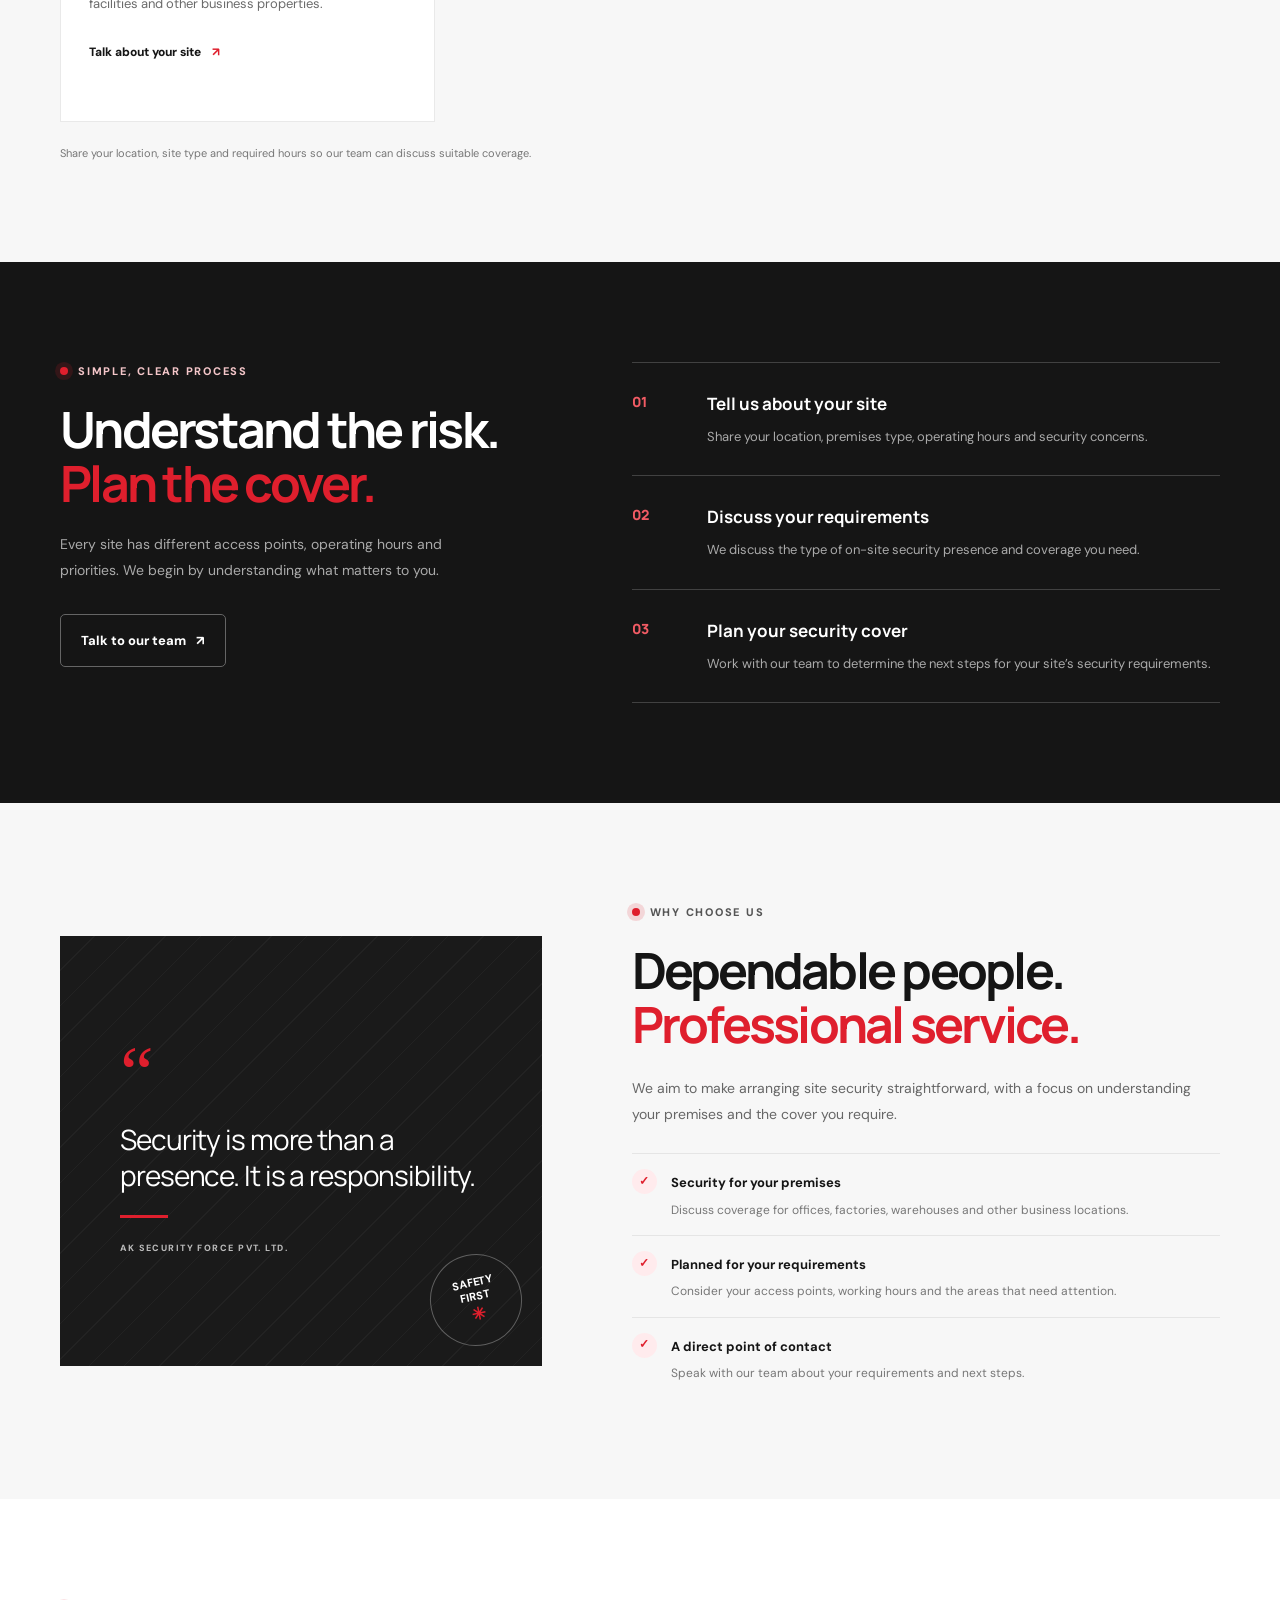
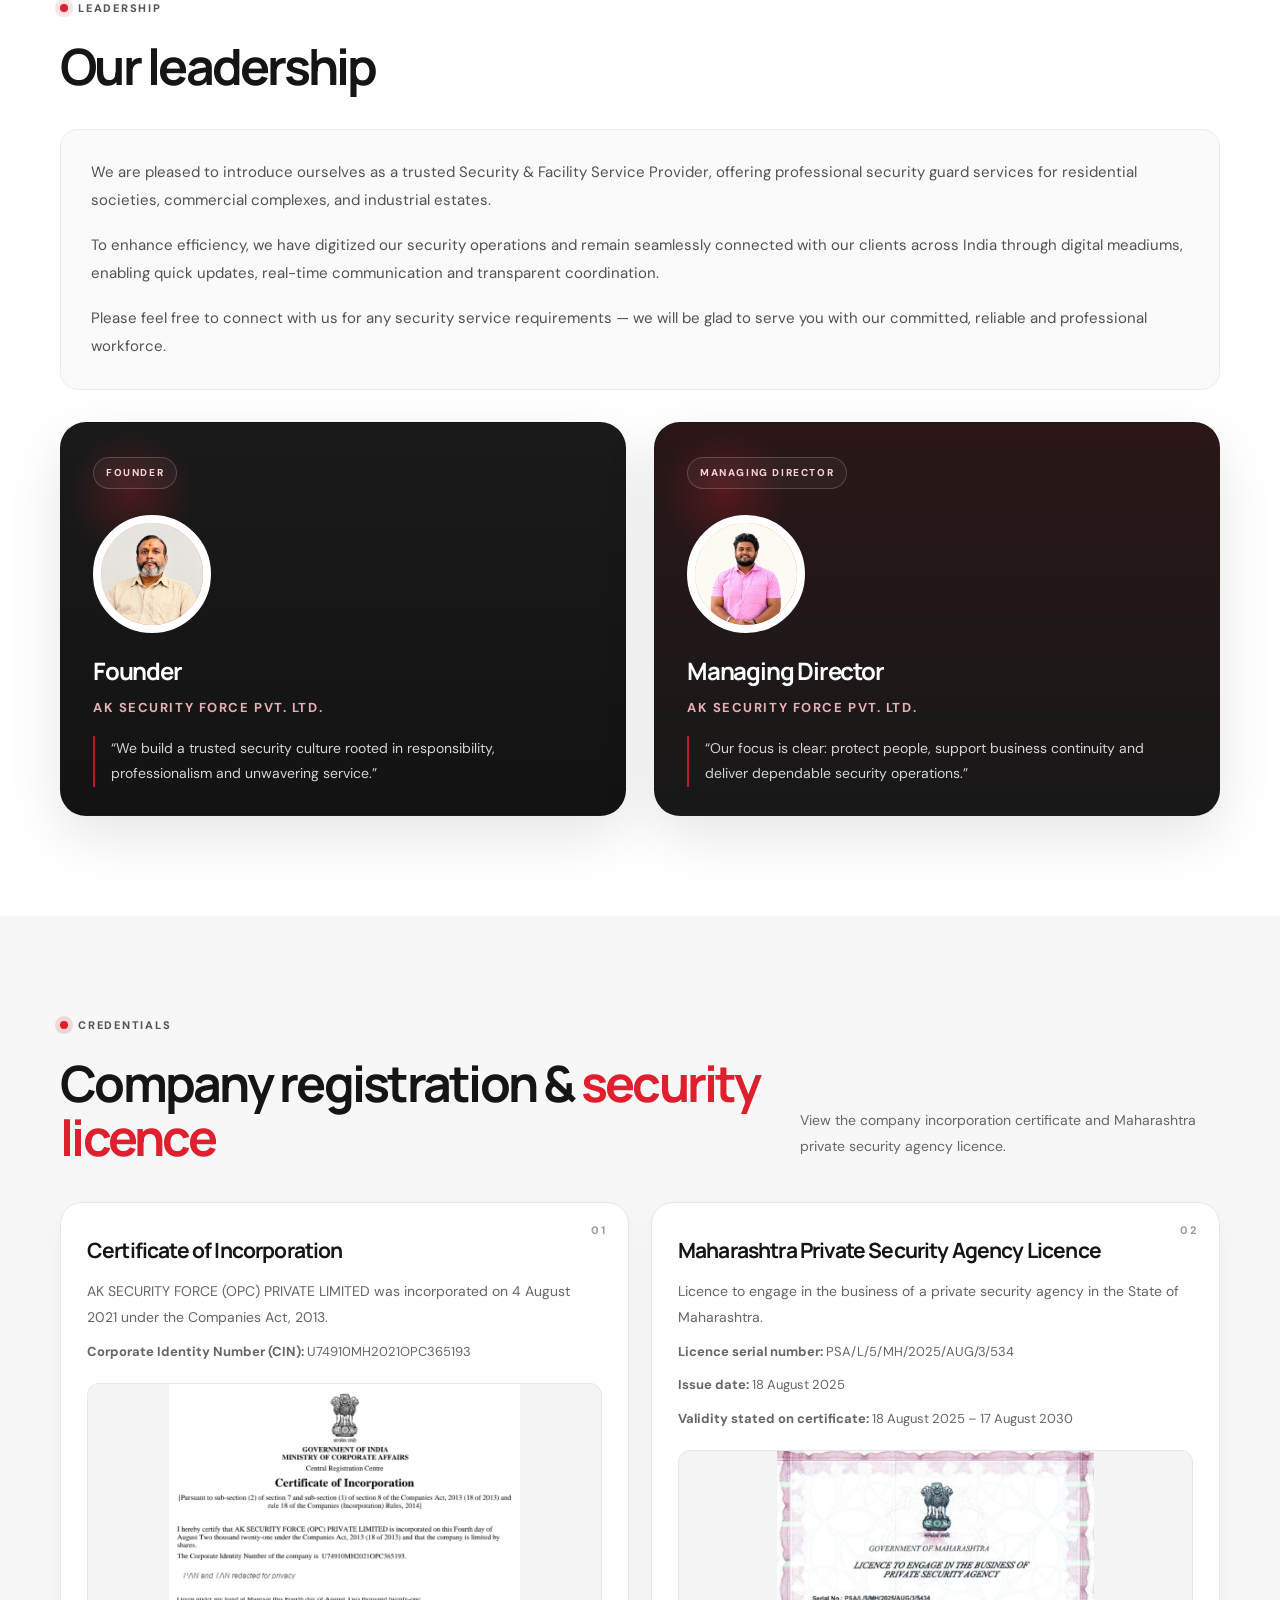
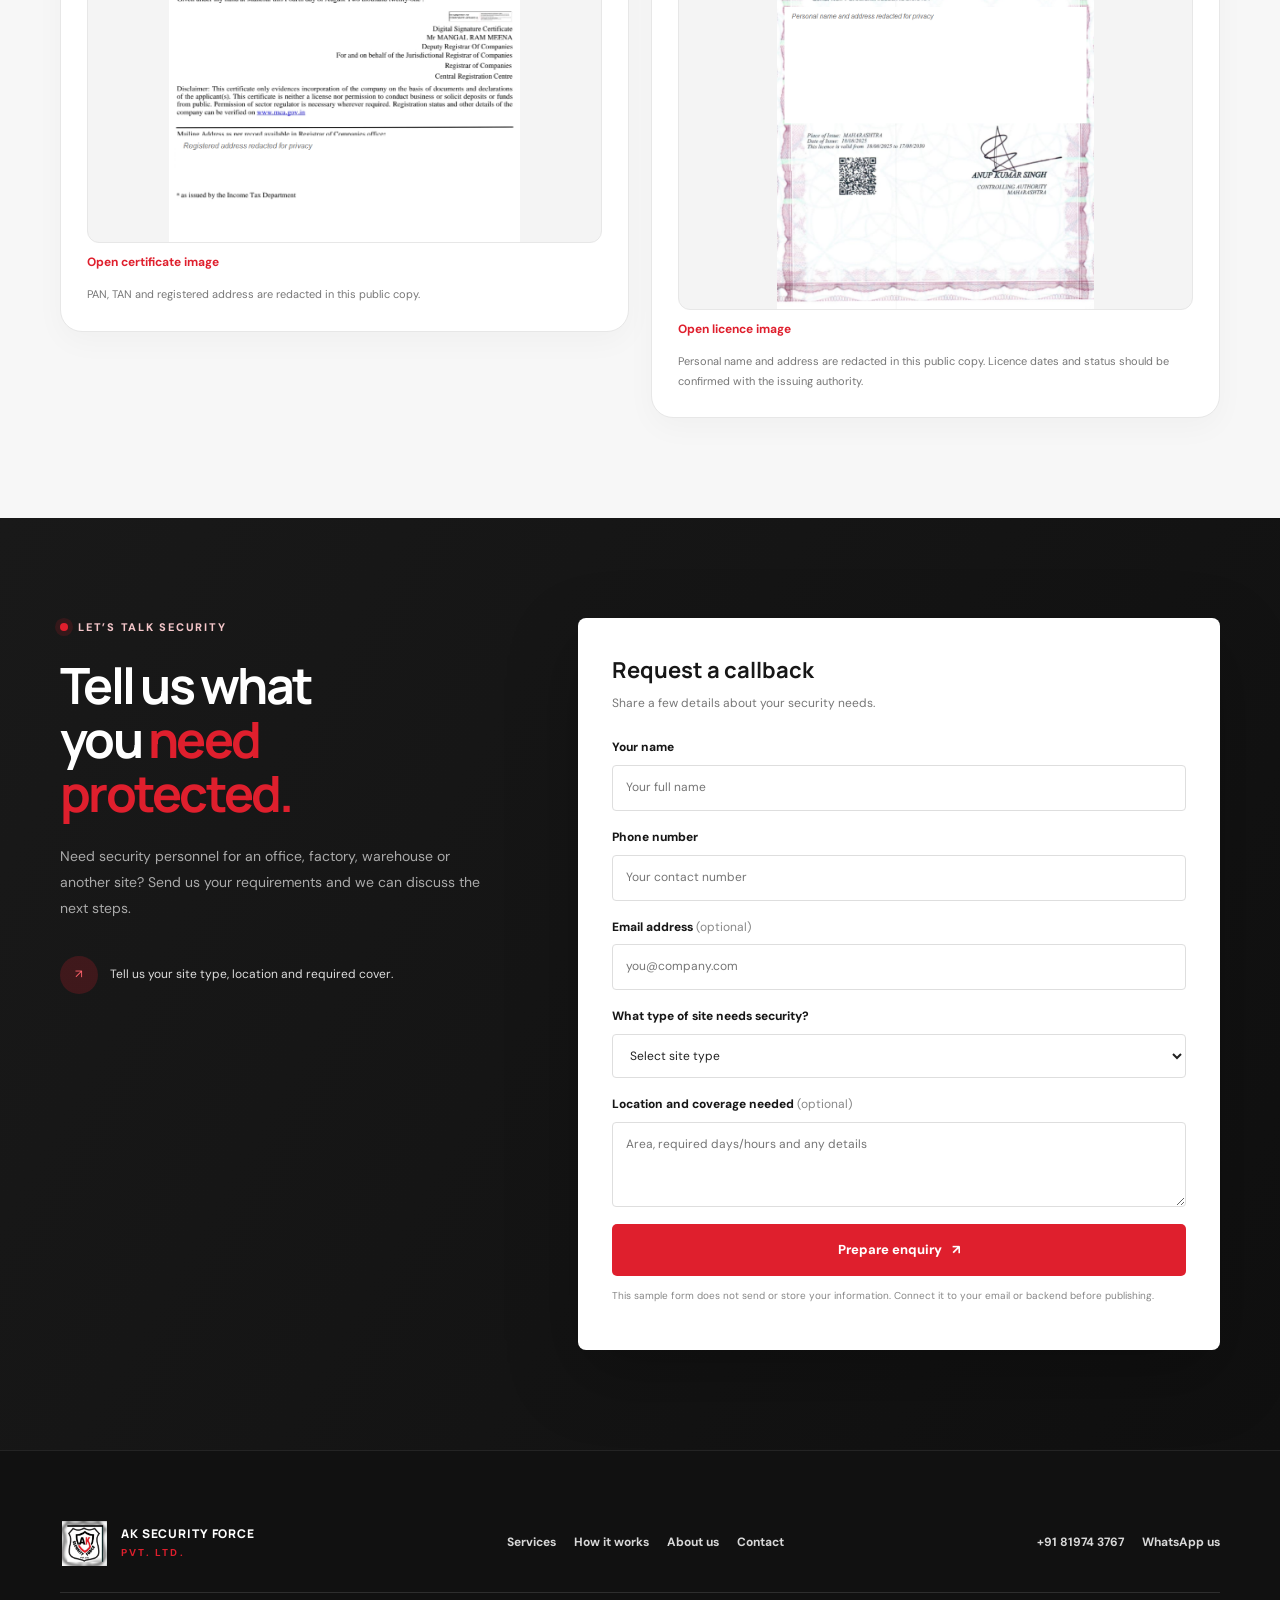
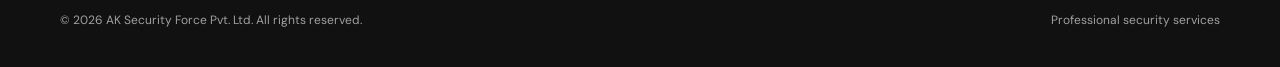
==== commit 8af9c83e: "Add company certificates and security license Co-authored-by: Copilot <223556219+Copilot@users.norep" ====
--- a/index.html
+++ b/index.html
@@ -250,27 +250,44 @@
           <div class="section-heading license-heading">
             <div>
               <p class="eyebrow eyebrow-dark"><span class="eyebrow-dot"></span> Credentials</p>
-              <h2 id="licenses-title">Our <span>licenses &amp; compliance</span></h2>
-            </div>
+              <h2 id="licenses-title">Company registration &amp; <span>security licence</span></h2>
+            </div>
+            <p class="section-summary">View the company incorporation certificate and Maharashtra private security agency licence.</p>
           </div>
           <div class="license-grid">
             <article class="license-card">
               <span class="license-number">01</span>
-              <div class="license-icon" aria-hidden="true">✓</div>
-              <h3>Security Agency License</h3>
-              <p>Operating with the required legal framework for professional security services.</p>
+              <h3>Certificate of Incorporation</h3>
+              <p>AK SECURITY FORCE (OPC) PRIVATE LIMITED was incorporated on 4 August 2021 under the Companies Act, 2013.</p>
+              <p class="license-detail"><strong>Corporate Identity Number (CIN):</strong> U74910MH2021OPC365193</p>
+              <a class="license-image-link" href="certificate-incorporation-redacted.png" target="_blank" rel="noreferrer">
+                <img
+                  class="license-document"
+                  src="certificate-incorporation-redacted.png"
+                  alt="Certificate of Incorporation for AK Security Force (OPC) Private Limited. PAN, TAN and registered address are redacted."
+                  loading="lazy"
+                />
+                <span>Open certificate image</span>
+              </a>
+              <p class="license-privacy-note">PAN, TAN and registered address are redacted in this public copy.</p>
             </article>
             <article class="license-card">
               <span class="license-number">02</span>
-              <div class="license-icon" aria-hidden="true">✓</div>
-              <h3>Operational Compliance</h3>
-              <p>Aligned with documented processes, workforce discipline and client safety standards.</p>
-            </article>
-            <article class="license-card">
-              <span class="license-number">03</span>
-              <div class="license-icon" aria-hidden="true">✓</div>
-              <h3>Verified Workforce</h3>
-              <p>Trained, supervised and managed personnel focused on reliable protection delivery.</p>
+              <h3>Maharashtra Private Security Agency Licence</h3>
+              <p>Licence to engage in the business of a private security agency in the State of Maharashtra.</p>
+              <p class="license-detail"><strong>Licence serial number:</strong> PSA/L/5/MH/2025/AUG/3/534</p>
+              <p class="license-detail"><strong>Issue date:</strong> 18 August 2025</p>
+              <p class="license-detail"><strong>Validity stated on certificate:</strong> 18 August 2025 – 17 August 2030</p>
+              <a class="license-image-link" href="private-security-license-redacted.png" target="_blank" rel="noreferrer">
+                <img
+                  class="license-document"
+                  src="private-security-license-redacted.png"
+                  alt="Maharashtra licence to engage in the business of a private security agency. Personal name and address are redacted."
+                  loading="lazy"
+                />
+                <span>Open licence image</span>
+              </a>
+              <p class="license-privacy-note">Personal name and address are redacted in this public copy. Licence dates and status should be confirmed with the issuing authority.</p>
             </article>
           </div>
         </div>
--- a/styles.css
+++ b/styles.css
@@ -57,10 +57,13 @@
 
 .license-section{padding:100px 0;background:#f7f7f7}
 .license-heading{margin-bottom:38px}
-.license-grid{display:grid;grid-template-columns:repeat(3,1fr);gap:22px}
+.license-grid{display:grid;grid-template-columns:repeat(2,minmax(0,1fr));gap:22px;align-items:start}
 .license-card{position:relative;background:#fff;border:1px solid #e7e7e7;border-radius:22px;padding:30px 26px 26px;box-shadow:0 10px 30px rgba(0,0,0,.03)}
 .license-number{position:absolute;right:22px;top:18px;font-size:11px;font-weight:800;letter-spacing:.12em;color:#9d9d9d}
-.license-icon{display:grid;place-items:center;width:54px;height:54px;border-radius:14px;background:#fff2f3;color:var(--red);font-size:22px;font-weight:800;margin-bottom:20px}
 .license-card h3{font-family:Manrope,sans-serif;font-size:21px;letter-spacing:-.04em;margin:0 0 12px}
 .license-card p{margin:0;color:#666;font-size:14px;line-height:1.8}
-@media (max-width:900px){.license-grid{grid-template-columns:1fr}}
+.license-card .license-detail{margin-top:10px;font-size:13px}
+.license-image-link{display:block;margin-top:20px;color:var(--red);font-size:12px;font-weight:700}
+.license-document{display:block;width:100%;height:460px;object-fit:contain;margin-bottom:10px;border:1px solid #e7e7e7;border-radius:12px;background:#f4f4f4}
+.license-privacy-note{margin-top:12px!important;color:#777!important;font-size:11px!important}
+@media (max-width:900px){.license-grid{grid-template-columns:1fr}.license-document{height:400px}}
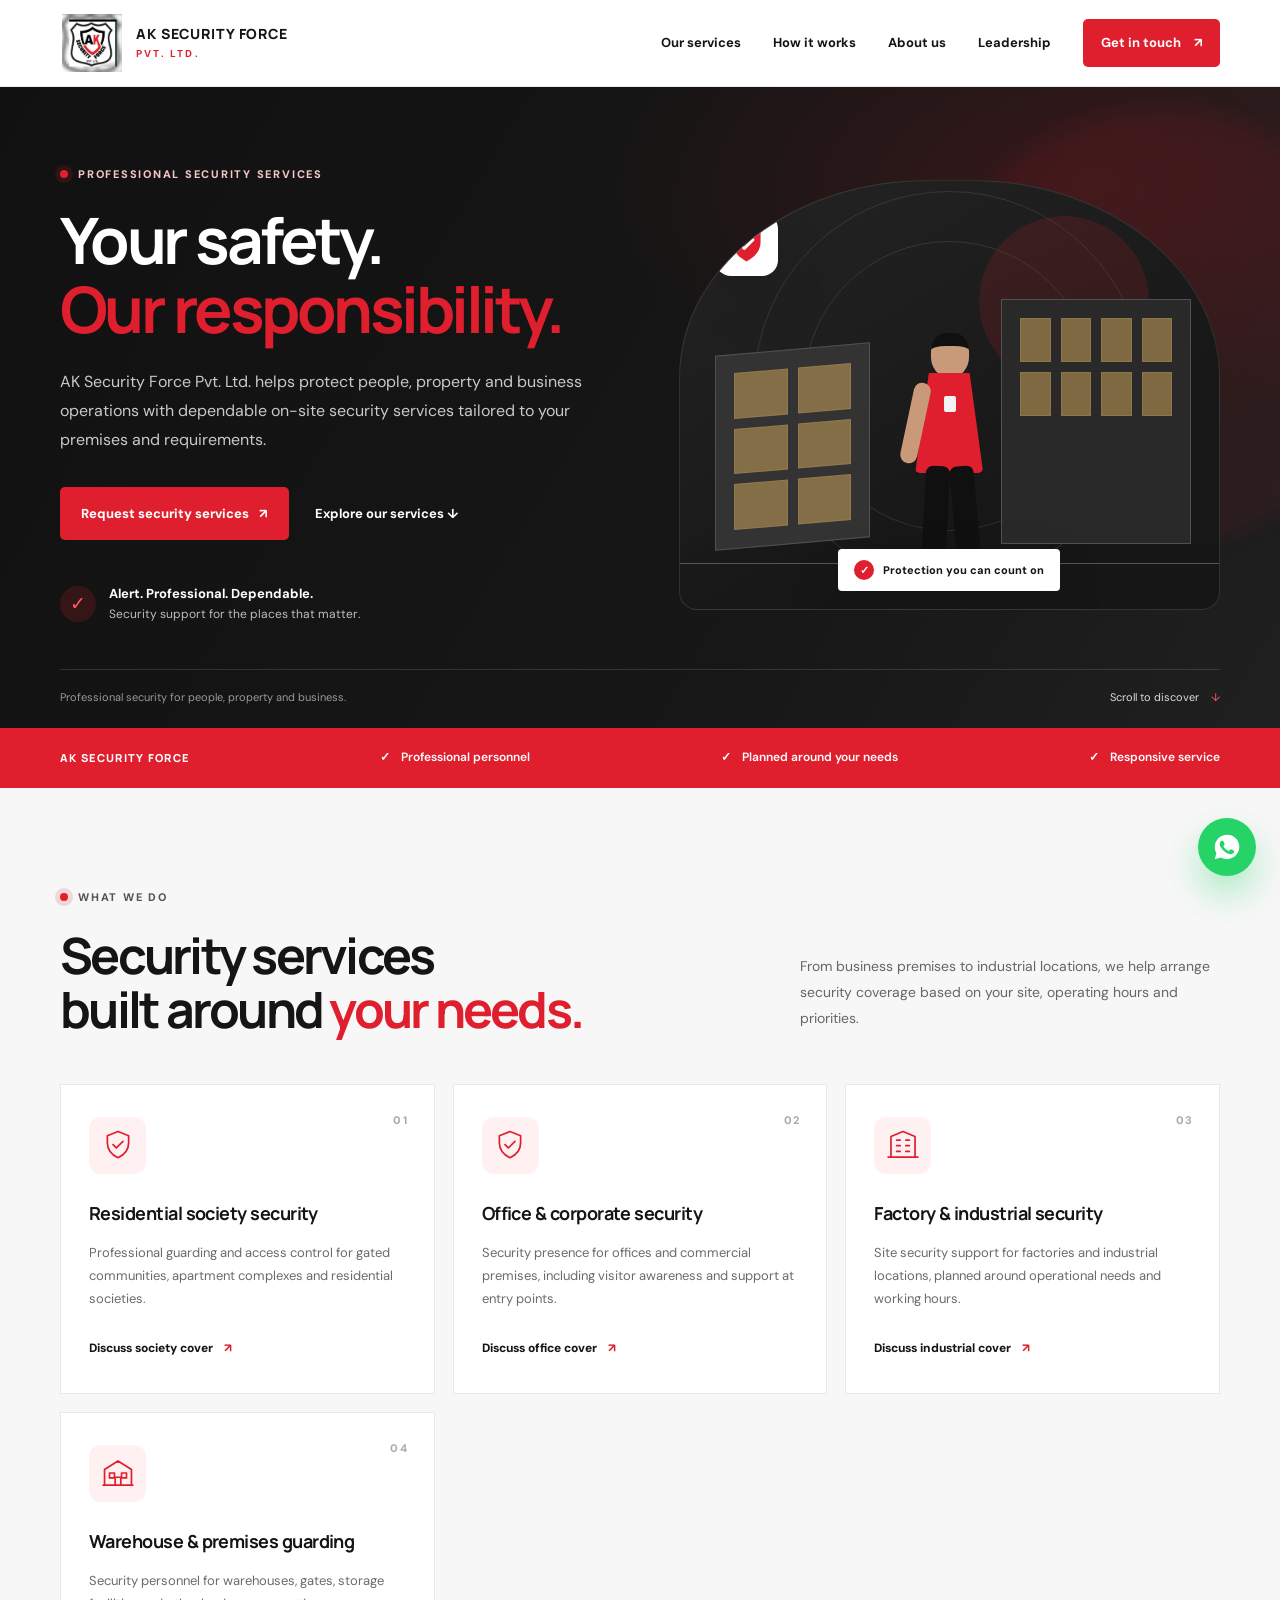
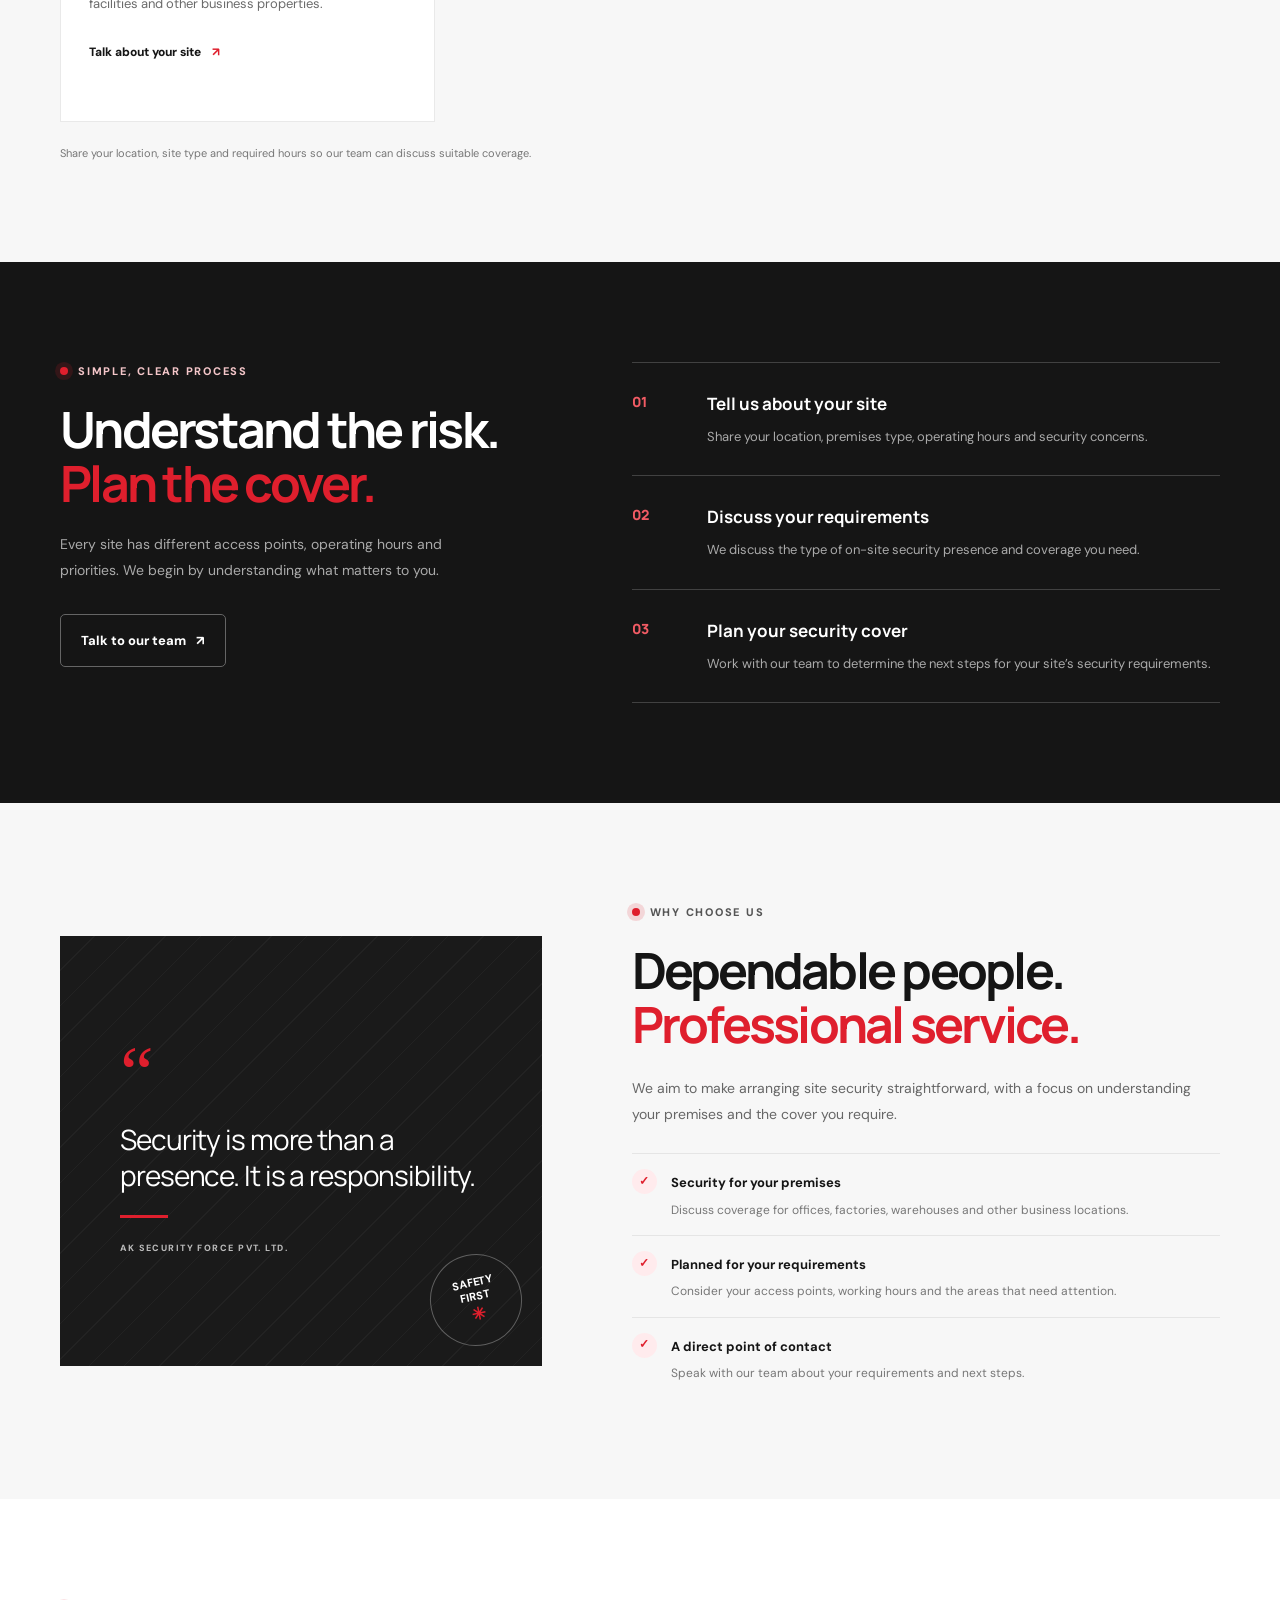
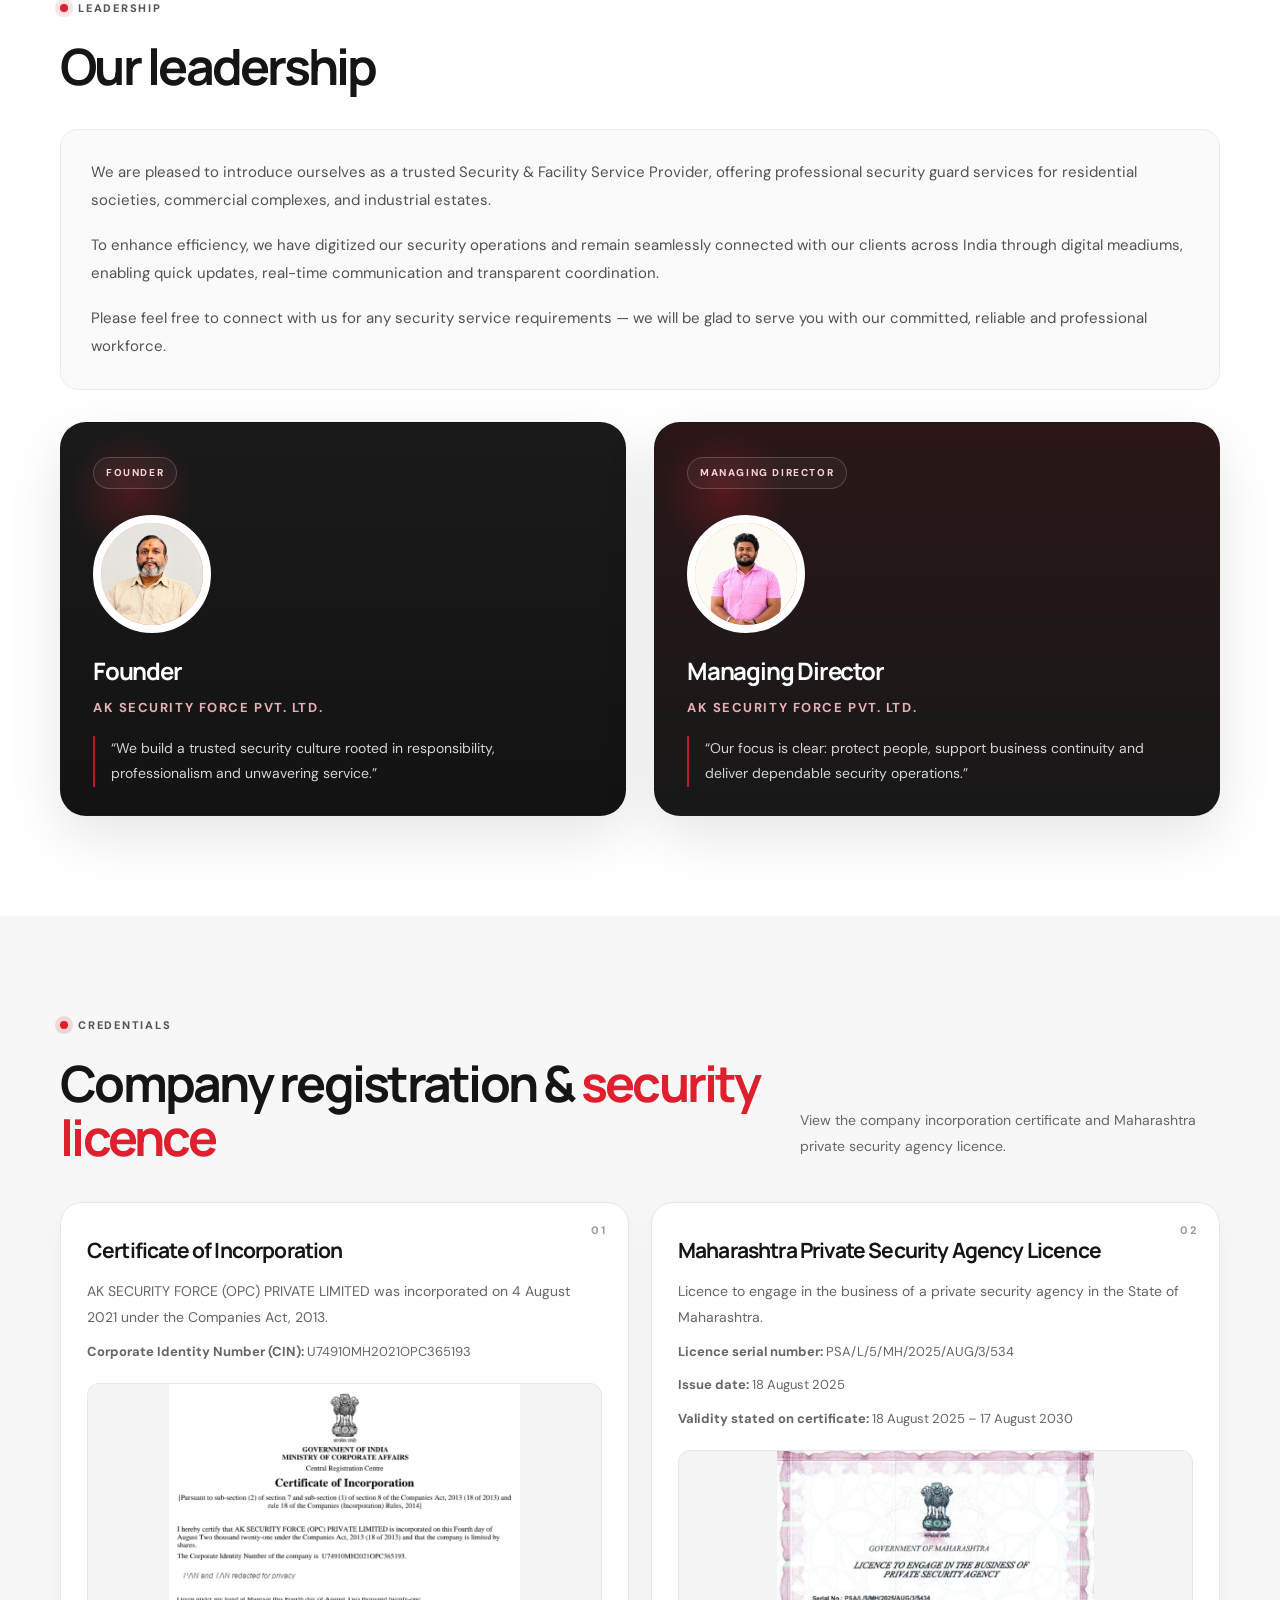
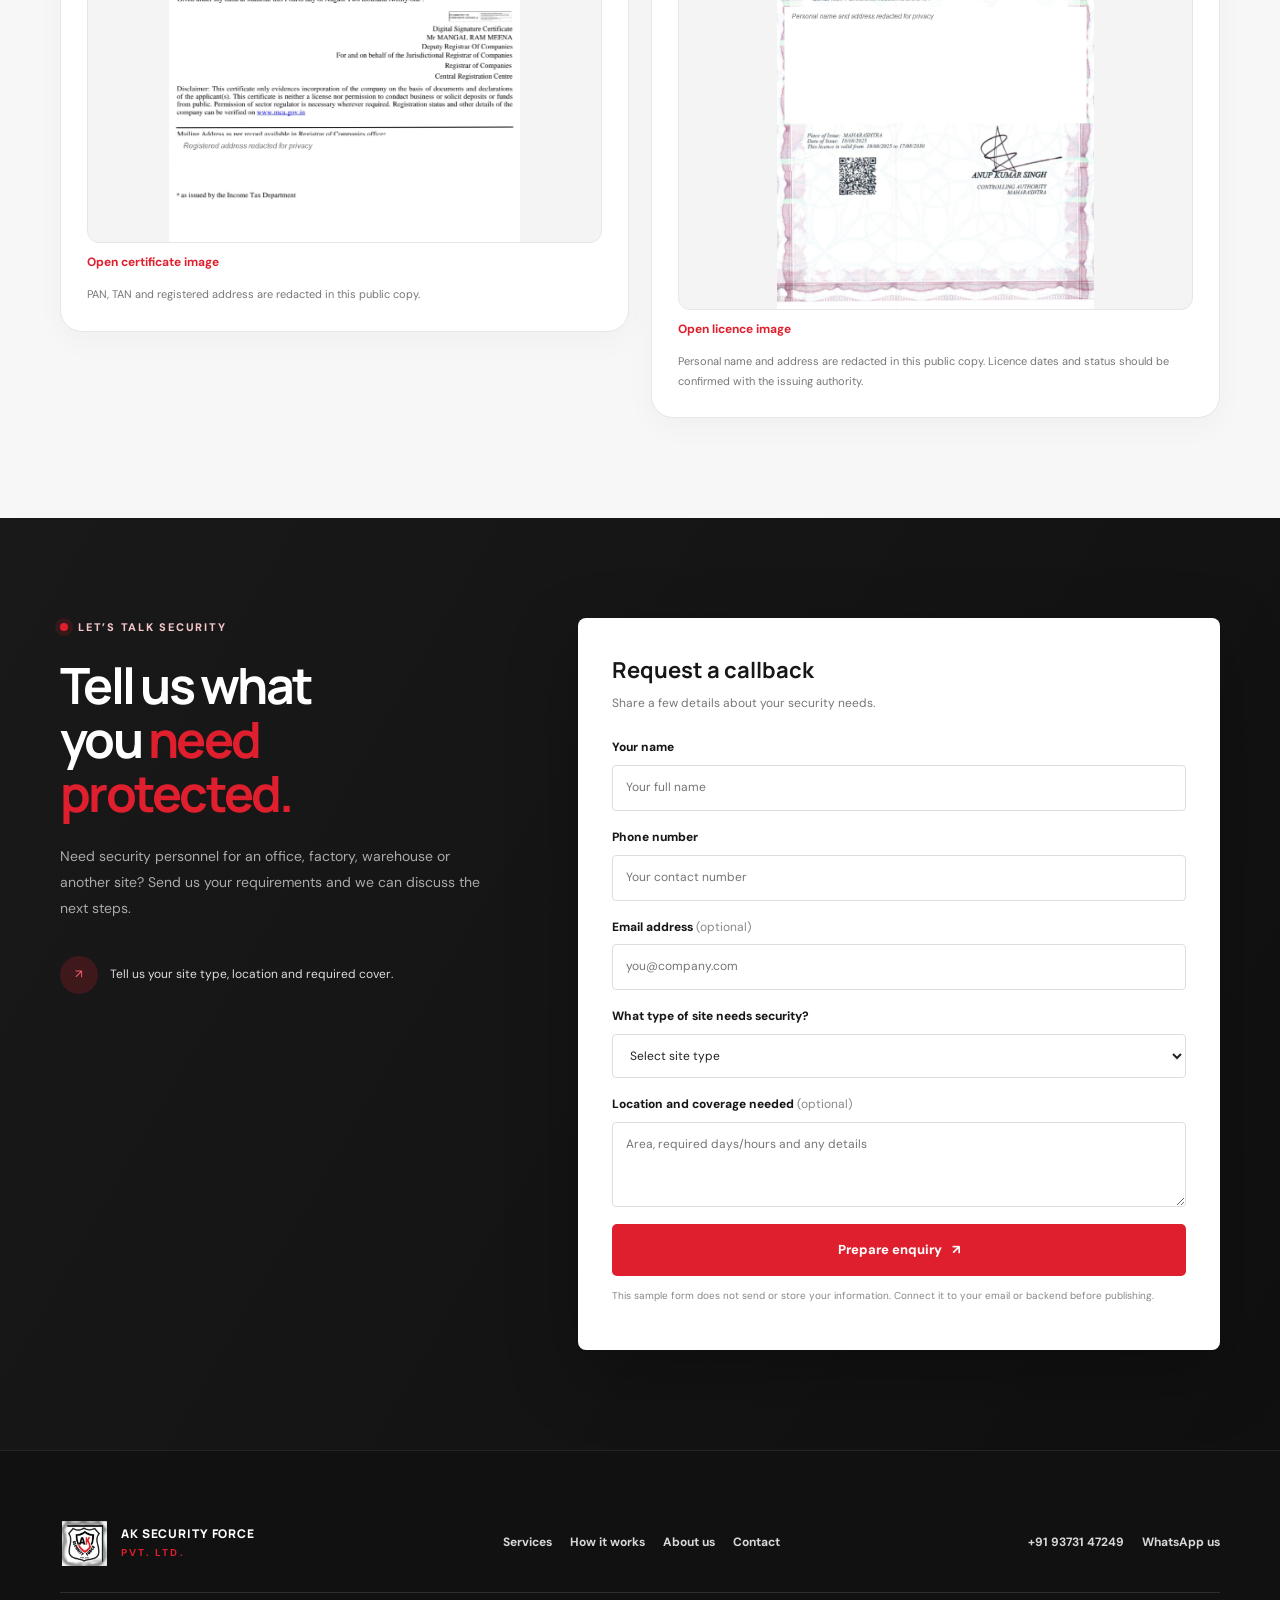
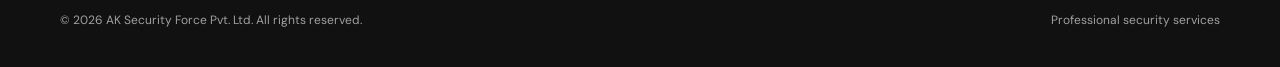
==== commit e05a9c57: "Update contact number" ====
--- a/index.html
+++ b/index.html
@@ -327,7 +327,7 @@
           <a href="#contact">Contact</a>
         </div>
         <div class="footer-contact">
-          <a href="tel:+91819743767">+91 81974 3767</a>
+          <a href="tel:+919373147249">+91 93731 47249</a>
           <a href="https://wa.me/919373147249?text=Hello%20AK%20Security%20Force%2C%20I%20need%20security%20services." target="_blank" rel="noreferrer">WhatsApp us</a>
         </div>
       </div>
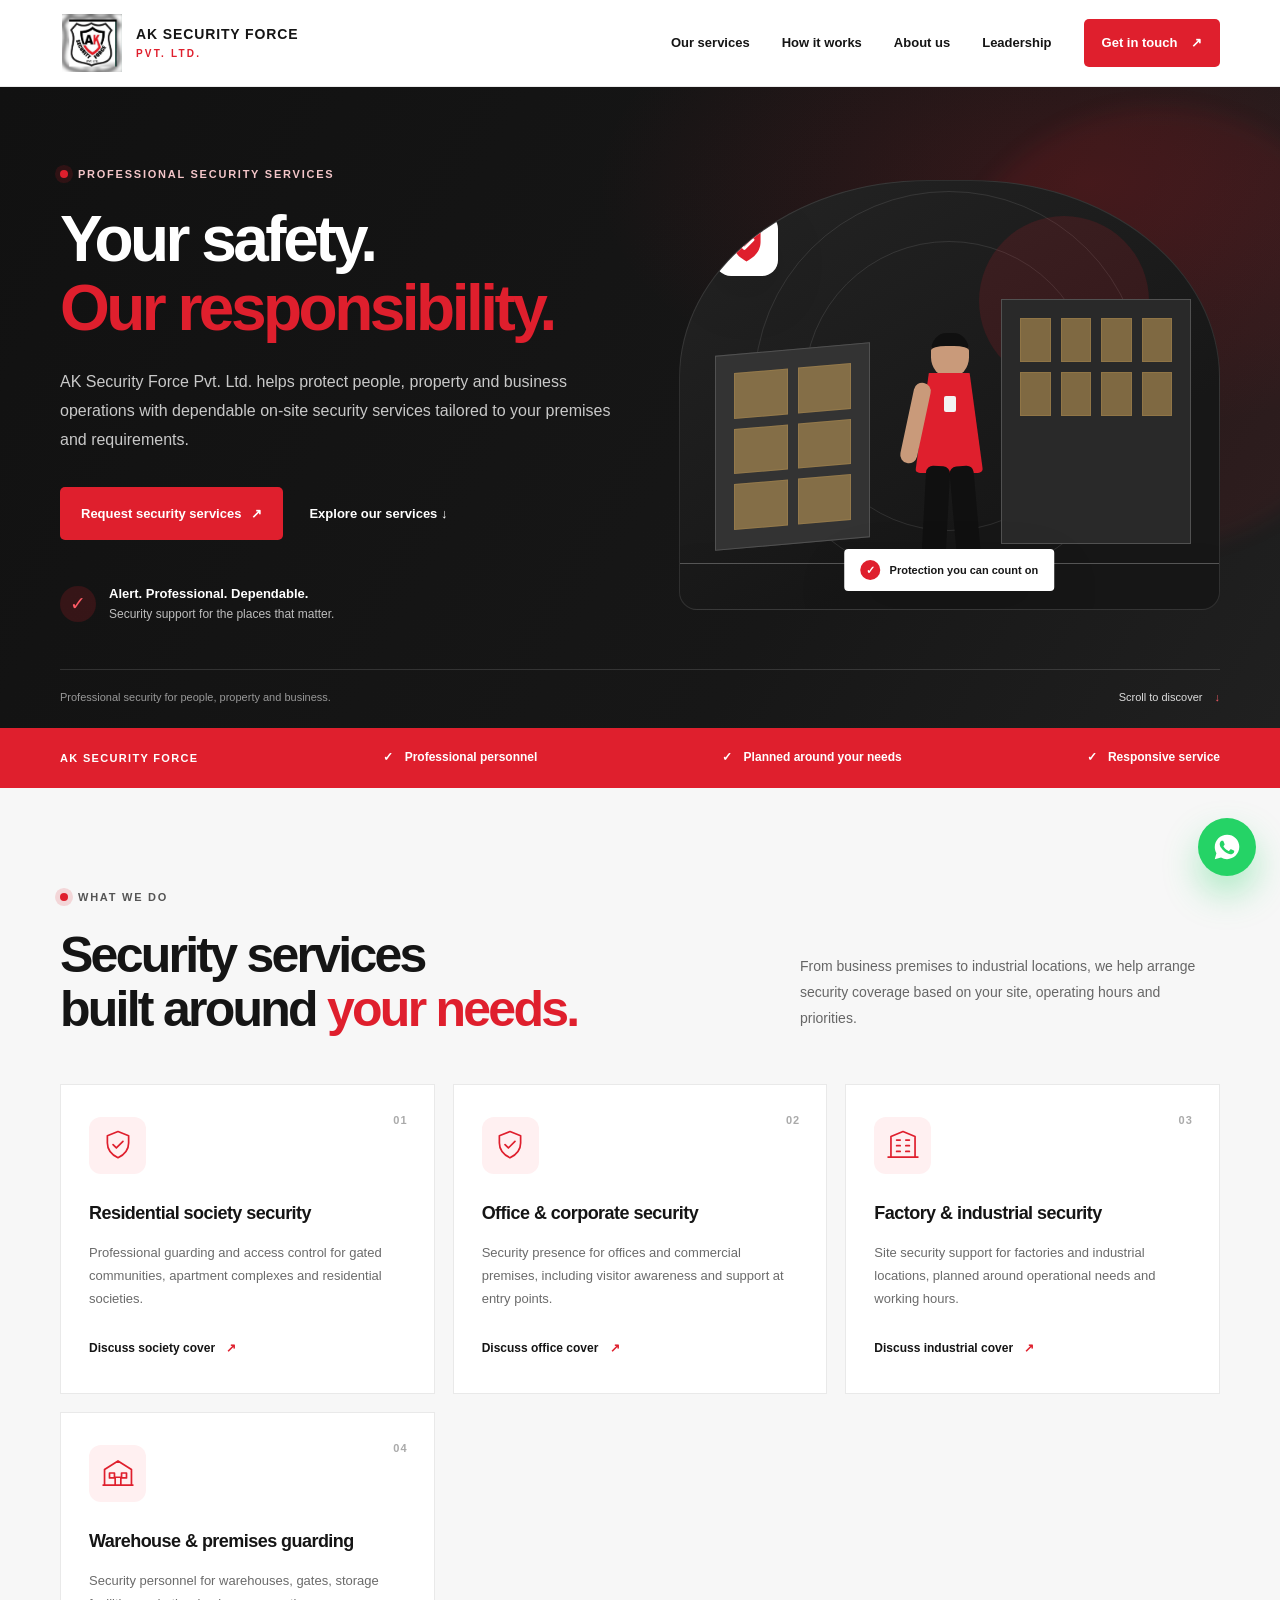
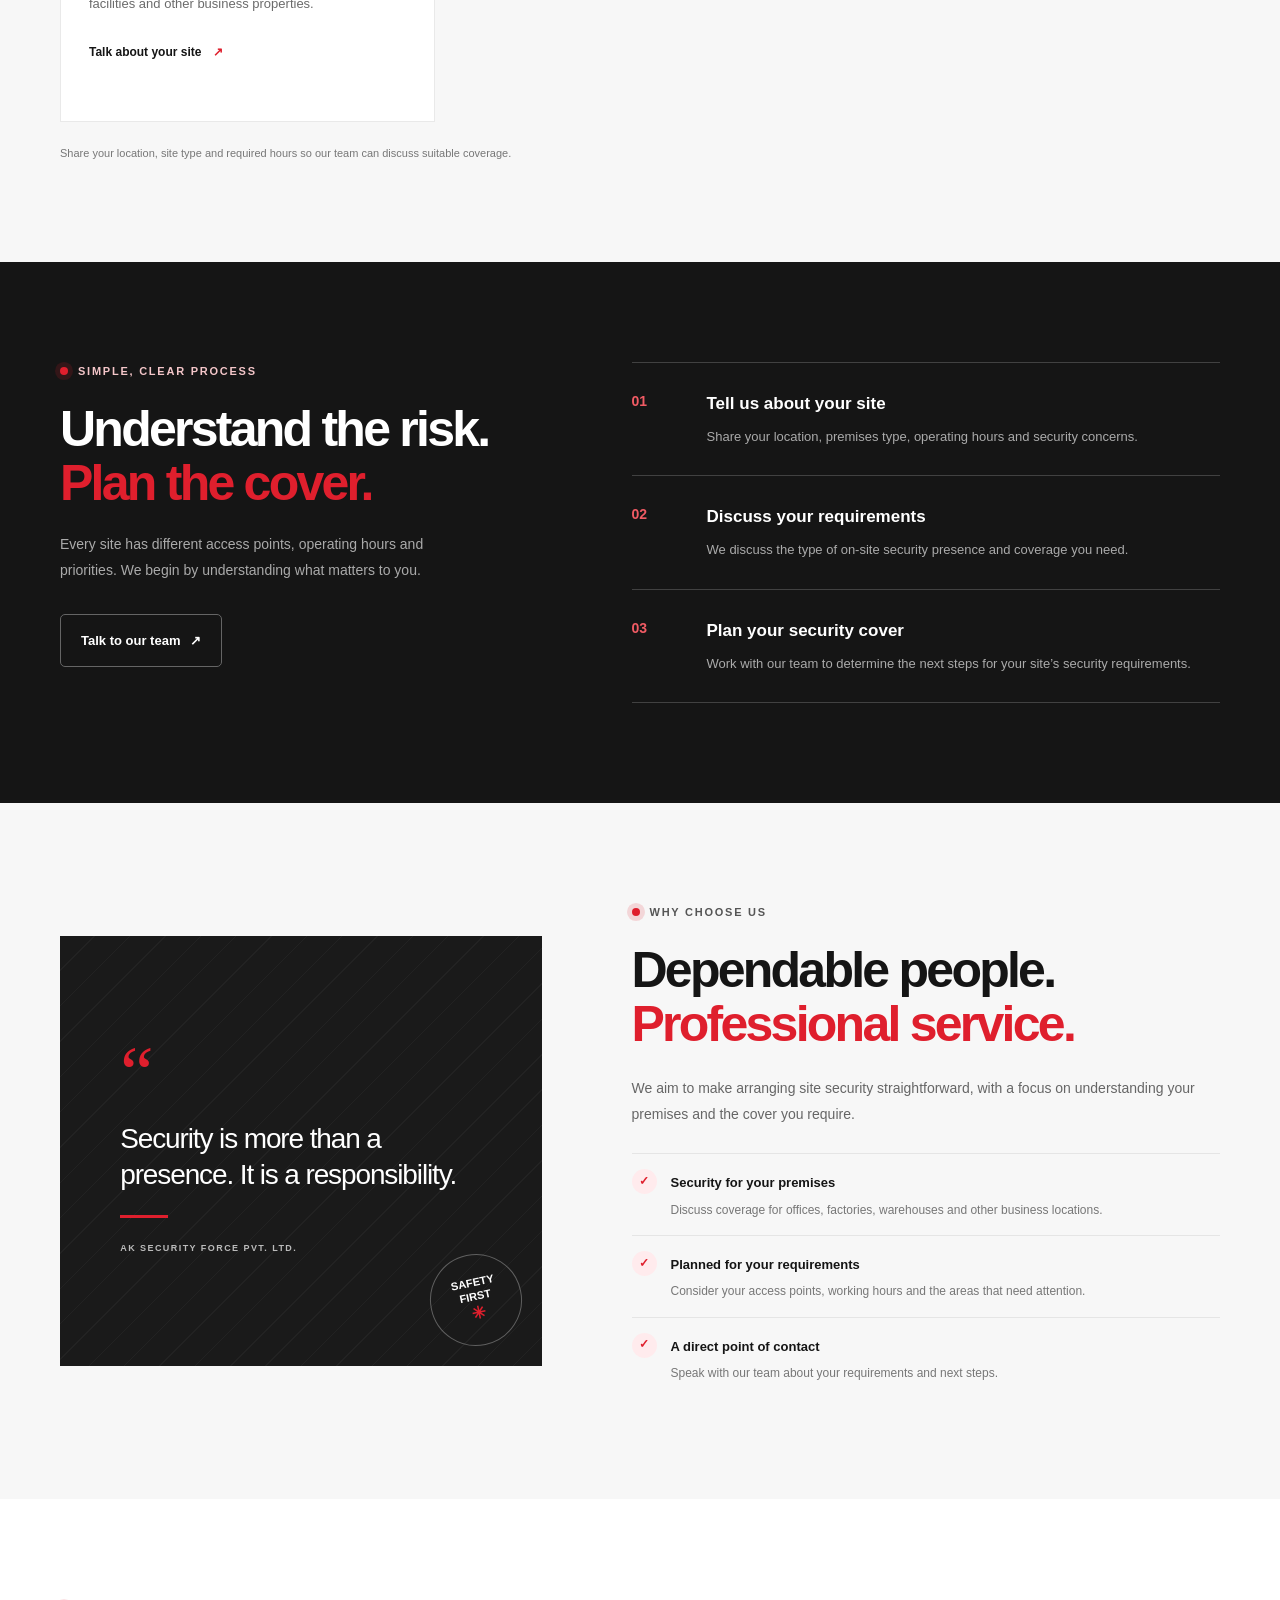
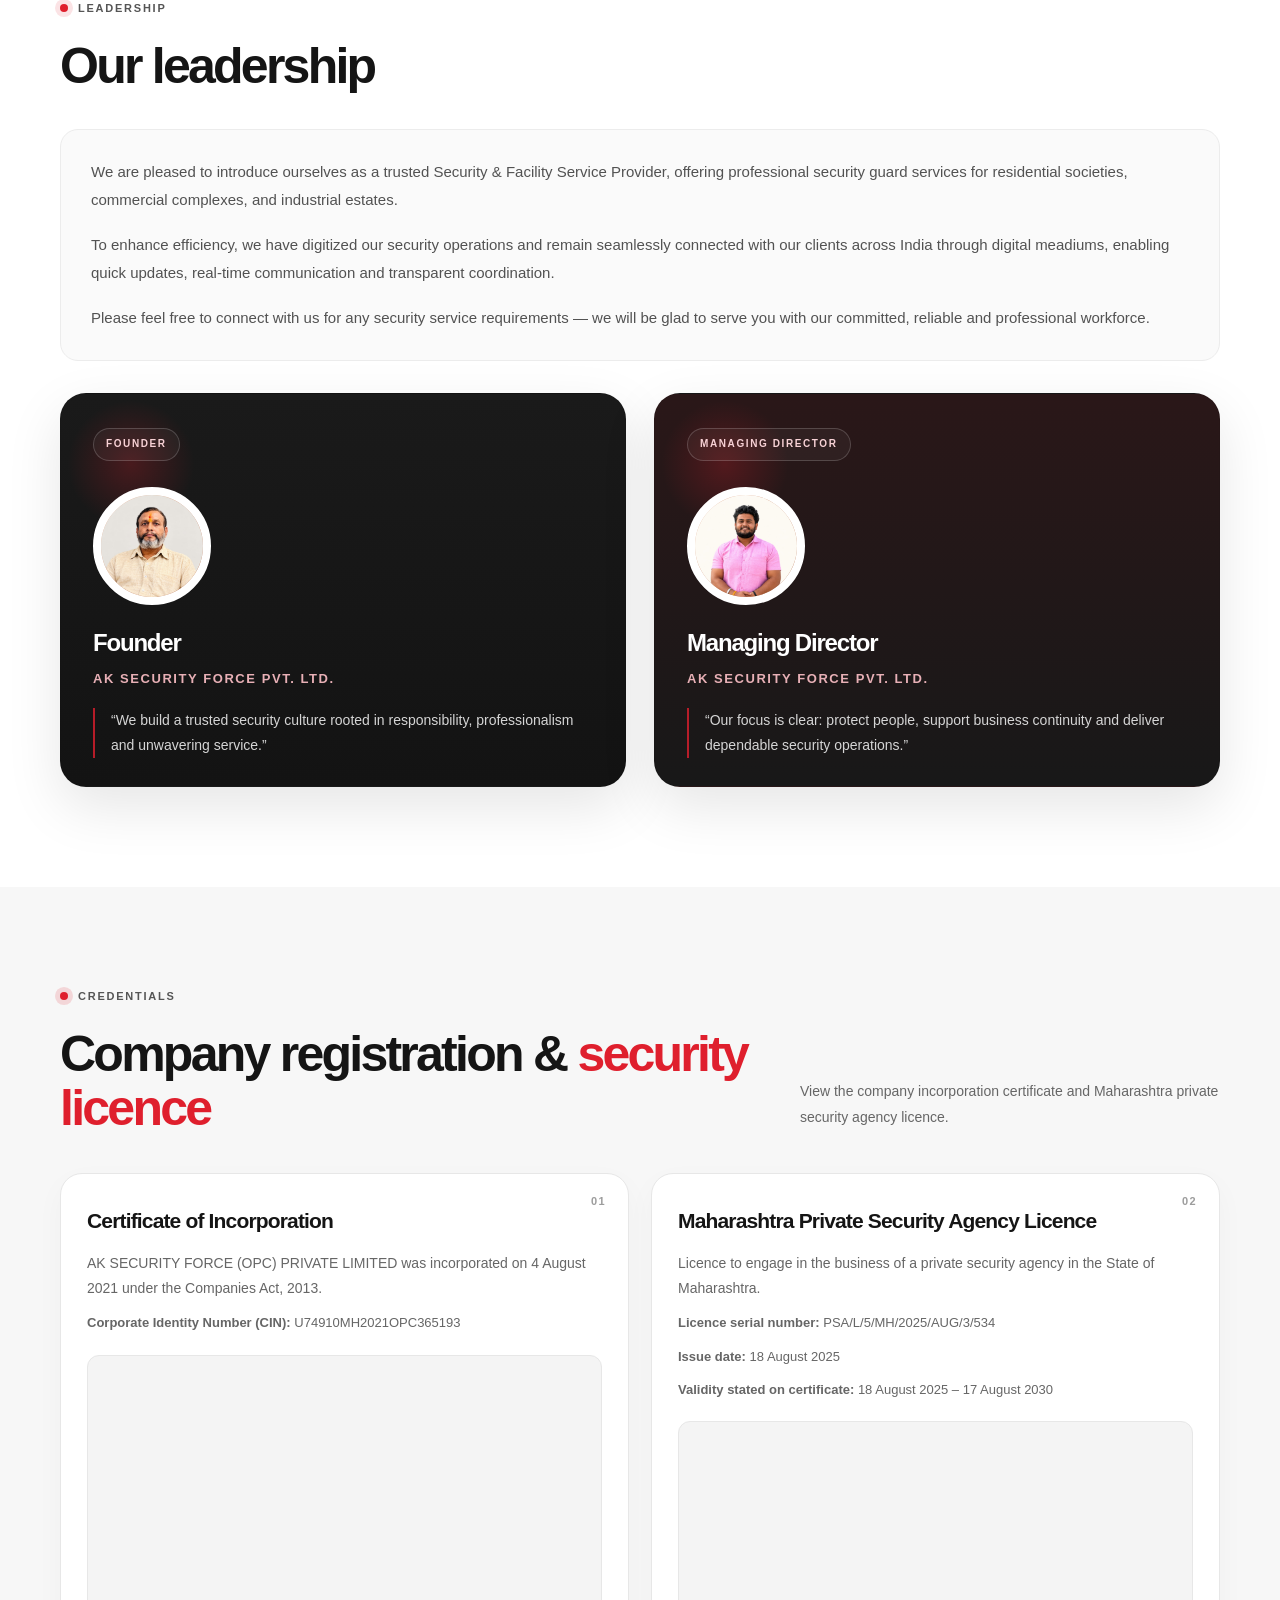
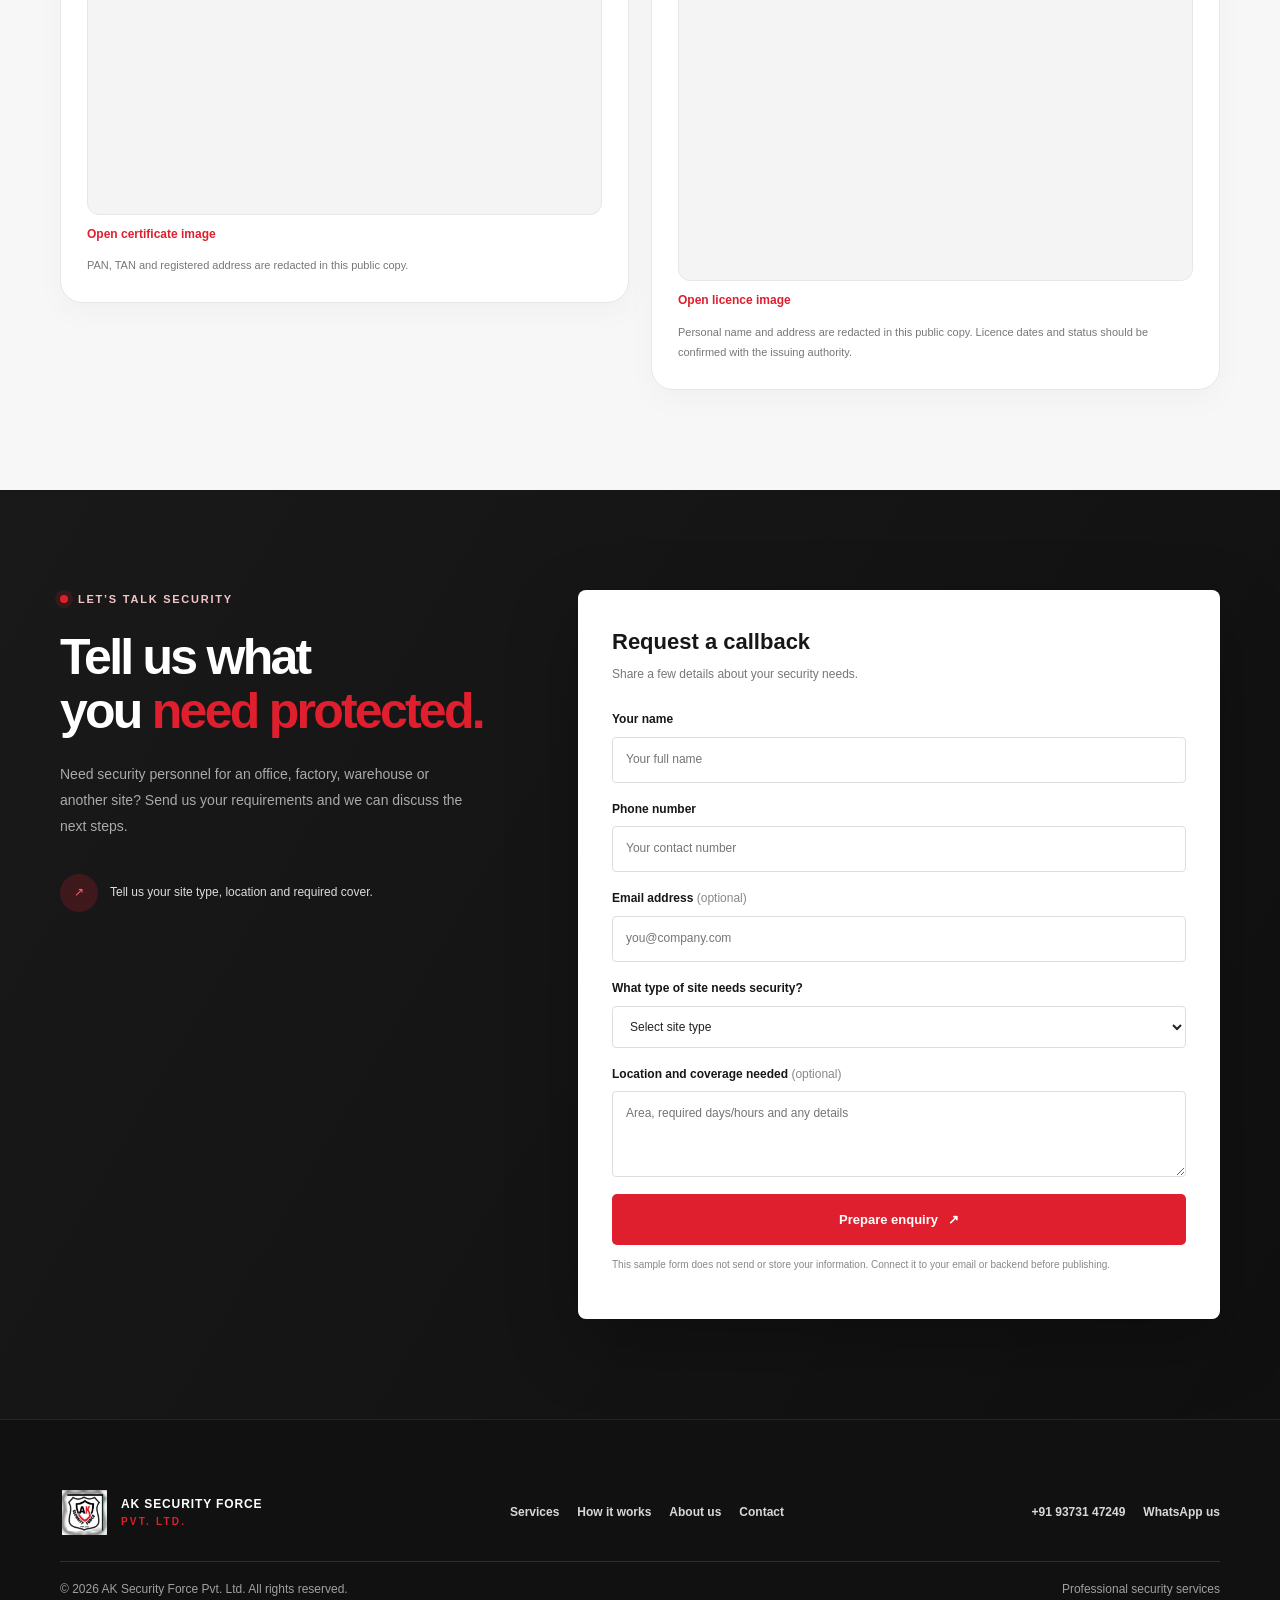
==== commit d9b0c647: "Update contact number" ====
--- a/index.html
+++ b/index.html
@@ -3,6 +3,8 @@
   <head>
     <meta charset="UTF-8">
     <meta name="viewport" content="width=device-width, initial-scale=1.0">
+    <meta http-equiv="Content-Security-Policy" content="default-src 'self'; base-uri 'self'; object-src 'none'; script-src 'self'; style-src 'self' https://fonts.googleapis.com; font-src 'self' https://fonts.gstatic.com; img-src 'self' data:; connect-src 'self' https://fonts.googleapis.com https://fonts.gstatic.com; form-action 'self'; upgrade-insecure-requests">
+    <meta name="referrer" content="strict-origin-when-cross-origin">
     <meta name="description" content="AK Security Force Pvt. Ltd. provides on-site security services for offices, factories, warehouses, residential premises and commercial properties.">
     <meta name="theme-color" content="#111111">
     <title>AK Security Force Pvt. Ltd. | Your Safety, Our Duty</title>
@@ -260,7 +262,7 @@
               <h3>Certificate of Incorporation</h3>
               <p>AK SECURITY FORCE (OPC) PRIVATE LIMITED was incorporated on 4 August 2021 under the Companies Act, 2013.</p>
               <p class="license-detail"><strong>Corporate Identity Number (CIN):</strong> U74910MH2021OPC365193</p>
-              <a class="license-image-link" href="certificate-incorporation-redacted.png" target="_blank" rel="noreferrer">
+              <a class="license-image-link" href="certificate-incorporation-redacted.png" target="_blank" rel="noopener noreferrer">
                 <img
                   class="license-document"
                   src="certificate-incorporation-redacted.png"
@@ -278,7 +280,7 @@
               <p class="license-detail"><strong>Licence serial number:</strong> PSA/L/5/MH/2025/AUG/3/534</p>
               <p class="license-detail"><strong>Issue date:</strong> 18 August 2025</p>
               <p class="license-detail"><strong>Validity stated on certificate:</strong> 18 August 2025 – 17 August 2030</p>
-              <a class="license-image-link" href="private-security-license-redacted.png" target="_blank" rel="noreferrer">
+              <a class="license-image-link" href="private-security-license-redacted.png" target="_blank" rel="noopener noreferrer">
                 <img
                   class="license-document"
                   src="private-security-license-redacted.png"
@@ -328,12 +330,12 @@
         </div>
         <div class="footer-contact">
           <a href="tel:+919373147249">+91 93731 47249</a>
-          <a href="https://wa.me/919373147249?text=Hello%20AK%20Security%20Force%2C%20I%20need%20security%20services." target="_blank" rel="noreferrer">WhatsApp us</a>
+          <a href="https://wa.me/919373147249?text=Hello%20AK%20Security%20Force%2C%20I%20need%20security%20services." target="_blank" rel="noopener noreferrer">WhatsApp us</a>
         </div>
       </div>
       <div class="container footer-bottom"><span>© <span id="current-year"></span> AK Security Force Pvt. Ltd. All rights reserved.</span><span>Professional security services</span></div>
     </footer>
-    <a class="whatsapp-float" href="https://wa.me/919373147249?text=Hello%20AK%20Security%20Force%2C%20I%20need%20security%20services." target="_blank" rel="noreferrer" aria-label="Chat on WhatsApp">
+    <a class="whatsapp-float" href="https://wa.me/919373147249?text=Hello%20AK%20Security%20Force%2C%20I%20need%20security%20services." target="_blank" rel="noopener noreferrer" aria-label="Chat on WhatsApp">
       <svg class="whatsapp-icon" viewBox="0 0 32 32" aria-hidden="true" focusable="false">
         <path fill="currentColor" d="M16.04 2C8.31 2 2.02 8.28 2.02 16.01c0 2.47.65 4.88 1.88 7.01L2 30l7.17-1.88a14 14 0 0 0 6.86 1.75h.01c7.73 0 14.02-6.29 14.02-14.02 0-3.75-1.46-7.27-4.11-9.92A13.93 13.93 0 0 0 16.04 2Z"></path>
         <path fill="#25D366" d="M23.5 19.87c-.41-.21-2.42-1.19-2.8-1.32-.38-.14-.65-.21-.92.2-.27.41-1.06 1.32-1.3 1.59-.24.27-.48.31-.89.1-.41-.2-1.73-.64-3.3-2.04-1.22-1.09-2.04-2.43-2.28-2.84-.24-.41-.03-.63.18-.84.18-.18.41-.48.61-.72.2-.24.27-.41.41-.68.14-.27.07-.51-.03-.72-.1-.2-.92-2.22-1.26-3.04-.33-.8-.67-.69-.92-.7l-.79-.01c-.27 0-.72.1-1.1.51-.38.41-1.44 1.4-1.44 3.41s1.47 3.95 1.67 4.22c.2.27 2.89 4.41 7 6.18.98.42 1.74.67 2.33.86.98.31 1.87.27 2.57.16.79-.12 2.42-.99 2.76-1.94.34-.95.34-1.77.24-1.94-.1-.17-.38-.27-.79-.48Z"></path>
